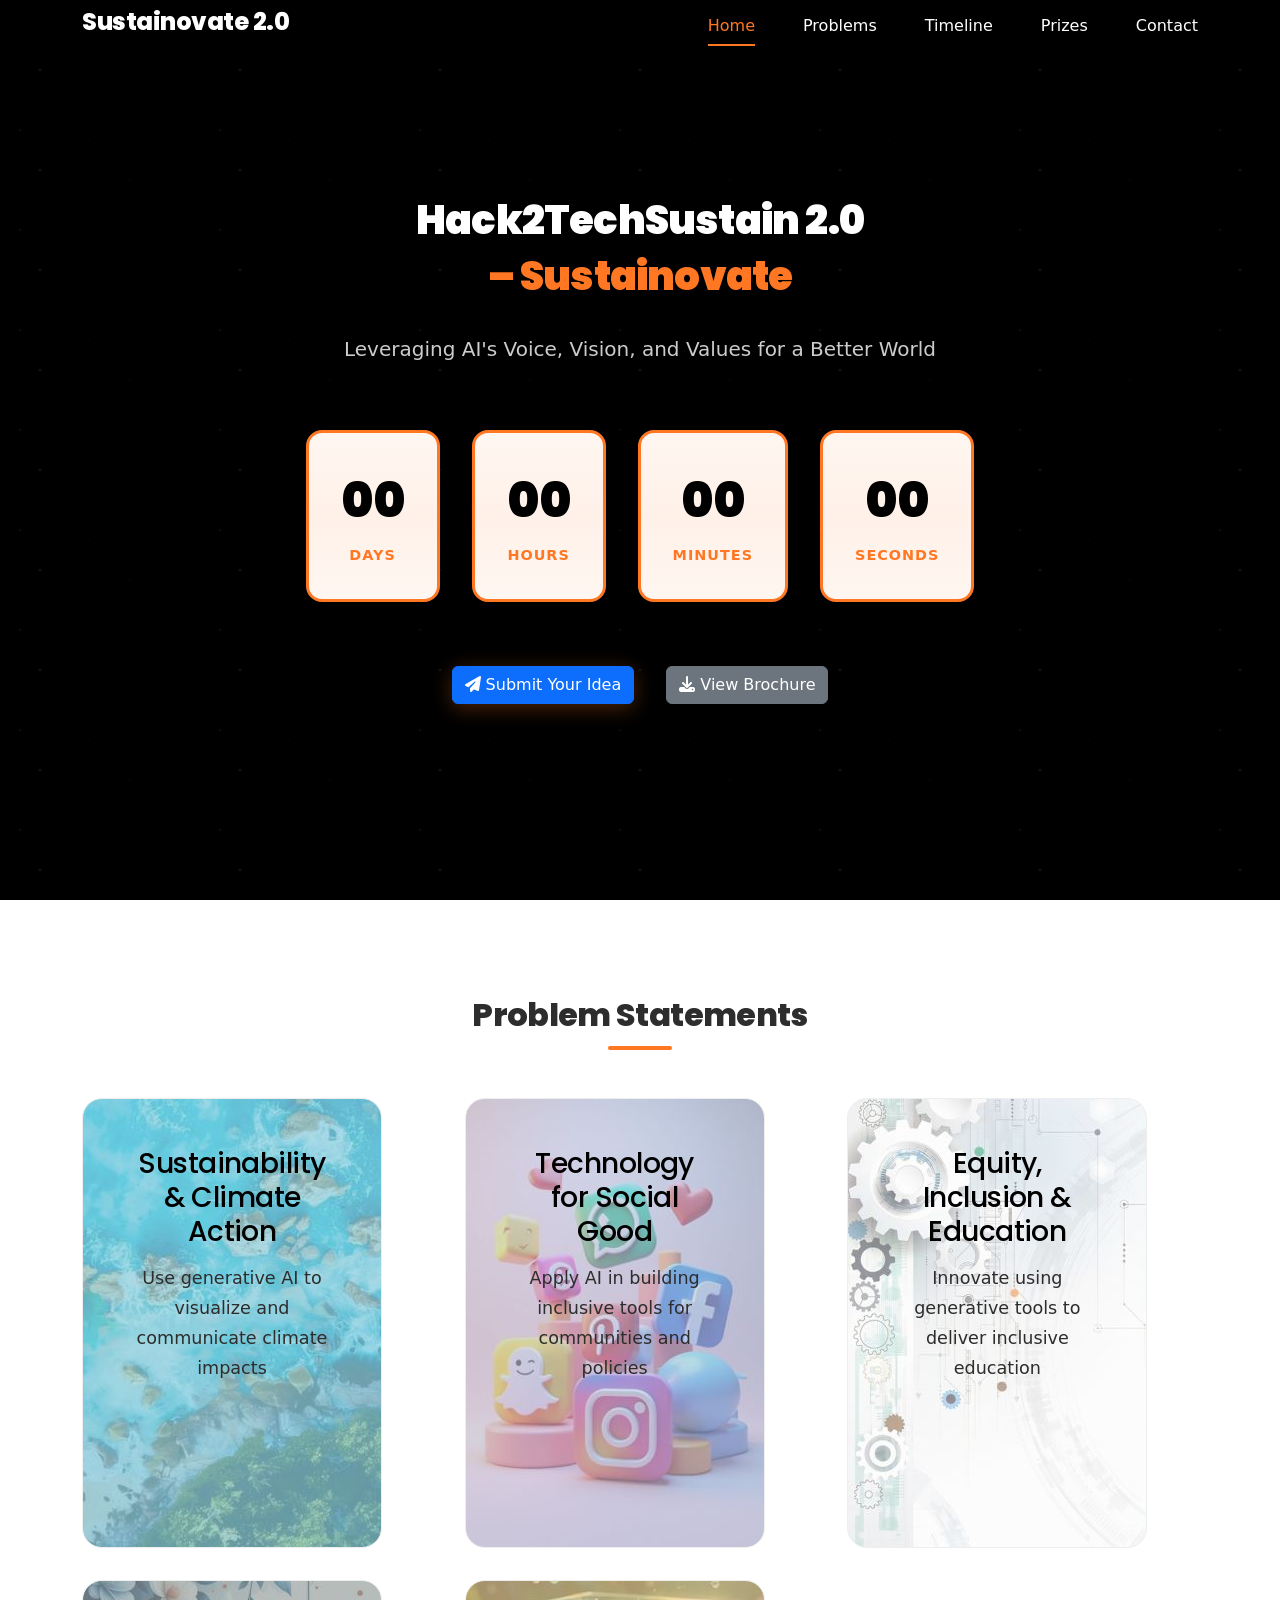
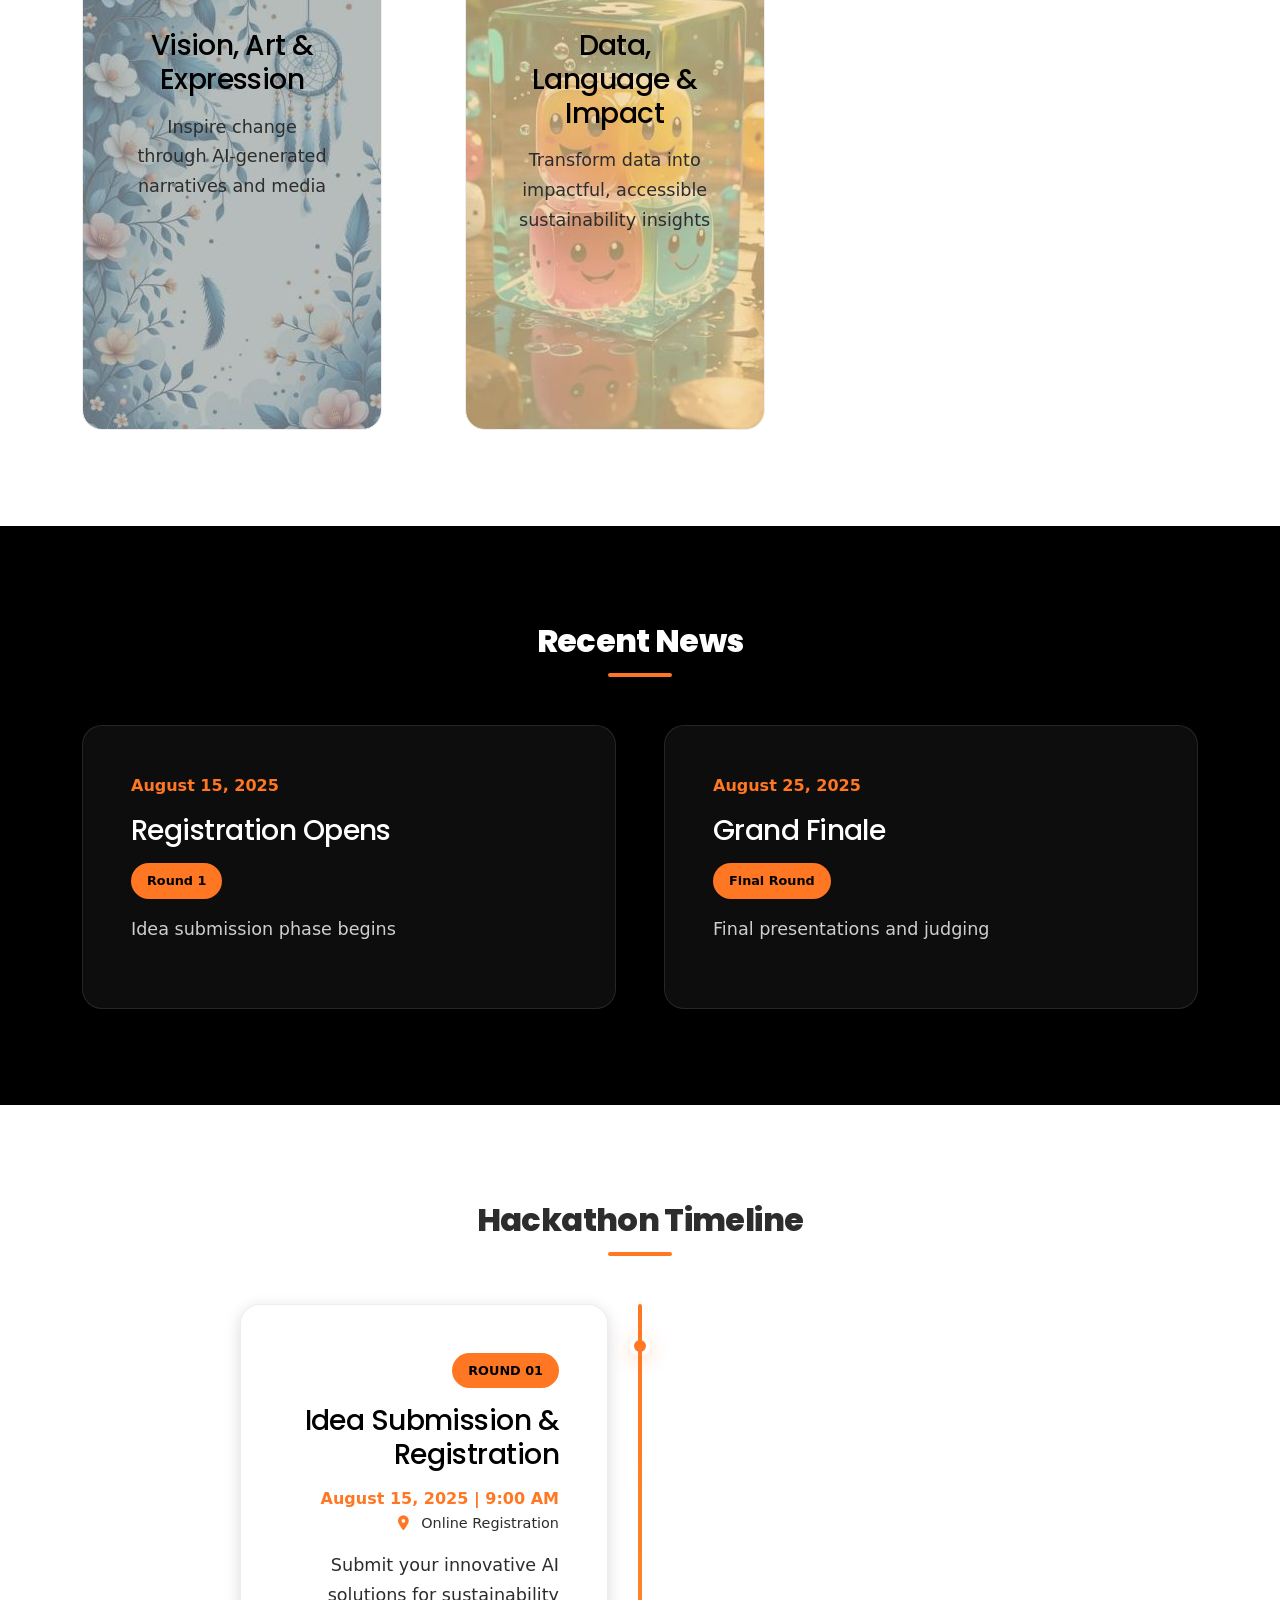
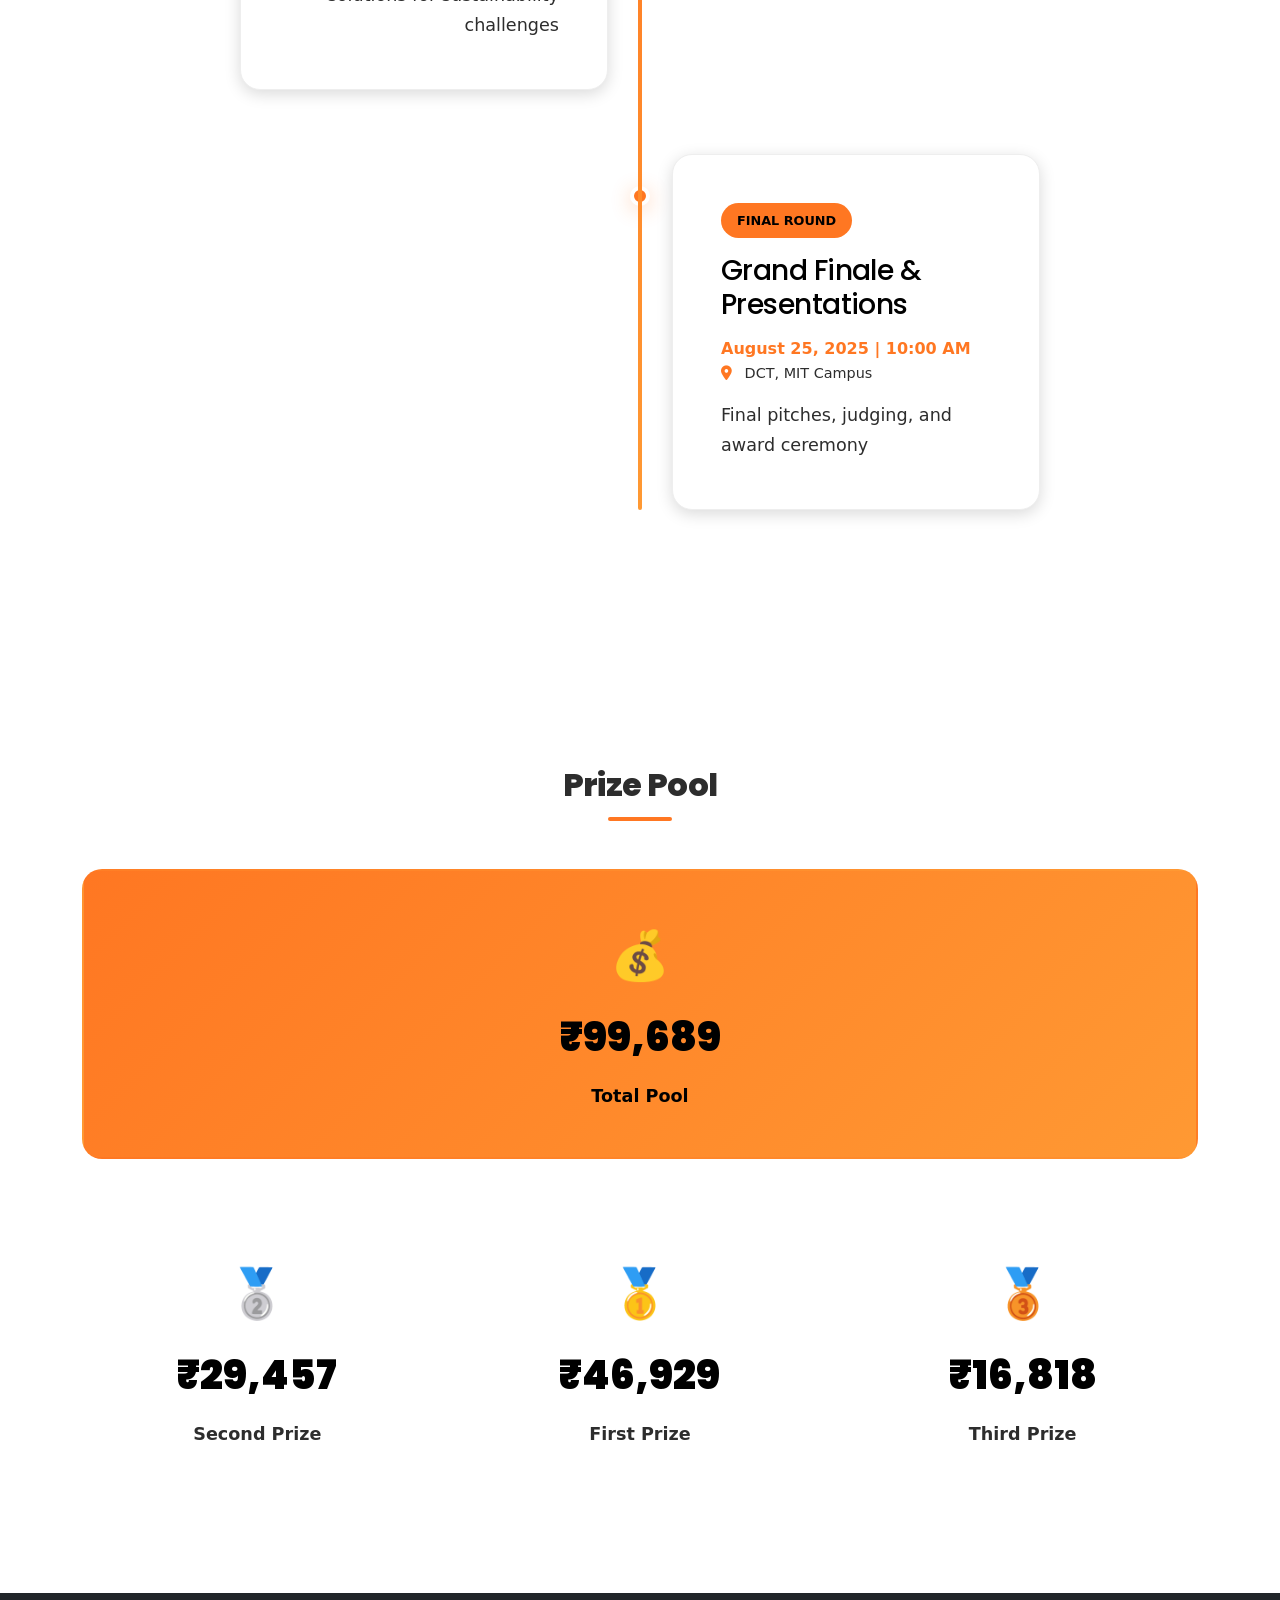
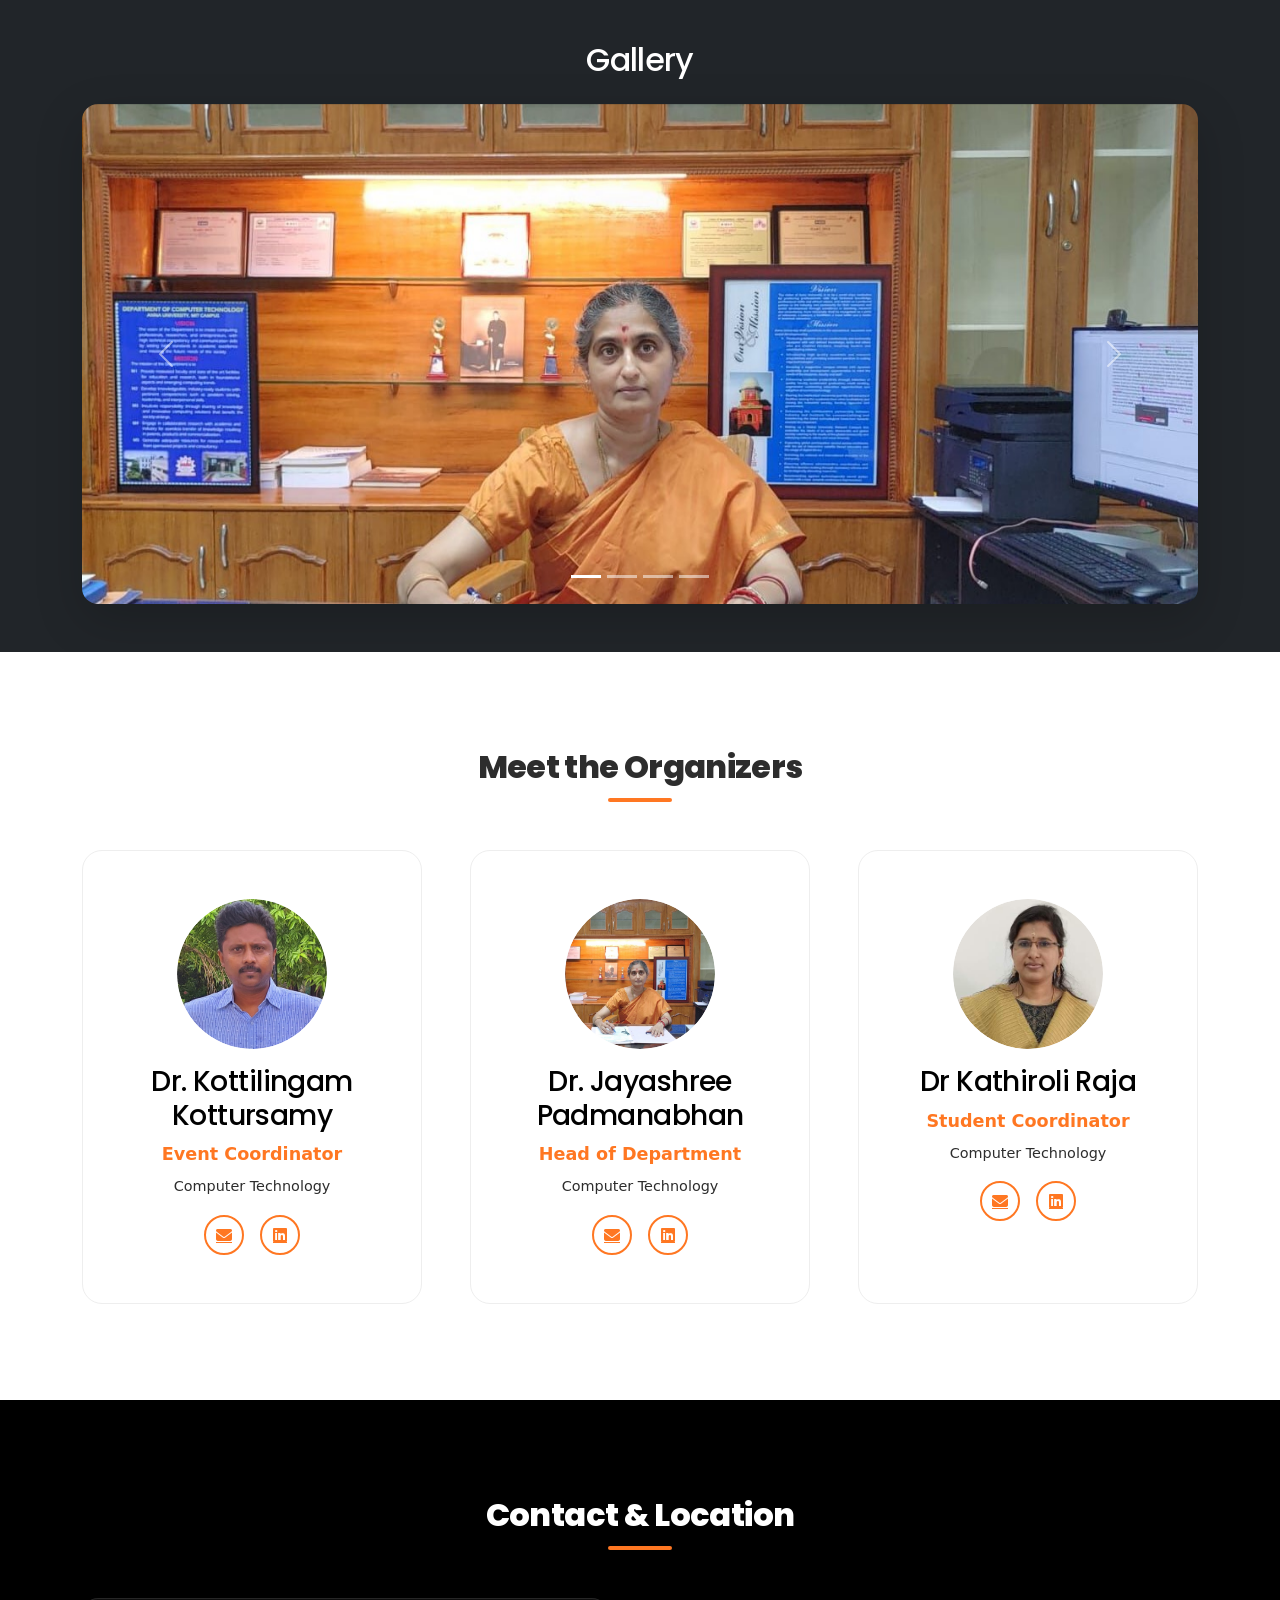
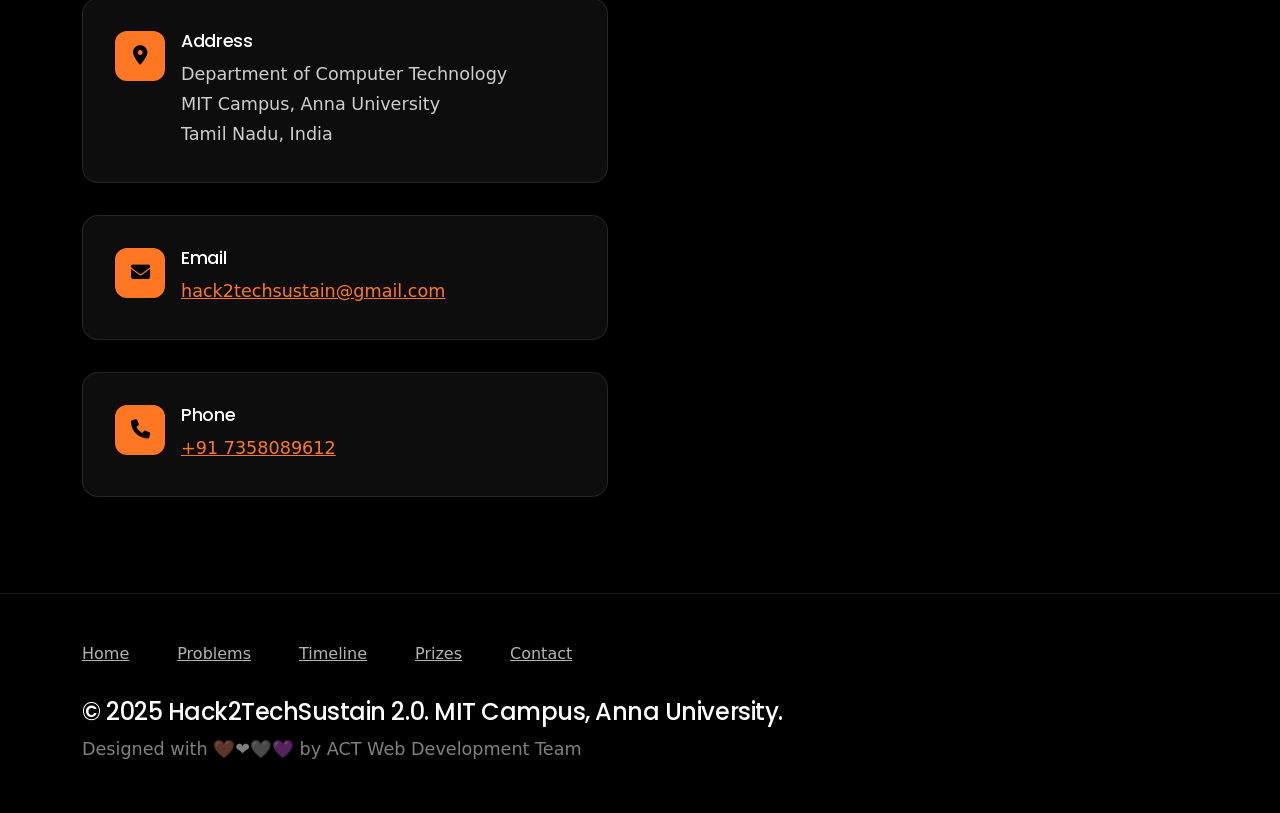
==== index.html @ 8b20b077 "Update index.html" ====
<!DOCTYPE html>
<html lang="en">
<head>
    <meta charset="UTF-8">
    <meta name="viewport" content="width=device-width, initial-scale=1.0">
    <title>Hack2TechSustain 2.0 – Sustainovate</title>
    
    <!-- Google Fonts - Inter & Poppins -->
    <link href="https://fonts.googleapis.com/css2?family=Inter:wght@300;400;500;600;700;800&family=Poppins:wght@300;400;500;600;700;800;900&display=swap" rel="stylesheet">
    
    <!-- Font Awesome Icons -->
    <link rel="stylesheet" href="https://cdnjs.cloudflare.com/ajax/libs/font-awesome/6.4.0/css/all.min.css">
    
    <!-- Custom CSS -->
    <link rel="stylesheet" href="style.css">

    <link href="https://cdn.jsdelivr.net/npm/bootstrap@5.3.0/dist/css/bootstrap.min.css" rel="stylesheet">
</head>
<body>
    <!-- Navigation -->
    <nav class="navbar">
        
        <div class="container">
            <div class="nav-brand">
                <h2>Sustainovate 2.0</h2>
            </div>
            <div class="nav-menu" id="nav-menu">
                <a href="#home" class="nav-link">Home</a>
                <a href="#problems" class="nav-link">Problems</a>
                <a href="#timeline" class="nav-link">Timeline</a>
                <a href="#prizes" class="nav-link">Prizes</a>
                <a href="#contact" class="nav-link">Contact</a>
            </div>
            <div class="nav-toggle" id="nav-toggle">
                <span></span>
                <span></span>
                <span></span>
            </div>
        </div>
        
    </nav>

    <!-- Hero Section -->
    <section id="home" class="hero">
        <div class="hero-bg">
            <div class="hero-particles"></div>
        </div>
        <div class="container">
            <div class="hero-content">
                <h1 class="hero-title">
                    <span class="title-line">Hack2TechSustain 2.0</span>
                    <span class="title-line accent">– Sustainovate</span>
                </h1>
                <p class="hero-subtitle">Leveraging AI's Voice, Vision, and Values for a Better World</p>
                
                <!-- Professional Countdown Timer -->
                <div class="countdown-container">
                    <div class="countdown-timer">
                        <div class="countdown-card">
                            <div class="countdown-number" id="days">00</div>
                            <div class="countdown-label">Days</div>
                        </div>
                        <div class="countdown-card">
                            <div class="countdown-number" id="hours">00</div>
                            <div class="countdown-label">Hours</div>
                        </div>
                        <div class="countdown-card">
                            <div class="countdown-number" id="minutes">00</div>
                            <div class="countdown-label">Minutes</div>
                        </div>
                        <div class="countdown-card">
                            <div class="countdown-number" id="seconds">00</div>
                            <div class="countdown-label">Seconds</div>
                        </div>
                    </div>
                </div>

                <!-- CTA Buttons -->
                <div class="hero-buttons">
                    <a href="https://forms.gle/9yzrkovLGzewq6Kt7" target="_blank" class="btn btn-primary">
                        <i class="fas fa-paper-plane"></i>
                        Submit Your Idea
                    </a>
                

                    <a href="brochure.pdf" 
   download="hack2techsustain_brochure" 
   class="btn btn-secondary">
    <i class="fas fa-download"></i> View Brochure
</a>

            </div>
        </div>
    </section>

    <!-- Problem Statements Section -->
    <section id="problems" class="section section-white">
        <div class="container">
            <h2 class="section-title">Problem Statements</h2>
            <div class="problems-grid">
                <div class="problem-card" data-aos="fade-up" data-aos-delay="100">
                 <a href="https://forms.gle/9yzrkovLGzewq6Kt7">
                    <h3>Sustainability & Climate Action</h3>
                    <p>Use generative AI to visualize and communicate climate impacts</p>
                   
                    <div class="problem-hover">
                        <i class="fas fa-arrow-right"></i>
                    </div>
                    </a>
                </div>
                <div class="problem-card" data-aos="fade-up" data-aos-delay="200">
                   <a href="https://forms.gle/9yzrkovLGzewq6Kt7">
                    <h3>Technology for Social Good</h3>
                    <p>Apply AI in building inclusive tools for communities and policies</p>
                    <div class="problem-hover">
                        <i class="fas fa-arrow-right"></i>
                    </div>
                   </a>
                </div>
                <div class="problem-card" data-aos="fade-up" data-aos-delay="300">
                <a href="https://forms.gle/9yzrkovLGzewq6Kt7">
                    <h3>Equity, Inclusion & Education</h3>
                    <p>Innovate using generative tools to deliver inclusive education</p>
                    <div class="problem-hover">
                        <i class="fas fa-arrow-right"></i>
                    </div>
                </a>
                </div>
                <div class="problem-card" data-aos="fade-up" data-aos-delay="400">
                    <a href="https://forms.gle/9yzrkovLGzewq6Kt7">
                    <h3>Vision, Art & Expression</h3>
                    <p>Inspire change through AI-generated narratives and media</p>
                    <div class="problem-hover">
                        <i class="fas fa-arrow-right"></i>
                    </div>
                    </a>
                </div>
                <div class="problem-card" data-aos="fade-up" data-aos-delay="500">
                <a href="https://forms.gle/9yzrkovLGzewq6Kt7">
                    <h3>Data, Language & Impact</h3>
                    <p>Transform data into impactful, accessible sustainability insights</p>
                    <div class="problem-hover">
                 
                        <i class="fas fa-arrow-right"></i>
                    </div>
                </a>
                </div>
            </div>
        </div>
    </section>

    <!-- News Section -->
    <section class="section section-black">
        <div class="container">
            <h2 class="section-title white">Recent News</h2>
            <div class="news-grid">
                <div class="news-card" data-aos="slide-right">
                    <div class="news-date">August 15, 2025</div>
                    <h3>Registration Opens</h3>
                    <span class="news-tag">Round 1</span>
                    <p>Idea submission phase begins</p>
                </div>
                <div class="news-card" data-aos="slide-left">
                    <div class="news-date">August 25, 2025</div>
                    <h3>Grand Finale</h3>
                    <span class="news-tag">Final Round</span>
                    <p>Final presentations and judging</p>
                </div>
            </div>
        </div>
    </section>

    <!-- Timeline Section with Advanced Animations -->
    <section id="timeline" class="section section-white timeline-section">
        <div class="container">
            <h2 class="section-title">Hackathon Timeline</h2>
            <div class="timeline-container">
                <div class="timeline-line" id="timeline-line"></div>
                
                <div class="timeline-item" data-timeline="left">
                    <div class="timeline-marker"></div>
                    <div class="timeline-content">
                        <div class="timeline-badge">Round 01</div>
                        <h3>Idea Submission & Registration</h3>
                        <div class="timeline-meta">
                            <span class="timeline-date">August 15, 2025 | 9:00 AM</span>
                            <span class="timeline-location">
                                <i class="fas fa-map-marker-alt"></i>
                                Online Registration
                            </span>
                        </div>
                        <p>Submit your innovative AI solutions for sustainability challenges</p>
                    </div>
                </div>

                <div class="timeline-item" data-timeline="right">
                    <div class="timeline-marker"></div>
                    <div class="timeline-content">
                        <div class="timeline-badge">Final Round</div>
                        <h3>Grand Finale & Presentations</h3>
                        <div class="timeline-meta">
                            <span class="timeline-date">August 25, 2025 | 10:00 AM</span>
                            <span class="timeline-location">
                                <i class="fas fa-map-marker-alt"></i>
                                DCT, MIT Campus
                            </span>
                        </div>
                        <p>Final pitches, judging, and award ceremony</p>
                    </div>
                </div>
            </div>
        </div>
    </section>

    <!-- Prize Pool Section -->
    <section id="prizes" class="section section-white">
        <div class="container">
            <h2 class="section-title">Prize Pool</h2>

            <div class="prize-card special" data-aos="zoom-in" data-aos-delay="1000">
                    <div class="prize-rank">💰</div>
                    <div class="prize-amount" data-target="100000">₹0</div>
                    <div class="prize-title">Total Pool</div>
                </div>

                <br>
                <br>

            <div class="prizes-grid">

                    <div class="prize-card" data-aos="zoom-in" data-aos-delay="500">
                    <div class="prize-rank">🥈</div>
                    <div class="prize-amount" data-target="30000">₹0</div>
                    <div class="prize-title">Second Prize</div>
                </div>


                <div class="prize-card" data-aos="zoom-in" data-aos-delay="300">
                    <div class="prize-rank">🥇</div>
                    <div class="prize-amount" data-target="50000">₹0</div>
                    <div class="prize-title">First Prize</div>
                </div>
            
                <div class="prize-card" data-aos="zoom-in" data-aos-delay="700">
                    <div class="prize-rank">🥉</div>
                    <div class="prize-amount" data-target="20000">₹0</div>
                    <div class="prize-title">Third Prize</div>
                </div>
                
            </div>
        </div>
    </section>

    <!-- Gallery Section -->
   <!-- Bootstrap CSS -->


<section id="gallery" class="py-5 bg-dark text-center">
    <div class="container">
        <h2 class="text-white mb-4">Gallery</h2>

        <div id="galleryCarousel" class="carousel slide" data-bs-ride="carousel" data-bs-interval="5000">
            <div class="carousel-inner rounded-4 shadow-lg">
                <div class="carousel-item active">
                    <img src="slide3.jpg" class="d-block w-100" alt="Image 1">
                </div>
                <div class="carousel-item">
                    <img src="conference.jpg" class="d-block w-100" alt="Image 2">
                </div>
                <div class="carousel-item">
                    <img src="slide2.jpeg" class="d-block w-100" alt="Image 3">
                </div>
                <div class="carousel-item">
                    <img src="admin.png" class="d-block w-100" alt="Image 4">
                </div>
            </div>

            <!-- Controls -->
            <button class="carousel-control-prev" type="button" data-bs-target="#galleryCarousel" data-bs-slide="prev">
                <span class="carousel-control-prev-icon"></span>
            </button>
            <button class="carousel-control-next" type="button" data-bs-target="#galleryCarousel" data-bs-slide="next">
                <span class="carousel-control-next-icon"></span>
            </button>

            <!-- Indicators -->
            <div class="carousel-indicators">
                <button type="button" data-bs-target="#galleryCarousel" data-bs-slide-to="0" class="active"></button>
                <button type="button" data-bs-target="#galleryCarousel" data-bs-slide-to="1"></button>
                <button type="button" data-bs-target="#galleryCarousel" data-bs-slide-to="2"></button>
                <button type="button" data-bs-target="#galleryCarousel" data-bs-slide-to="3"></button>
            </div>
        </div>
    </div>
</section>

<!-- Bootstrap JS -->
<script src="https://cdn.jsdelivr.net/npm/bootstrap@5.3.0/dist/js/bootstrap.bundle.min.js"></script>

    <!-- Organizers Section -->
    <section class="section section-white">
        <div class="container">
            <h2 class="section-title">Meet the Organizers</h2>
            <div class="organizers-grid">
                <div class="organizer-card" data-aos="fade-up" data-aos-delay="100">
                    <div class="organizer-aavatar">
                        <img src="kottilingam.jpg" alt="kottilingam">
                    </div>
                    <h3>Dr. Kottilingam Kottursamy</h3>
                    <p class="organizer-role">Event Coordinator</p>
                    <p class="organizer-dept">Computer Technology</p>
                    <div class="organizer-contact">
                        <a href="mailto:kottilingam@mitindia.edu">
                            <i class="fas fa-envelope"></i>
                        </a>
                        <a href="#" target="_blank">
                            <i class="fab fa-linkedin"></i>
                        </a>
                    </div>
                </div>
                <div class="organizer-card" data-aos="fade-up" data-aos-delay="200">
                   <div class="organizer-aavatar">
                        <img src="slide3.jpg" alt="Dean of mit">
                    </div>
                    <h3>Dr. Jayashree Padmanabhan</h3>
                    <p class="organizer-role">Head of Department</p>
                    <p class="organizer-dept">Computer Technology</p>
                    <div class="organizer-contact">
                        <a href="mailto:jayashree@mitindia.edu">
                            <i class="fas fa-envelope"></i>
                        </a>
                        <a href="#" target="_blank">
                            <i class="fab fa-linkedin"></i>
                        </a>
                    </div>
                </div>
                <div class="organizer-card" data-aos="fade-up" data-aos-delay="300">
                     <div class="organizer-aavatar">
                        <img src="kathiroli.jpeg" alt="kottilingam">
                    </div>
                    <h3>Dr Kathiroli Raja</h3>
                    <p class="organizer-role">Student Coordinator</p>
                    <p class="organizer-dept">Computer Technology</p>
                    <div class="organizer-contact">
                        <a href="mailto:hack2techsustain@gmail.com">
                            <i class="fas fa-envelope"></i>
                        </a>
                        <a href="#" target="_blank">
                            <i class="fab fa-linkedin"></i>
                        </a>
                    </div>
                </div>
            </div>
        </div>
    </section>

    <!-- Contact Section -->
    <section id="contact" class="section section-black">
        <div class="container">
            <h2 class="section-title white">Contact & Location</h2>
            <div class="contact-grid">
                <div class="contact-info">
                    <div class="contact-item">
                        <div class="contact-icon">
                            <i class="fas fa-map-marker-alt"></i>
                        </div>
                        <div class="contact-content">
                            <h4>Address</h4>
                            <p>Department of Computer Technology<br>MIT Campus, Anna University<br>Tamil Nadu, India</p>
                        </div>
                    </div>
                    <div class="contact-item">
                        <div class="contact-icon">
                            <i class="fas fa-envelope"></i>
                        </div>
                        <div class="contact-content">
                            <h4>Email</h4>
                            <p><a href="mailto:hack2techsustain@gmail.com">hack2techsustain@gmail.com</a></p>
                        </div>
                    </div>
                    <div class="contact-item">
                        <div class="contact-icon">
                            <i class="fas fa-phone"></i>
                        </div>
                        <div class="contact-content">
                            <h4>Phone</h4>
                            <p><a href="tel:+917358089612">+91 7358089612</a></p>
                        </div>
                    </div>
                </div>
                <div class="contact-map">
                    <iframe 
                        src="https://maps.google.com/maps?q=MIT+Campus+Anna+University+Chennai&t=&z=13&ie=UTF8&iwloc=&output=embed"
                        width="100%" 
                        height="400" 
                        style="border:0; border-radius: 12px;" 
                        allowfullscreen="" 
                        loading="lazy">
                    </iframe>
                </div>
            </div>
        </div>
    </section>

    <!-- Footer -->
    <footer class="footer section-black">
        <div class="container">
            <div class="footer-content">
                <div class="footer-nav">
                    <a href="#home">Home</a>
                    <a href="#problems">Problems</a>
                    <a href="#timeline">Timeline</a>
                    <a href="#prizes">Prizes</a>
                    <a href="#contact">Contact</a>
                </div>
                <div class="footer-copy">
                    <h4>© 2025 Hack2TechSustain 2.0. MIT Campus, Anna University.</h4>
                    <p>Designed with 🤎❤️🩶💜 by ACT Web Development Team</p>
                </div>
            </div>
        </div>
        
        <!-- Back to Top Button -->
        <button id="back-to-top" class="back-to-top">
            <i class="fas fa-arrow-up"></i>
        </button>
    </footer>

    <!-- Custom JavaScript -->
    <script src="app.js"></script>
</body>

</html>
---- style.css ----
:root {
  /* Primitive Color Tokens */
  --color-white: rgba(255, 255, 255, 1);
  --color-black: rgba(0, 0, 0, 1);
  --color-cream-50: rgba(252, 252, 249, 1);
  --color-cream-100: rgba(255, 255, 253, 1);
  --color-gray-200: rgba(245, 245, 245, 1);
  --color-gray-300: rgba(167, 169, 169, 1);
  --color-gray-400: rgba(119, 124, 124, 1);
  --color-slate-500: rgba(98, 108, 113, 1);
  --color-brown-600: rgba(94, 82, 64, 1);
  --color-charcoal-700: rgba(31, 33, 33, 1);
  --color-charcoal-800: rgba(38, 40, 40, 1);
  --color-slate-900: rgba(19, 52, 59, 1);
  --color-teal-300: rgba(50, 184, 198, 1);
  --color-teal-400: rgba(45, 166, 178, 1);
  --color-teal-500: rgba(33, 128, 141, 1);
  --color-teal-600: rgba(29, 116, 128, 1);
  --color-teal-700: rgba(26, 104, 115, 1);
  --color-teal-800: rgba(41, 150, 161, 1);
  --color-red-400: rgba(255, 84, 89, 1);
  --color-red-500: rgba(192, 21, 47, 1);
  --color-orange-400: rgba(230, 129, 97, 1);
  --color-orange-500: rgba(168, 75, 47, 1);

  /* RGB versions for opacity control */
  --color-brown-600-rgb: 94, 82, 64;
  --color-teal-500-rgb: 33, 128, 141;
  --color-slate-900-rgb: 19, 52, 59;
  --color-slate-500-rgb: 98, 108, 113;
  --color-red-500-rgb: 192, 21, 47;
  --color-red-400-rgb: 255, 84, 89;
  --color-orange-500-rgb: 168, 75, 47;
  --color-orange-400-rgb: 230, 129, 97;

  /* Background color tokens (Light Mode) */
  --color-bg-1: rgba(59, 130, 246, 0.08); /* Light blue */
  --color-bg-2: rgba(245, 158, 11, 0.08); /* Light yellow */
  --color-bg-3: rgba(34, 197, 94, 0.08); /* Light green */
  --color-bg-4: rgba(239, 68, 68, 0.08); /* Light red */
  --color-bg-5: rgba(147, 51, 234, 0.08); /* Light purple */
  --color-bg-6: rgba(249, 115, 22, 0.08); /* Light orange */
  --color-bg-7: rgba(236, 72, 153, 0.08); /* Light pink */
  --color-bg-8: rgba(6, 182, 212, 0.08); /* Light cyan */

  /* Semantic Color Tokens (Light Mode) */
  --color-background: var(--color-cream-50);
  --color-surface: var(--color-cream-100);
  --color-text: var(--color-slate-900);
  --color-text-secondary: var(--color-slate-500);
  --color-primary: var(--color-teal-500);
  --color-primary-hover: var(--color-teal-600);
  --color-primary-active: var(--color-teal-700);
  --color-secondary: rgba(var(--color-brown-600-rgb), 0.12);
  --color-secondary-hover: rgba(var(--color-brown-600-rgb), 0.2);
  --color-secondary-active: rgba(var(--color-brown-600-rgb), 0.25);
  --color-border: rgba(var(--color-brown-600-rgb), 0.2);
  --color-btn-primary-text: var(--color-cream-50);
  --color-card-border: rgba(var(--color-brown-600-rgb), 0.12);
  --color-card-border-inner: rgba(var(--color-brown-600-rgb), 0.12);
  --color-error: var(--color-red-500);
  --color-success: var(--color-teal-500);
  --color-warning: var(--color-orange-500);
  --color-info: var(--color-slate-500);
  --color-focus-ring: rgba(var(--color-teal-500-rgb), 0.4);
  --color-select-caret: rgba(var(--color-slate-900-rgb), 0.8);

  /* Common style patterns */
  --focus-ring: 0 0 0 3px var(--color-focus-ring);
  --focus-outline: 2px solid var(--color-primary);
  --status-bg-opacity: 0.15;
  --status-border-opacity: 0.25;
  --select-caret-light: url("data:image/svg+xml,%3Csvg xmlns='http://www.w3.org/2000/svg' width='16' height='16' viewBox='0 0 24 24' fill='none' stroke='%23134252' stroke-width='2' stroke-linecap='round' stroke-linejoin='round'%3E%3Cpolyline points='6 9 12 15 18 9'%3E%3C/polyline%3E%3C/svg%3E");
  --select-caret-dark: url("data:image/svg+xml,%3Csvg xmlns='http://www.w3.org/2000/svg' width='16' height='16' viewBox='0 0 24 24' fill='none' stroke='%23f5f5f5' stroke-width='2' stroke-linecap='round' stroke-linejoin='round'%3E%3Cpolyline points='6 9 12 15 18 9'%3E%3C/polyline%3E%3C/svg%3E");

  /* RGB versions for opacity control */
  --color-success-rgb: 33, 128, 141;
  --color-error-rgb: 192, 21, 47;
  --color-warning-rgb: 168, 75, 47;
  --color-info-rgb: 98, 108, 113;

  /* Typography */
  --font-family-base: "FKGroteskNeue", "Geist", "Inter", -apple-system,
    BlinkMacSystemFont, "Segoe UI", Roboto, sans-serif;
  --font-family-mono: "Berkeley Mono", ui-monospace, SFMono-Regular, Menlo,
    Monaco, Consolas, monospace;
  --font-size-xs: 11px;
  --font-size-sm: 12px;
  --font-size-base: 14px;
  --font-size-md: 14px;
  --font-size-lg: 16px;
  --font-size-xl: 18px;
  --font-size-2xl: 20px;
  --font-size-3xl: 24px;
  --font-size-4xl: 30px;
  --font-weight-normal: 400;
  --font-weight-medium: 500;
  --font-weight-semibold: 550;
  --font-weight-bold: 600;
  --line-height-tight: 1.2;
  --line-height-normal: 1.5;
  --letter-spacing-tight: -0.01em;

  /* Spacing */
  --space-0: 0;
  --space-1: 1px;
  --space-2: 2px;
  --space-4: 4px;
  --space-6: 6px;
  --space-8: 8px;
  --space-10: 10px;
  --space-12: 12px;
  --space-16: 16px;
  --space-20: 20px;
  --space-24: 24px;
  --space-32: 32px;

  /* Border Radius */
  --radius-sm: 6px;
  --radius-base: 8px;
  --radius-md: 10px;
  --radius-lg: 12px;
  --radius-full: 9999px;

  /* Shadows */
  --shadow-xs: 0 1px 2px rgba(0, 0, 0, 0.02);
  --shadow-sm: 0 1px 3px rgba(0, 0, 0, 0.04), 0 1px 2px rgba(0, 0, 0, 0.02);
  --shadow-md: 0 4px 6px -1px rgba(0, 0, 0, 0.04),
    0 2px 4px -1px rgba(0, 0, 0, 0.02);
  --shadow-lg: 0 10px 15px -3px rgba(0, 0, 0, 0.04),
    0 4px 6px -2px rgba(0, 0, 0, 0.02);
  --shadow-inset-sm: inset 0 1px 0 rgba(255, 255, 255, 0.15),
    inset 0 -1px 0 rgba(0, 0, 0, 0.03);

  /* Animation */
  --duration-fast: 150ms;
  --duration-normal: 250ms;
  --ease-standard: cubic-bezier(0.16, 1, 0.3, 1);

  /* Layout */
  --container-sm: 640px;
  --container-md: 768px;
  --container-lg: 1024px;
  --container-xl: 1280px;
}

/* Dark mode colors */
@media (prefers-color-scheme: dark) {
  :root {
    /* RGB versions for opacity control (Dark Mode) */
    --color-gray-400-rgb: 119, 124, 124;
    --color-teal-300-rgb: 50, 184, 198;
    --color-gray-300-rgb: 167, 169, 169;
    --color-gray-200-rgb: 245, 245, 245;

    /* Background color tokens (Dark Mode) */
    --color-bg-1: rgba(29, 78, 216, 0.15); /* Dark blue */
    --color-bg-2: rgba(180, 83, 9, 0.15); /* Dark yellow */
    --color-bg-3: rgba(21, 128, 61, 0.15); /* Dark green */
    --color-bg-4: rgba(185, 28, 28, 0.15); /* Dark red */
    --color-bg-5: rgba(107, 33, 168, 0.15); /* Dark purple */
    --color-bg-6: rgba(194, 65, 12, 0.15); /* Dark orange */
    --color-bg-7: rgba(190, 24, 93, 0.15); /* Dark pink */
    --color-bg-8: rgba(8, 145, 178, 0.15); /* Dark cyan */
    
    /* Semantic Color Tokens (Dark Mode) */
    --color-background: var(--color-charcoal-700);
    --color-surface: var(--color-charcoal-800);
    --color-text: var(--color-gray-200);
    --color-text-secondary: rgba(var(--color-gray-300-rgb), 0.7);
    --color-primary: var(--color-teal-300);
    --color-primary-hover: var(--color-teal-400);
    --color-primary-active: var(--color-teal-800);
    --color-secondary: rgba(var(--color-gray-400-rgb), 0.15);
    --color-secondary-hover: rgba(var(--color-gray-400-rgb), 0.25);
    --color-secondary-active: rgba(var(--color-gray-400-rgb), 0.3);
    --color-border: rgba(var(--color-gray-400-rgb), 0.3);
    --color-error: var(--color-red-400);
    --color-success: var(--color-teal-300);
    --color-warning: var(--color-orange-400);
    --color-info: var(--color-gray-300);
    --color-focus-ring: rgba(var(--color-teal-300-rgb), 0.4);
    --color-btn-primary-text: var(--color-slate-900);
    --color-card-border: rgba(var(--color-gray-400-rgb), 0.2);
    --color-card-border-inner: rgba(var(--color-gray-400-rgb), 0.15);
    --shadow-inset-sm: inset 0 1px 0 rgba(255, 255, 255, 0.1),
      inset 0 -1px 0 rgba(0, 0, 0, 0.15);
    --button-border-secondary: rgba(var(--color-gray-400-rgb), 0.2);
    --color-border-secondary: rgba(var(--color-gray-400-rgb), 0.2);
    --color-select-caret: rgba(var(--color-gray-200-rgb), 0.8);

    /* Common style patterns - updated for dark mode */
    --focus-ring: 0 0 0 3px var(--color-focus-ring);
    --focus-outline: 2px solid var(--color-primary);
    --status-bg-opacity: 0.15;
    --status-border-opacity: 0.25;
    --select-caret-light: url("data:image/svg+xml,%3Csvg xmlns='http://www.w3.org/2000/svg' width='16' height='16' viewBox='0 0 24 24' fill='none' stroke='%23134252' stroke-width='2' stroke-linecap='round' stroke-linejoin='round'%3E%3Cpolyline points='6 9 12 15 18 9'%3E%3C/polyline%3E%3C/svg%3E");
    --select-caret-dark: url("data:image/svg+xml,%3Csvg xmlns='http://www.w3.org/2000/svg' width='16' height='16' viewBox='0 0 24 24' fill='none' stroke='%23f5f5f5' stroke-width='2' stroke-linecap='round' stroke-linejoin='round'%3E%3Cpolyline points='6 9 12 15 18 9'%3E%3C/polyline%3E%3C/svg%3E");

    /* RGB versions for dark mode */
    --color-success-rgb: var(--color-teal-300-rgb);
    --color-error-rgb: var(--color-red-400-rgb);
    --color-warning-rgb: var(--color-orange-400-rgb);
    --color-info-rgb: var(--color-gray-300-rgb);
  }
}

/* Data attribute for manual theme switching */
[data-color-scheme="dark"] {
  /* RGB versions for opacity control (dark mode) */
  --color-gray-400-rgb: 119, 124, 124;
  --color-teal-300-rgb: 50, 184, 198;
  --color-gray-300-rgb: 167, 169, 169;
  --color-gray-200-rgb: 245, 245, 245;

  /* Colorful background palette - Dark Mode */
  --color-bg-1: rgba(29, 78, 216, 0.15); /* Dark blue */
  --color-bg-2: rgba(180, 83, 9, 0.15); /* Dark yellow */
  --color-bg-3: rgba(21, 128, 61, 0.15); /* Dark green */
  --color-bg-4: rgba(185, 28, 28, 0.15); /* Dark red */
  --color-bg-5: rgba(107, 33, 168, 0.15); /* Dark purple */
  --color-bg-6: rgba(194, 65, 12, 0.15); /* Dark orange */
  --color-bg-7: rgba(190, 24, 93, 0.15); /* Dark pink */
  --color-bg-8: rgba(8, 145, 178, 0.15); /* Dark cyan */
  
  /* Semantic Color Tokens (Dark Mode) */
  --color-background: var(--color-charcoal-700);
  --color-surface: var(--color-charcoal-800);
  --color-text: var(--color-gray-200);
  --color-text-secondary: rgba(var(--color-gray-300-rgb), 0.7);
  --color-primary: var(--color-teal-300);
  --color-primary-hover: var(--color-teal-400);
  --color-primary-active: var(--color-teal-800);
  --color-secondary: rgba(var(--color-gray-400-rgb), 0.15);
  --color-secondary-hover: rgba(var(--color-gray-400-rgb), 0.25);
  --color-secondary-active: rgba(var(--color-gray-400-rgb), 0.3);
  --color-border: rgba(var(--color-gray-400-rgb), 0.3);
  --color-error: var(--color-red-400);
  --color-success: var(--color-teal-300);
  --color-warning: var(--color-orange-400);
  --color-info: var(--color-gray-300);
  --color-focus-ring: rgba(var(--color-teal-300-rgb), 0.4);
  --color-btn-primary-text: var(--color-slate-900);
  --color-card-border: rgba(var(--color-gray-400-rgb), 0.15);
  --color-card-border-inner: rgba(var(--color-gray-400-rgb), 0.15);
  --shadow-inset-sm: inset 0 1px 0 rgba(255, 255, 255, 0.1),
    inset 0 -1px 0 rgba(0, 0, 0, 0.15);
  --color-border-secondary: rgba(var(--color-gray-400-rgb), 0.2);
  --color-select-caret: rgba(var(--color-gray-200-rgb), 0.8);

  /* Common style patterns - updated for dark mode */
  --focus-ring: 0 0 0 3px var(--color-focus-ring);
  --focus-outline: 2px solid var(--color-primary);
  --status-bg-opacity: 0.15;
  --status-border-opacity: 0.25;
  --select-caret-light: url("data:image/svg+xml,%3Csvg xmlns='http://www.w3.org/2000/svg' width='16' height='16' viewBox='0 0 24 24' fill='none' stroke='%23134252' stroke-width='2' stroke-linecap='round' stroke-linejoin='round'%3E%3Cpolyline points='6 9 12 15 18 9'%3E%3C/polyline%3E%3C/svg%3E");
  --select-caret-dark: url("data:image/svg+xml,%3Csvg xmlns='http://www.w3.org/2000/svg' width='16' height='16' viewBox='0 0 24 24' fill='none' stroke='%23f5f5f5' stroke-width='2' stroke-linecap='round' stroke-linejoin='round'%3E%3Cpolyline points='6 9 12 15 18 9'%3E%3C/polyline%3E%3C/svg%3E");

  /* RGB versions for dark mode */
  --color-success-rgb: var(--color-teal-300-rgb);
  --color-error-rgb: var(--color-red-400-rgb);
  --color-warning-rgb: var(--color-orange-400-rgb);
  --color-info-rgb: var(--color-gray-300-rgb);
}

[data-color-scheme="light"] {
  /* RGB versions for opacity control (light mode) */
  --color-brown-600-rgb: 94, 82, 64;
  --color-teal-500-rgb: 33, 128, 141;
  --color-slate-900-rgb: 19, 52, 59;
  
  /* Semantic Color Tokens (Light Mode) */
  --color-background: var(--color-cream-50);
  --color-surface: var(--color-cream-100);
  --color-text: var(--color-slate-900);
  --color-text-secondary: var(--color-slate-500);
  --color-primary: var(--color-teal-500);
  --color-primary-hover: var(--color-teal-600);
  --color-primary-active: var(--color-teal-700);
  --color-secondary: rgba(var(--color-brown-600-rgb), 0.12);
  --color-secondary-hover: rgba(var(--color-brown-600-rgb), 0.2);
  --color-secondary-active: rgba(var(--color-brown-600-rgb), 0.25);
  --color-border: rgba(var(--color-brown-600-rgb), 0.2);
  --color-btn-primary-text: var(--color-cream-50);
  --color-card-border: rgba(var(--color-brown-600-rgb), 0.12);
  --color-card-border-inner: rgba(var(--color-brown-600-rgb), 0.12);
  --color-error: var(--color-red-500);
  --color-success: var(--color-teal-500);
  --color-warning: var(--color-orange-500);
  --color-info: var(--color-slate-500);
  --color-focus-ring: rgba(var(--color-teal-500-rgb), 0.4);

  /* RGB versions for light mode */
  --color-success-rgb: var(--color-teal-500-rgb);
  --color-error-rgb: var(--color-red-500-rgb);
  --color-warning-rgb: var(--color-orange-500-rgb);
  --color-info-rgb: var(--color-slate-500-rgb);
}

/* Base styles */
html {
  font-size: var(--font-size-base);
  font-family: var(--font-family-base);
  line-height: var(--line-height-normal);
  color: var(--color-text);
  background-color: var(--color-background);
  -webkit-font-smoothing: antialiased;
  box-sizing: border-box;
}

body {
  margin: 0;
  padding: 0;
}

*,
*::before,
*::after {
  box-sizing: inherit;
}

/* Typography */
h1,
h2,
h3,
h4,
h5,
h6 {
  margin: 0;
  font-weight: var(--font-weight-semibold);
  line-height: var(--line-height-tight);
  color: var(--color-text);
  letter-spacing: var(--letter-spacing-tight);
}

h1 {
  font-size: var(--font-size-4xl);
}
h2 {
  font-size: var(--font-size-3xl);
}
h3 {
  font-size: var(--font-size-2xl);
}
h4 {
  font-size: var(--font-size-xl);
}
h5 {
  font-size: var(--font-size-lg);
}
h6 {
  font-size: var(--font-size-md);
}

p {
  margin: 0 0 var(--space-16) 0;
}

a {
  color: var(--color-primary);
  text-decoration: none;
  transition: color var(--duration-fast) var(--ease-standard);
}

a:hover {
  color: var(--color-primary-hover);
}











.problem-card {
    position: relative;
    width: 300px;
    height: 450px;
    border-radius: 15px;
    overflow: hidden;
    background-size: cover;
    background-position: center;
    background-repeat: no-repeat;
     text-decoration: none !important;
}

.problem-card::before {
    content: "";
    position: absolute;
    inset: 0;
    background: linear-gradient(to bottom, rgba(0,0,0,0.4), rgba(0,0,0,0.6));
    z-index: 1;
}





.glass-overlay h3,
.glass-overlay p {
    text-shadow: 0 2px 5px rgba(0,0,0,0.6);
   
}


.problem-card:nth-child(1) {
    background-image: url('card11.jpg');
}
.problem-card:nth-child(2) {
    background-image: url('card22.jpg');
}
.problem-card:nth-child(3) {
    background-image: url('card33.jpg');
}
.problem-card:nth-child(4) {
    background-image: url('hello.jpg');
}
.problem-card:nth-child(5) {
    background-image: url('card44.jpg');
}



.problems-grid a {
  text-decoration: none !important;
}












code,
pre {
  font-family: var(--font-family-mono);
  font-size: calc(var(--font-size-base) * 0.95);
  background-color: var(--color-secondary);
  border-radius: var(--radius-sm);
}

code {
  padding: var(--space-1) var(--space-4);
}

pre {
  padding: var(--space-16);
  margin: var(--space-16) 0;
  overflow: auto;
  border: 1px solid var(--color-border);
}

pre code {
  background: none;
  padding: 0;
}

/* Buttons */
.btn {
  display: inline-flex;
  align-items: center;
  justify-content: center;
  padding: var(--space-8) var(--space-16);
  border-radius: var(--radius-base);
  font-size: var(--font-size-base);
  font-weight: 500;
  line-height: 1.5;
  cursor: pointer;
  transition: all var(--duration-normal) var(--ease-standard);
  border: none;
  text-decoration: none;
  position: relative;
}

.btn:focus-visible {
  outline: none;
  box-shadow: var(--focus-ring);
}

.btn--primary {
  background: var(--color-primary);
  color: var(--color-btn-primary-text);
}

.btn--primary:hover {
  background: var(--color-primary-hover);
}

.btn--primary:active {
  background: var(--color-primary-active);
}

.btn--secondary {
  background: var(--color-secondary);
  color: var(--color-text);
}

.btn--secondary:hover {
  background: var(--color-secondary-hover);
}

.btn--secondary:active {
  background: var(--color-secondary-active);
}

.btn--outline {
  background: transparent;
  border: 1px solid var(--color-border);
  color: var(--color-text);
}

.btn--outline:hover {
  background: var(--color-secondary);
}

.btn--sm {
  padding: var(--space-4) var(--space-12);
  font-size: var(--font-size-sm);
  border-radius: var(--radius-sm);
}

.btn--lg {
  padding: var(--space-10) var(--space-20);
  font-size: var(--font-size-lg);
  border-radius: var(--radius-md);
}

.btn--full-width {
  width: 100%;
}

.btn:disabled {
  opacity: 0.5;
  cursor: not-allowed;
}

/* Form elements */
.form-control {
  display: block;
  width: 100%;
  padding: var(--space-8) var(--space-12);
  font-size: var(--font-size-md);
  line-height: 1.5;
  color: var(--color-text);
  background-color: var(--color-surface);
  border: 1px solid var(--color-border);
  border-radius: var(--radius-base);
  transition: border-color var(--duration-fast) var(--ease-standard),
    box-shadow var(--duration-fast) var(--ease-standard);
}

textarea.form-control {
  font-family: var(--font-family-base);
  font-size: var(--font-size-base);
}

select.form-control {
  padding: var(--space-8) var(--space-12);
  -webkit-appearance: none;
  -moz-appearance: none;
  appearance: none;
  background-image: var(--select-caret-light);
  background-repeat: no-repeat;
  background-position: right var(--space-12) center;
  background-size: 16px;
  padding-right: var(--space-32);
}

/* Add a dark mode specific caret */
@media (prefers-color-scheme: dark) {
  select.form-control {
    background-image: var(--select-caret-dark);
  }
}

/* Also handle data-color-scheme */
[data-color-scheme="dark"] select.form-control {
  background-image: var(--select-caret-dark);
}

[data-color-scheme="light"] select.form-control {
  background-image: var(--select-caret-light);
}

.form-control:focus {
  border-color: var(--color-primary);
  outline: var(--focus-outline);
}

.form-label {
  display: block;
  margin-bottom: var(--space-8);
  font-weight: var(--font-weight-medium);
  font-size: var(--font-size-sm);
}

.form-group {
  margin-bottom: var(--space-16);
}

/* Card component */
.card {
  background-color: var(--color-surface);
  border-radius: var(--radius-lg);
  border: 1px solid var(--color-card-border);
  box-shadow: var(--shadow-sm);
  overflow: hidden;
  transition: box-shadow var(--duration-normal) var(--ease-standard);
}

.card:hover {
  box-shadow: var(--shadow-md);
}

.card__body {
  padding: var(--space-16);
}

.card__header,
.card__footer {
  padding: var(--space-16);
  border-bottom: 1px solid var(--color-card-border-inner);
}

/* Status indicators - simplified with CSS variables */
.status {
  display: inline-flex;
  align-items: center;
  padding: var(--space-6) var(--space-12);
  border-radius: var(--radius-full);
  font-weight: var(--font-weight-medium);
  font-size: var(--font-size-sm);
}

.status--success {
  background-color: rgba(
    var(--color-success-rgb, 33, 128, 141),
    var(--status-bg-opacity)
  );
  color: var(--color-success);
  border: 1px solid
    rgba(var(--color-success-rgb, 33, 128, 141), var(--status-border-opacity));
}

.status--error {
  background-color: rgba(
    var(--color-error-rgb, 192, 21, 47),
    var(--status-bg-opacity)
  );
  color: var(--color-error);
  border: 1px solid
    rgba(var(--color-error-rgb, 192, 21, 47), var(--status-border-opacity));
}

.status--warning {
  background-color: rgba(
    var(--color-warning-rgb, 168, 75, 47),
    var(--status-bg-opacity)
  );
  color: var(--color-warning);
  border: 1px solid
    rgba(var(--color-warning-rgb, 168, 75, 47), var(--status-border-opacity));
}

.status--info {
  background-color: rgba(
    var(--color-info-rgb, 98, 108, 113),
    var(--status-bg-opacity)
  );
  color: var(--color-info);
  border: 1px solid
    rgba(var(--color-info-rgb, 98, 108, 113), var(--status-border-opacity));
}

/* Container layout */
.container {
  width: 100%;
  margin-right: auto;
  margin-left: auto;
  padding-right: var(--space-16);
  padding-left: var(--space-16);
}

@media (min-width: 640px) {
  .container {
    max-width: var(--container-sm);
  }
}
@media (min-width: 768px) {
  .container {
    max-width: var(--container-md);
  }
}
@media (min-width: 1024px) {
  .container {
    max-width: var(--container-lg);
  }
}
@media (min-width: 1280px) {
  .container {
    max-width: var(--container-xl);
  }
}

/* Utility classes */
.flex {
  display: flex;
}
.flex-col {
  flex-direction: column;
}
.items-center {
  align-items: center;
}
.justify-center {
  justify-content: center;
}
.justify-between {
  justify-content: space-between;
}
.gap-4 {
  gap: var(--space-4);
}
.gap-8 {
  gap: var(--space-8);
}
.gap-16 {
  gap: var(--space-16);
}

.m-0 {
  margin: 0;
}
.mt-8 {
  margin-top: var(--space-8);
}
.mb-8 {
  margin-bottom: var(--space-8);
}
.mx-8 {
  margin-left: var(--space-8);
  margin-right: var(--space-8);
}
.my-8 {
  margin-top: var(--space-8);
  margin-bottom: var(--space-8);
}

.p-0 {
  padding: 0;
}
.py-8 {
  padding-top: var(--space-8);
  padding-bottom: var(--space-8);
}
.px-8 {
  padding-left: var(--space-8);
  padding-right: var(--space-8);
}
.py-16 {
  padding-top: var(--space-16);
  padding-bottom: var(--space-16);
}
.px-16 {
  padding-left: var(--space-16);
  padding-right: var(--space-16);
}

.block {
  display: block;
}
.hidden {
  display: none;
}

/* Accessibility */
.sr-only {
  position: absolute;
  width: 1px;
  height: 1px;
  padding: 0;
  margin: -1px;
  overflow: hidden;
  clip: rect(0, 0, 0, 0);
  white-space: nowrap;
  border-width: 0;
}

:focus-visible {
  outline: var(--focus-outline);
  outline-offset: 2px;
}

/* Dark mode specifics */
[data-color-scheme="dark"] .btn--outline {
  border: 1px solid var(--color-border-secondary);
}

@font-face {
  font-family: 'FKGroteskNeue';
  src: url('https://r2cdn.perplexity.ai/fonts/FKGroteskNeue.woff2')
    format('woff2');
}

/* END PERPLEXITY DESIGN SYSTEM */
/* Professional Black, White & Saffron Color Palette */
:root {
  /* Color Palette */
  --color-black: #000000;
  --color-dark: #1a1a1a;
  --color-charcoal: #2d2d2d;
  --color-white: #ffffff;
  --color-light: #f8f9fa;
  --color-saffron: #FF7722;
  --color-saffron-deep: #FF9933;
  --color-saffron-light: #FFC72C;
  --color-grey: #333333;
  
  /* Typography */
  --font-primary: 'Inter', -apple-system, BlinkMacSystemFont, 'Segoe UI', sans-serif;
  --font-display: 'Poppins', sans-serif;
  
  /* Spacing */
  --space-xs: 0.5rem;
  --space-sm: 1rem;
  --space-md: 2rem;
  --space-lg: 3rem;
  --space-xl: 4rem;
  --space-2xl: 6rem;
  
  /* Transitions */
  --transition-fast: 0.2s cubic-bezier(0.4, 0, 0.2, 1);
  --transition-base: 0.3s cubic-bezier(0.4, 0, 0.2, 1);
  --transition-slow: 0.5s cubic-bezier(0.4, 0, 0.2, 1);
  --transition-bounce: 0.6s cubic-bezier(0.68, -0.55, 0.265, 1.55);
  
  /* Shadows */
  --shadow-sm: 0 2px 8px rgba(0, 0, 0, 0.1);
  --shadow-md: 0 4px 16px rgba(0, 0, 0, 0.15);
  --shadow-lg: 0 8px 32px rgba(0, 0, 0, 0.2);
  --shadow-saffron: 0 4px 20px rgba(255, 119, 34, 0.3);
}

/* Reset & Base Styles */
* {
  margin: 0;
  padding: 0;
  box-sizing: border-box;
}

html {
  scroll-behavior: smooth;
  font-size: 16px;
}

body {
  font-family: var(--font-primary);
  line-height: 1.6;
  color: var(--color-charcoal);
  background-color: var(--color-white);
  overflow-x: hidden;
  margin: 0;
}

/* Typography */
h1, h2, h3, h4, h5, h6 {
  font-family: var(--font-display);
  font-weight: 700;
  line-height: 1.2;
  letter-spacing: -0.02em;
}

h1 { font-size: clamp(2.5rem, 5vw, 4rem); }
h2 { font-size: clamp(2rem, 4vw, 3rem); }
h3 { font-size: clamp(1.5rem, 3vw, 2rem); }

p {
  font-size: 1.1rem;
  line-height: 1.7;
  color: var(--color-charcoal);
}

a {
  text-decoration: none;
  transition: var(--transition-base);
}

.container {
  max-width: 1200px;
  margin: 0 auto;
  padding: 0 var(--space-md);
}

/* Section Styles */
.section {
  padding: var(--space-2xl) 0;
  position: relative;
}

.section-white {
  background-color: var(--color-white);
  color: var(--color-charcoal);
}

.section-black {
  background-color: var(--color-black);
  color: var(--color-white);
}

.section-title {
  text-align: center;
  margin-bottom: var(--space-xl);
  position: relative;
  font-weight: 800;
}

.section-title::after {
  content: '';
  position: absolute;
  bottom: -1rem;
  left: 50%;
  transform: translateX(-50%);
  width: 4rem;
  height: 0.25rem;
  background: var(--color-saffron);
  border-radius: 2px;
}

.section-title.white {
  color: var(--color-white);
}



/* Navigation */

.navbar {
  position: fixed !important;
}
.navbar {

  position: fixed;
  top: 0;
  width: 100%;

  background: rgba(0, 0, 0, 0.95);
  backdrop-filter: blur(20px);
  z-index: 1000;
  padding: 1rem 0;
  transition: var(--transition-base);
}

.navbar .container {
  display: flex;
  justify-content: space-between;
  align-items: center;

}

.nav-brand h2 {
  color: var(--color-white) !important;
  font-weight: 800;
  font-size: 1.5rem;
}

.nav-menu {
  display: flex;
  gap: var(--space-lg);
  align-items: center;
  
}

.nav-link {
  color: var(--color-white) !important;
  font-weight: 500;
  font-size: 1rem;
  position: relative;
  transition: var(--transition-base);
}

.nav-link::after {
  content: '';
  position: absolute;
  bottom: -0.5rem;
  left: 0;
  width: 0;
  height: 2px;
  background: var(--color-saffron) !important ;
  transition: var(--transition-base);
}

.nav-link:hover,
.nav-link.active {
  color: var(--color-saffron) !important;
}

.nav-link:hover::after,
.nav-link.active::after {
  width: 100%;
}

.nav-toggle {
  display: none;
  flex-direction: column;
  cursor: pointer;
  gap: 4px;
}

.nav-toggle span {
  width: 25px;
  height: 3px;
  background: var(--color-white);
  transition: var(--transition-base);
}

/* Hero Section */
.hero {
  min-height: 100vh;
  background: var(--color-black);
  display: flex;
  align-items: center;
  position: relative;
  overflow: hidden;
}

.hero-bg {
  position: absolute;
  top: 0;
  left: 0;
  right: 0;
  bottom: 0;
  opacity: 0.1;
}

.hero-particles {
  position: absolute;
  width: 100%;
  height: 100%;
  background-image: 
    radial-gradient(2px 2px at 20px 30px, var(--color-saffron), transparent),
    radial-gradient(2px 2px at 40px 70px, var(--color-white), transparent),
    radial-gradient(1px 1px at 90px 40px, var(--color-saffron), transparent),
    radial-gradient(1px 1px at 130px 80px, var(--color-white), transparent);
  background-repeat: repeat;
  background-size: 200px 100px;
  animation: particle-float 20s linear infinite;
}

@keyframes particle-float {
  0% { transform: translateY(0) rotate(0deg); }
  100% { transform: translateY(-100px) rotate(360deg); }
}

.hero-content {
  text-align: center;
  position: relative;
  z-index: 2;
  max-width: 900px;
  margin: 0 auto;
}

.hero-title {
  color: var(--color-white);
  margin-bottom: var(--space-md);
  font-weight: 900;
  display: flex;
  flex-direction: column;
  gap: 0.5rem;
}

.title-line.accent {
  color: var(--color-saffron);
}

.hero-subtitle {
  color: rgba(255, 255, 255, 0.8);
  font-size: 1.25rem;
  margin-bottom: var(--space-xl);
  font-weight: 400;
}

/* Professional Countdown Timer */
.countdown-container {
  margin: var(--space-xl) 0;
}

.countdown-timer {
  display: flex;
  justify-content: center;
  gap: var(--space-md);
  flex-wrap: wrap;
}

.countdown-card {
  background: var(--color-white);
  border-radius: 16px;
  padding: var(--space-md);
  min-width: 120px;
  text-align: center;
  box-shadow: var(--shadow-lg);
  border: 3px solid var(--color-saffron);
  transition: var(--transition-bounce);
  position: relative;
  overflow: hidden;
}

.countdown-card::before {
  content: '';
  position: absolute;
  top: -50%;
  left: -50%;
  width: 200%;
  height: 200%;
  background: linear-gradient(45deg, transparent, rgba(255, 119, 34, 0.1), transparent);
  transform: rotate(-45deg);
  transition: var(--transition-base);
}

.countdown-card:hover {
  transform: translateY(-8px) scale(1.05);
  box-shadow: var(--shadow-saffron);
}

.countdown-card:hover::before {
  transform: rotate(-45deg) translate(50%, 50%);
}

.countdown-number {
  font-size: 3rem;
  font-weight: 900;
  color: var(--color-black);
  font-family: var(--font-display);
  position: relative;
  z-index: 2;
  transition: var(--transition-base);
}

.countdown-label {
  font-size: 0.9rem;
  font-weight: 600;
  color: var(--color-saffron);
  text-transform: uppercase;
  letter-spacing: 1px;
  margin-top: 0.5rem;
  position: relative;
  z-index: 2;
}

/* Hero Buttons */
.hero-buttons {
  display: flex;
  gap: var(--space-md);
  justify-content: center;
  flex-wrap: wrap;
  margin-top: var(--space-xl);
}

.btn {
  display: inline-flex;
  align-items: center;
  gap: 0.5rem;
  padding: 1rem 2rem;
  border-radius: 50px;
  font-weight: 600;
  font-size: 1rem;
  border: none;
  cursor: pointer;
  transition: var(--transition-bounce);
  text-decoration: none;
  position: relative;
  overflow: hidden;
}

.btn-primary {
  background: var(--color-saffron);
  color: var(--color-black);
  box-shadow: var(--shadow-saffron);
}

.btn-primary:hover {
  transform: translateY(-3px) scale(1.05);
  box-shadow: 0 8px 30px rgba(255, 119, 34, 0.5);
}

.btn-secondary {
  background: transparent;
  color: var(--color-white);
  border: 2px solid var(--color-white);
}

.btn-secondary:hover {
  background: var(--color-white);
  color: var(--color-black);
  transform: translateY(-3px) scale(1.05);
}

/* Problem Cards */
.problems-grid {
  display: grid;
  grid-template-columns: repeat(auto-fit, minmax(300px, 1fr));
  gap: var(--space-md);
}

.problem-card {
  background: var(--color-white);
  border-radius: 20px;
  padding: var(--space-lg);
  text-align: center;
  border: 1px solid #eee;
  transition: var(--transition-base);
  position: relative;
  overflow: hidden;
  cursor: pointer;
}

.problem-card::before {
  content: '';
  position: absolute;
  top: 0;
  left: -100%;
  width: 100%;
  height: 100%;
  background: linear-gradient(90deg, transparent, rgba(255, 119, 34, 0.1), transparent);
  transition: var(--transition-base);
}

.problem-card:hover::before {
  left: 100%;
}

.problem-card:hover {
  transform: translateY(-10px);
  box-shadow: var(--shadow-lg);
  border-color: var(--color-saffron);
}

.problem-icon {
  font-size: 3rem;
  margin-bottom: var(--space-sm);
}

.problem-card h3 {
  margin-bottom: var(--space-sm);
  color: var(--color-black);
}

.problem-card p {
  color: var(--color-charcoal);
  margin-bottom: var(--space-sm);
}

.problem-hover {
  position: absolute;
  bottom: var(--space-sm);
  right: var(--space-sm);
  width: 40px;
  height: 40px;
  background: var(--color-saffron);
  border-radius: 50%;
  display: flex;
  align-items: center;
  justify-content: center;
  color: var(--color-white);
  opacity: 0;
  transform: scale(0);
  transition: var(--transition-bounce);
}

.problem-card:hover .problem-hover {
  opacity: 1;
  transform: scale(1);
}

/* News Section */
.news-grid {
  display: grid;
  grid-template-columns: repeat(auto-fit, minmax(400px, 1fr));
  gap: var(--space-lg);
}

.news-card {
  background: rgba(255, 255, 255, 0.05);
  border: 1px solid rgba(255, 255, 255, 0.1);
  border-radius: 20px;
  padding: var(--space-lg);
  transition: var(--transition-base);
  position: relative;
}

.news-card:hover {
  transform: translateY(-5px);
  background: rgba(255, 255, 255, 0.1);
  border-color: var(--color-saffron);
}

.news-date {
  color: var(--color-saffron);
  font-weight: 600;
  margin-bottom: var(--space-sm);
}

.news-card h3 {
  color: var(--color-white);
  margin-bottom: var(--space-sm);
}

.news-tag {
  display: inline-block;
  background: var(--color-saffron);
  color: var(--color-black);
  padding: 0.5rem 1rem;
  border-radius: 20px;
  font-size: 0.8rem;
  font-weight: 600;
  margin-bottom: var(--space-sm);
}

.news-card p {
  color: rgba(255, 255, 255, 0.8);
}

/* Timeline Section - Advanced Animations */
.timeline-section {
  position: relative;
  min-height: 100vh;
  padding: var(--space-2xl) 0;
}

.timeline-container {
  max-width: 800px;
  margin: 0 auto;
  position: relative;
}

.timeline-line {
  position: absolute;
  left: 50%;
  top: 0;
  width: 4px;
  height: 0;
  background: linear-gradient(to bottom, var(--color-saffron), var(--color-saffron-deep));
  border-radius: 2px;
  transform: translateX(-50%);
  transition: height 1s cubic-bezier(0.4, 0, 0.2, 1);
  z-index: 1;
}

.timeline-line.animate {
  height: 100%;
}

.timeline-item {
  position: relative;
  margin-bottom: var(--space-xl);
  opacity: 0;
  transform: translateY(50px);
  transition: all 0.8s cubic-bezier(0.4, 0, 0.2, 1);
}

.timeline-item.animate {
  opacity: 1;
  transform: translateY(0);
}

.timeline-item[data-timeline="left"] .timeline-content {
  margin-right: calc(50% + 2rem);
  text-align: right;
}

.timeline-item[data-timeline="left"].animate .timeline-content {
  animation: slideInLeft 0.8s cubic-bezier(0.4, 0, 0.2, 1);
}

.timeline-item[data-timeline="right"] .timeline-content {
  margin-left: calc(50% + 2rem);
  text-align: left;
}

.timeline-item[data-timeline="right"].animate .timeline-content {
  animation: slideInRight 0.8s cubic-bezier(0.4, 0, 0.2, 1);
}

@keyframes slideInLeft {
  0% { 
    opacity: 0; 
    transform: translateX(-100px) scale(0.8);
  }
  100% { 
    opacity: 1; 
    transform: translateX(0) scale(1);
  }
}

@keyframes slideInRight {
  0% { 
    opacity: 0; 
    transform: translateX(100px) scale(0.8);
  }
  100% { 
    opacity: 1; 
    transform: translateX(0) scale(1);
  }
}

.timeline-marker {
  position: absolute;
  left: 50%;
  top: 2rem;
  width: 20px;
  height: 20px;
  background: var(--color-saffron);
  border: 4px solid var(--color-white);
  border-radius: 50%;
  transform: translateX(-50%) scale(0);
  transition: transform 0.6s cubic-bezier(0.68, -0.55, 0.265, 1.55);
  z-index: 2;
  box-shadow: var(--shadow-saffron);
}

.timeline-item.animate .timeline-marker {
  transform: translateX(-50%) scale(1);
  animation: pulse 2s infinite;
}

@keyframes pulse {
  0%, 100% { 
    box-shadow: var(--shadow-saffron);
  }
  50% { 
    box-shadow: 0 0 30px rgba(255, 119, 34, 0.8);
  }
}

.timeline-content {
  background: var(--color-white);
  padding: var(--space-lg);
  border-radius: 20px;
  box-shadow: var(--shadow-md);
  border: 1px solid #eee;
  position: relative;
}

.timeline-badge {
  display: inline-block;
  background: var(--color-saffron);
  color: var(--color-black);
  padding: 0.5rem 1rem;
  border-radius: 20px;
  font-size: 0.8rem;
  font-weight: 700;
  text-transform: uppercase;
  margin-bottom: var(--space-sm);
}

.timeline-content h3 {
  margin-bottom: var(--space-sm);
  color: var(--color-black);
}

.timeline-meta {
  margin-bottom: var(--space-sm);
}

.timeline-date {
  display: block;
  color: var(--color-saffron);
  font-weight: 600;
  margin-bottom: 0.1 rem;
}

.timeline-location {
  color: var(--color-charcoal);
  font-size: 0.9rem;
}

.timeline-location i {
  color: var(--color-saffron);
  margin-right: 0.5rem;
}

.timeline-content p {
  color: var(--color-charcoal);
  margin: 0;
}

/* Prize Section */
.prizes-grid {
  display: grid;
  grid-template-columns: repeat(auto-fit, minmax(250px, 1fr));
  gap: var(--space-md);
}

.prize-card {
  background: var(--color-white);
  border-radius: 20px;
  padding: var(--space-lg);
  text-align: center;
  border: 2px solid transparent;
  transition: var(--transition-bounce);
  position: relative;
  overflow: hidden;
}

.prize-card::before {
  content: '';
  position: absolute;
  top: -50%;
  left: -50%;
  width: 200%;
  height: 200%;
  background: radial-gradient(circle, var(--color-saffron), transparent 70%);
  opacity: 0;
  transform: scale(0);
  transition: var(--transition-slow);
}

.prize-card:hover::before {
  opacity: 0.1;
  transform: scale(1);
}

.prize-card:hover {
  transform: translateY(-10px) scale(1.05);
  border-color: var(--color-saffron);
  box-shadow: var(--shadow-saffron);
}

.prize-card.special {
  background: linear-gradient(135deg, var(--color-saffron), var(--color-saffron-deep));
  color: var(--color-black);
}

.prize-card.special:hover {
  background: linear-gradient(135deg, var(--color-saffron-deep), var(--color-saffron));
}

.prize-rank {
  font-size: 3rem;
  margin-bottom: var(--space-sm);
}

.prize-amount {
  font-size: 2.5rem;
  font-weight: 900;
  color: var(--color-black);
  margin-bottom: var(--space-sm);
  font-family: var(--font-display);
}

.prize-title {
  font-size: 1.1rem;
  font-weight: 600;
  color: var(--color-charcoal);
}

.prize-card.special .prize-amount,
.prize-card.special .prize-title {
  color: var(--color-black);
}

/* Gallery Section */


#gallery img {
    height: 500px; /* Fixed height for uniform slides */
    object-fit: cover; /* Ensures images fill without distortion */
}


/* Organizers Section */
.organizers-grid {
  display: grid;
  grid-template-columns: repeat(auto-fit, minmax(300px, 1fr));
  gap: var(--space-lg);
}

.organizer-card {
  background: var(--color-white);
  border-radius: 20px;
  padding: var(--space-lg);
  text-align: center;
  border: 1px solid #eee;
  transition: var(--transition-base);
  position: relative;
  overflow: hidden;
}

.organizer-card::before {
  content: '';
  position: absolute;
  top: -100%;
  left: 0;
  width: 100%;
  height: 100%;
  background: linear-gradient(180deg, var(--color-saffron), transparent);
  opacity: 0;
  transition: var(--transition-base);
}

.organizer-card:hover::before {
  top: 0;
  opacity: 0.05;
}

.organizer-card:hover {
  transform: translateY(-5px);
  box-shadow: var(--shadow-md);
  border-color: var(--color-saffron);
}

/*
.organizer-avatar {
  width: 80px;
  height: 80px;
  background-image: url('card1.jpeg');
  border-radius: 50%;
  display: flex;
  align-items: center;
  justify-content: center;
  margin: 0 auto var(--space-sm);
  font-size: 2rem;
  color: var(--color-black);
  position: relative;
  z-index: 2;
} */

.organizer-aavatar {
  width: 150px;
  height: 150px;
  border-radius: 50%;
  overflow: hidden;
  margin: 0 auto var(--space-sm);

}

.organizer-aavatar img {
  width: 100%;
  height: 100%;
  object-fit: cover;
  border-radius: 50%;

}

.organizer-card h3 {
  margin-bottom: var(--space-xs);
  color: var(--color-black);
  position: relative;
  z-index: 2;
}

.organizer-role {
  color: var(--color-saffron);
  font-weight: 600;
  margin-bottom: 0.25rem;
  position: relative;
  z-index: 2;
}

.organizer-dept {
  color: var(--color-charcoal);
  font-size: 0.9rem;
  margin-bottom: var(--space-sm);
  position: relative;
  z-index: 2;
}

.organizer-contact {
  display: flex;
  justify-content: center;
  gap: var(--space-sm);
  position: relative;
  z-index: 2;
}

.organizer-contact a {
  width: 40px;
  height: 40px;
  background: transparent;
  border: 2px solid var(--color-saffron);
  border-radius: 50%;
  display: flex;
  align-items: center;
  justify-content: center;
  color: var(--color-saffron);
  transition: var(--transition-base);
}

.organizer-contact a:hover {
  background: var(--color-saffron);
  color: var(--color-black);
  transform: scale(1.1);
}

/* Contact Section */
.contact-grid {
  display: grid;
  grid-template-columns: 1fr 1fr;
  gap: var(--space-xl);
  align-items: start;
}

.contact-info {
  display: flex;
  flex-direction: column;
  gap: var(--space-md);
}

.contact-item {
  display: flex;
  align-items: flex-start;
  gap: var(--space-sm);
  padding: var(--space-md);
  background: rgba(255, 255, 255, 0.05);
  border-radius: 16px;
  border: 1px solid rgba(255, 255, 255, 0.1);
  transition: var(--transition-base);
}

.contact-item:hover {
  background: rgba(255, 255, 255, 0.1);
  border-color: var(--color-saffron);
  transform: translateY(-2px);
}

.contact-icon {
  width: 50px;
  height: 50px;
  background: var(--color-saffron);
  border-radius: 12px;
  display: flex;
  align-items: center;
  justify-content: center;
  color: var(--color-black);
  font-size: 1.2rem;
  flex-shrink: 0;
}

.contact-content h4 {
  color: var(--color-white);
  margin-bottom: 0.5rem;
  font-size: 1.1rem;
}

.contact-content p {
  color: rgba(255, 255, 255, 0.8);
  margin: 0;
}

.contact-content a {
  color: var(--color-saffron);
}

.contact-content a:hover {
  text-decoration: underline;
}

.contact-map {
  border-radius: 20px;
  overflow: hidden;
  box-shadow: var(--shadow-lg);
}

/* Footer */
.footer {
  border-top: 1px solid rgba(255, 255, 255, 0.1);
  position: relative;
}

.footer-content {
  display: flex;
  justify-content: space-between;
  align-items: center;
  padding: var(--space-lg) 0;
  flex-wrap: wrap;
  gap: var(--space-md);
}

.footer-nav {
  display: flex;
  gap: var(--space-lg);
  flex-wrap: wrap;
}

.footer-nav a {
  color: rgba(255, 255, 255, 0.7);
  font-weight: 500;
  transition: var(--transition-base);
}

.footer-nav a:hover {
  color: var(--color-saffron);
}

.footer-copy p {
  color: rgba(255, 255, 255, 0.5);
  margin: 0;
}

/* Back to Top Button */
.back-to-top {
  position: fixed;
  bottom: 2rem;
  right: 2rem;
  width: 50px;
  height: 50px;
  background: var(--color-saffron);
  border: none;
  border-radius: 50%;
  color: var(--color-black);
  font-size: 1.2rem;
  cursor: pointer;
  opacity: 0;
  visibility: hidden;
  transition: var(--transition-bounce);
  z-index: 1000;
  box-shadow: var(--shadow-saffron);
}

.back-to-top.show {
  opacity: 1;
  visibility: visible;
}

.back-to-top:hover {
  transform: translateY(-3px) scale(1.1);
  box-shadow: 0 8px 30px rgba(255, 119, 34, 0.5);
}

/* Animations */
@keyframes fadeInUp {
  0% {
    opacity: 0;
    transform: translateY(30px);
  }
  100% {
    opacity: 1;
    transform: translateY(0);
  }
}

[data-aos="fade-up"] {
  animation: fadeInUp 0.8s cubic-bezier(0.4, 0, 0.2, 1);
}

[data-aos="slide-right"] {
  animation: slideInRight 0.8s cubic-bezier(0.4, 0, 0.2, 1);
}

[data-aos="slide-left"] {
  animation: slideInLeft 0.8s cubic-bezier(0.4, 0, 0.2, 1);
}

[data-aos="zoom-in"] {
  animation: zoomIn 0.8s cubic-bezier(0.4, 0, 0.2, 1);
}

@keyframes zoomIn {
  0% {
    opacity: 0;
    transform: scale(0.8);
  }
  100% {
    opacity: 1;
    transform: scale(1);
  }
}

/* Responsive Design */
@media (max-width: 768px) {
  :root {
    --space-sm: 0.75rem;
    --space-md: 1.5rem;
    --space-lg: 2rem;
    --space-xl: 3rem;
    --space-2xl: 4rem;
  }
  
  .nav-menu {
    display: none;
    position: absolute;
    top: 100%;
    left: 0;
    right: 0;
    background: var(--color-black);
    flex-direction: column;
    padding: var(--space-md);
    gap: var(--space-sm);
  }
  
  .nav-menu.active {
    display: flex;
  }
  
  .nav-toggle {
    display: flex;
  }
  
  .hero-title {
    font-size: 2.5rem;
  }
  
  .countdown-timer {
    gap: var(--space-sm);
  }
  
  .countdown-card {
    min-width: 100px;
    padding: var(--space-sm);
  }
  
  .countdown-number {
    font-size: 2rem;
  }
  
  .hero-buttons {
    flex-direction: column;
    align-items: center;
  }
  
  .btn {
    width: 100%;
    max-width: 300px;
  }
  
  .problems-grid,
  .prizes-grid,
  .organizers-grid {
    grid-template-columns: 1fr;
  }
  
  .news-grid {
    grid-template-columns: 1fr;
  }
  
  .timeline-item[data-timeline="left"] .timeline-content,
  .timeline-item[data-timeline="right"] .timeline-content {
    margin: 0 var(--space-sm);
    text-align: center;
  }
  
  .timeline-line {
    left: var(--space-sm);
  }
  
  .timeline-marker {
    left: var(--space-sm);
  }
  
  .contact-grid {
    grid-template-columns: 1fr;
  }
  
  .footer-content {
    flex-direction: column;
    text-align: center;
  }
  
  .footer-nav {
    justify-content: center;
  }
}

@media (max-width: 480px) {
  .container {
    padding: 0 var(--space-sm);
  }
  
  .countdown-card {
    min-width: 80px;
    padding: var(--space-xs) var(--space-sm);
  }
  
  .countdown-number {
    font-size: 1.5rem;
  }
  
  .back-to-top {
    bottom: 1rem;
    right: 1rem;
    width: 45px;
    height: 45px;
  }
}


/* Hide scrollbar for Chrome, Safari, and Opera */
::-webkit-scrollbar {
  display: none;
}

/* Hide scrollbar for IE, Edge, and Firefox */
html {
  -ms-overflow-style: none;  /* IE and Edge */
  scrollbar-width: none;     /* Firefox */
}
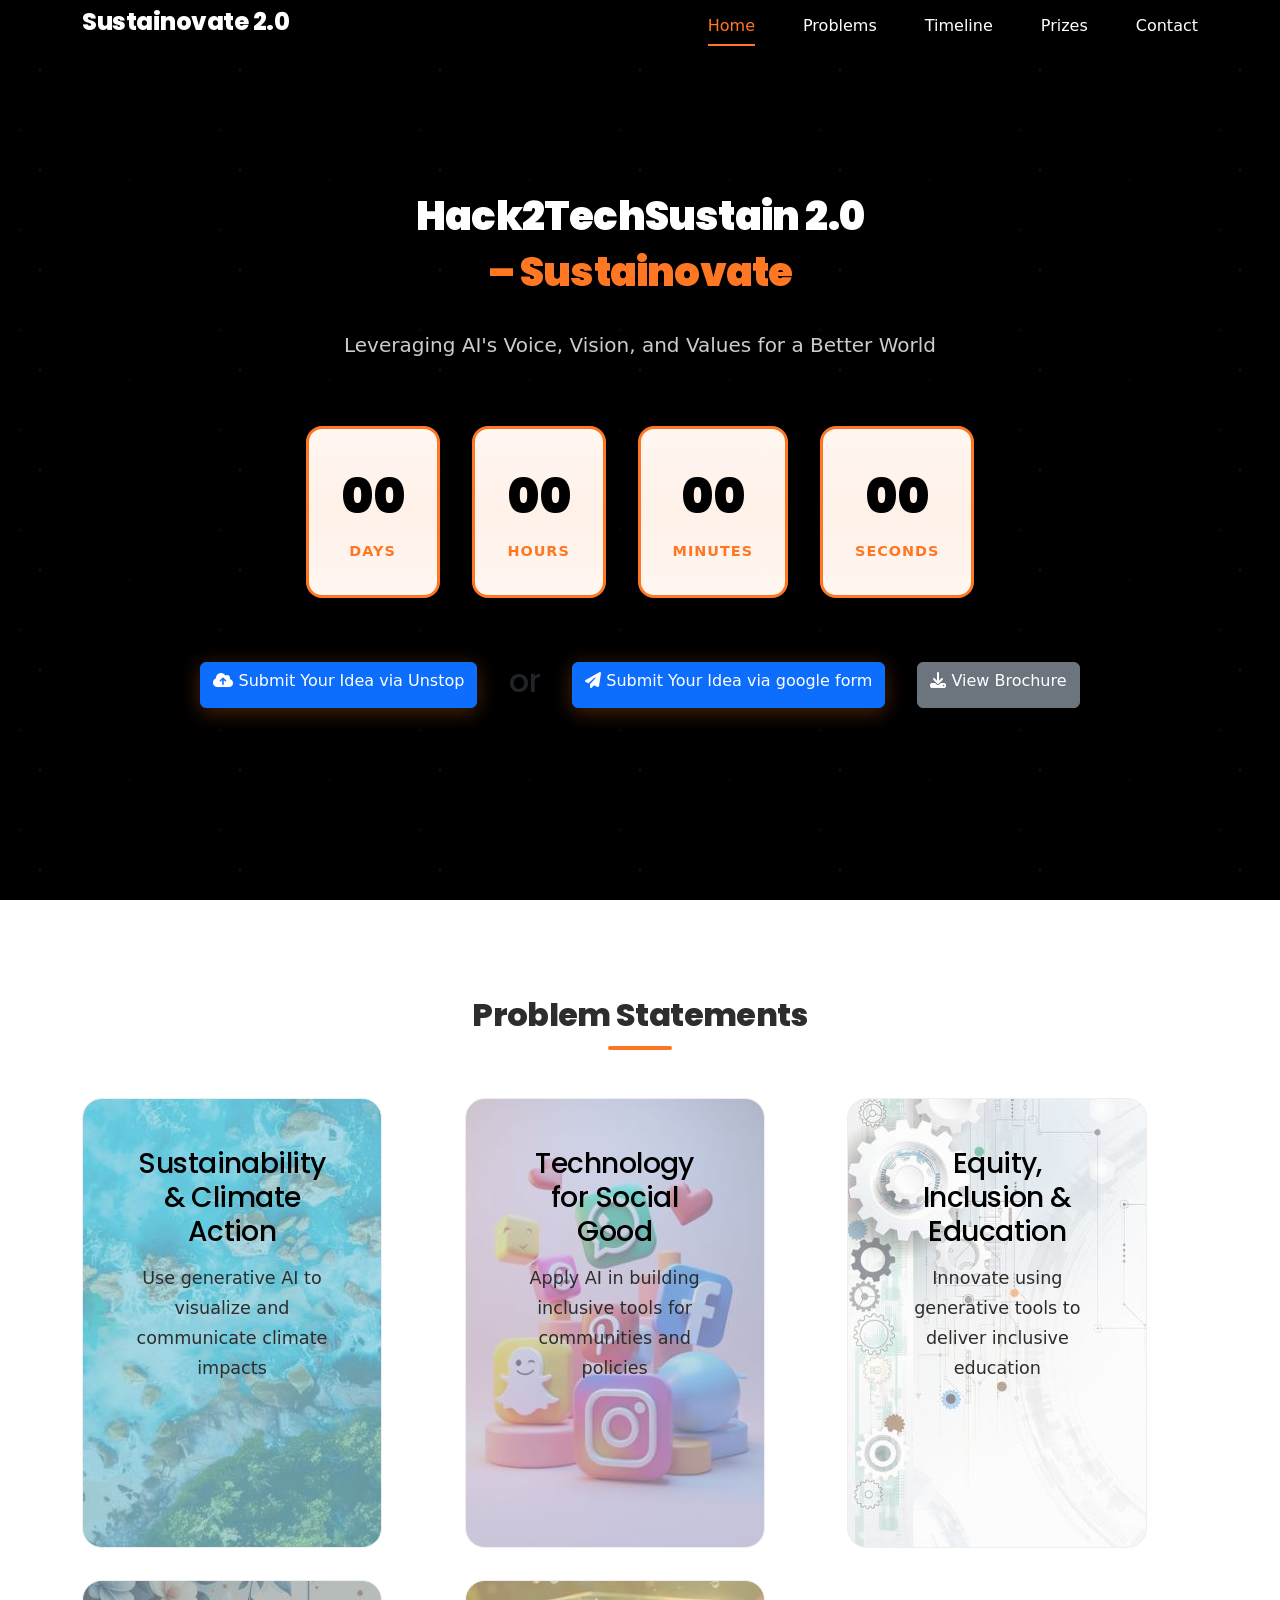
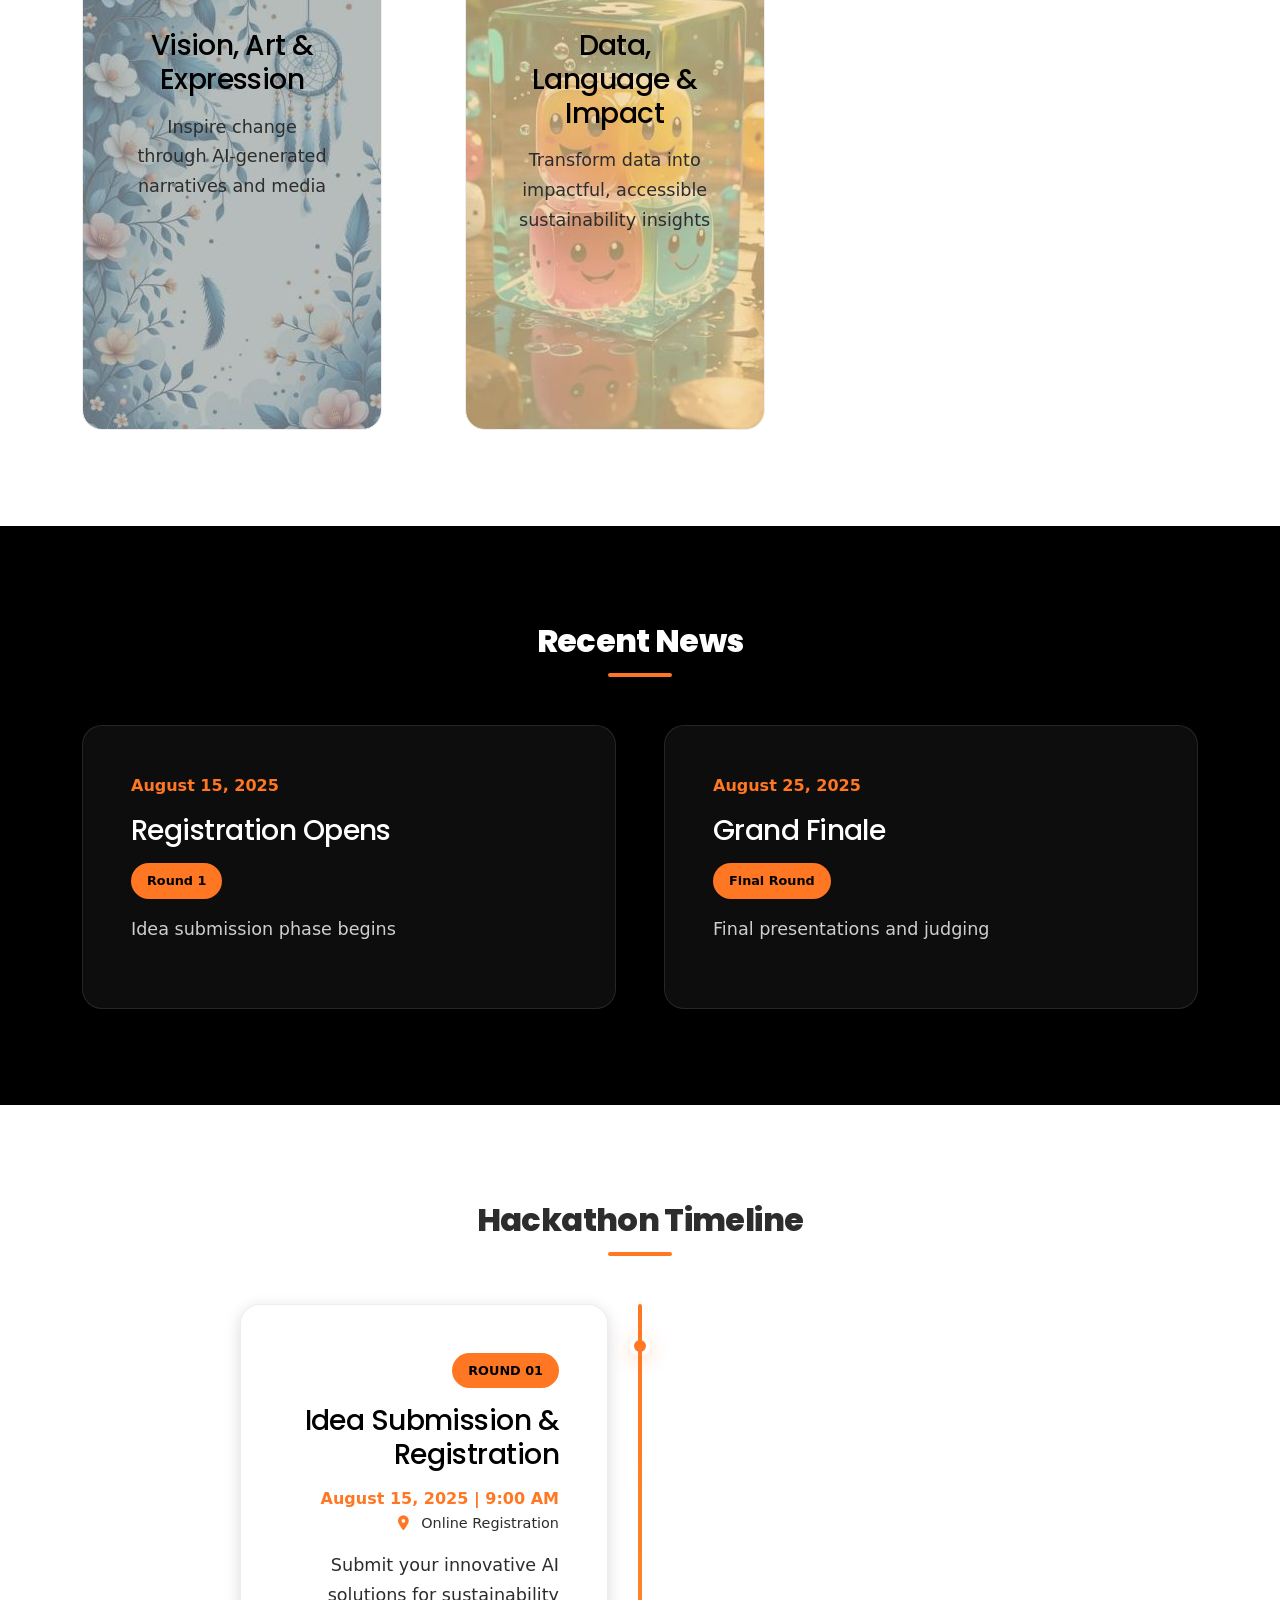
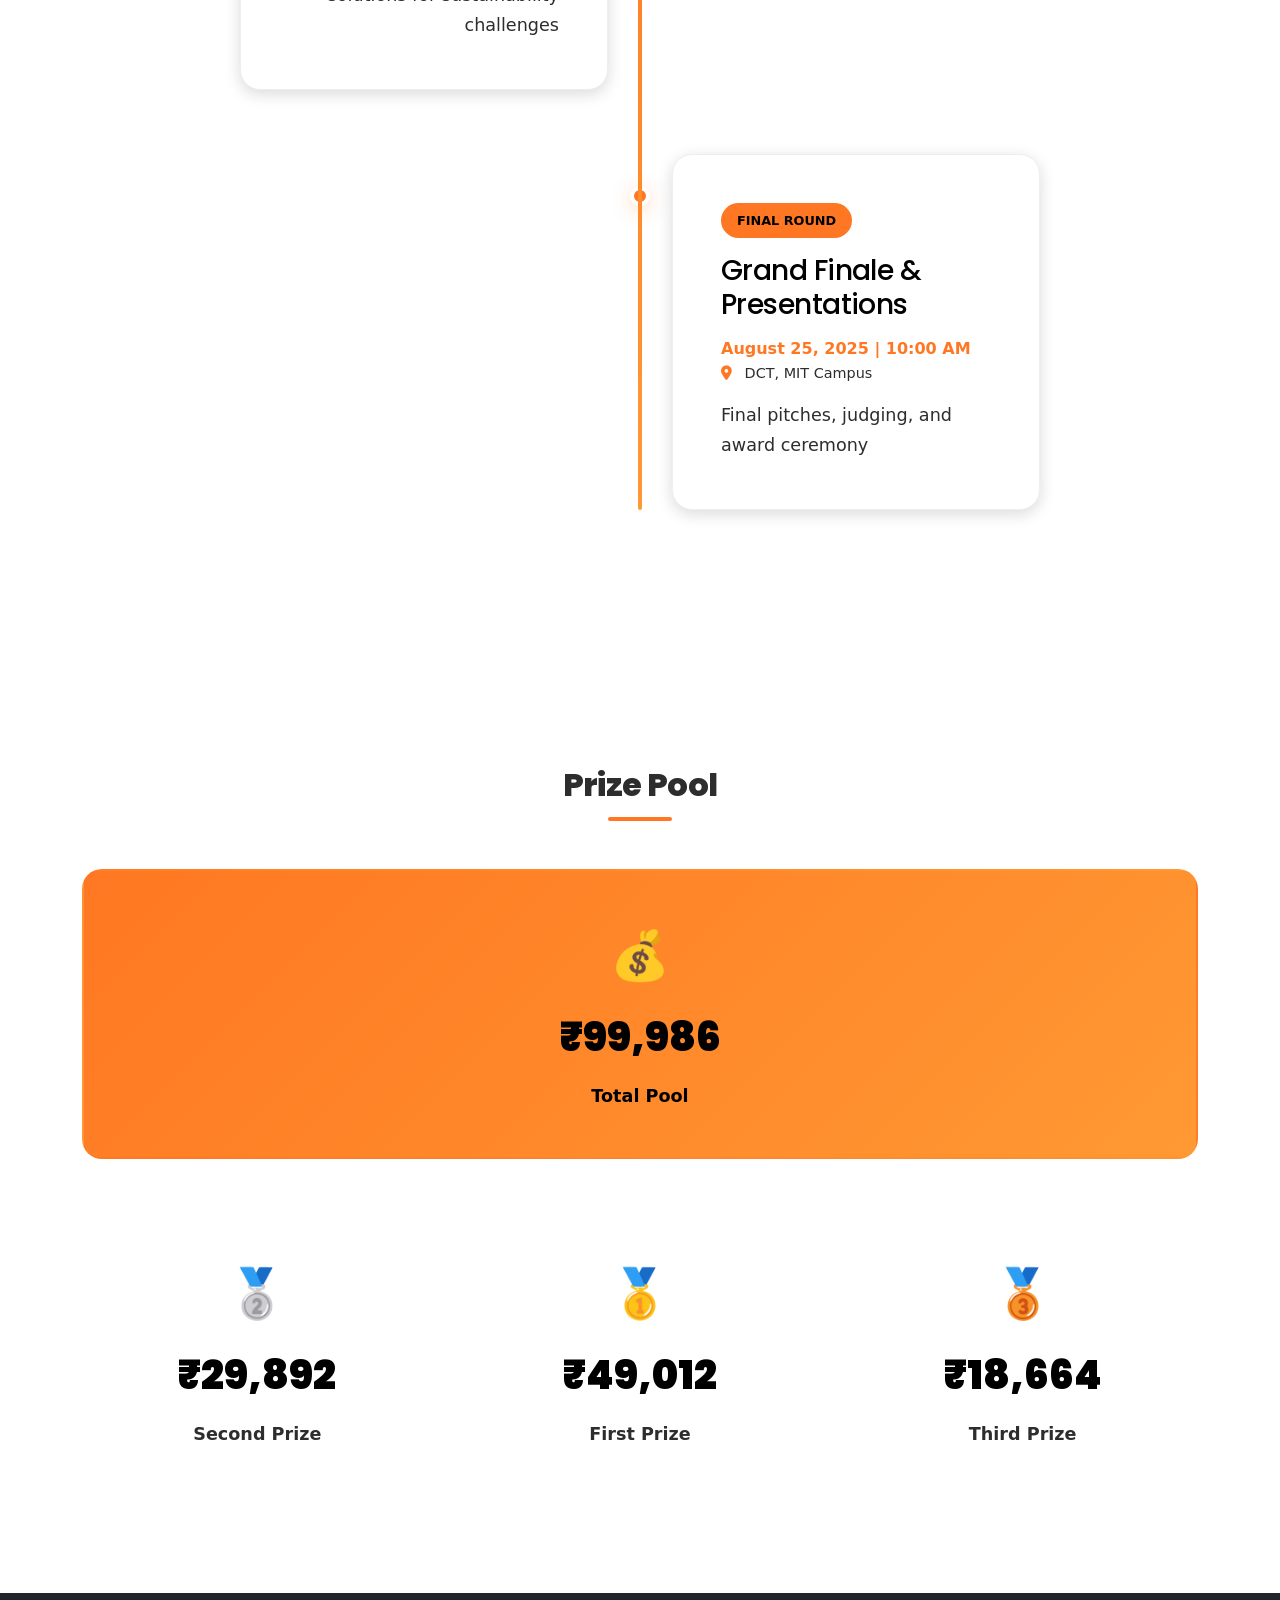
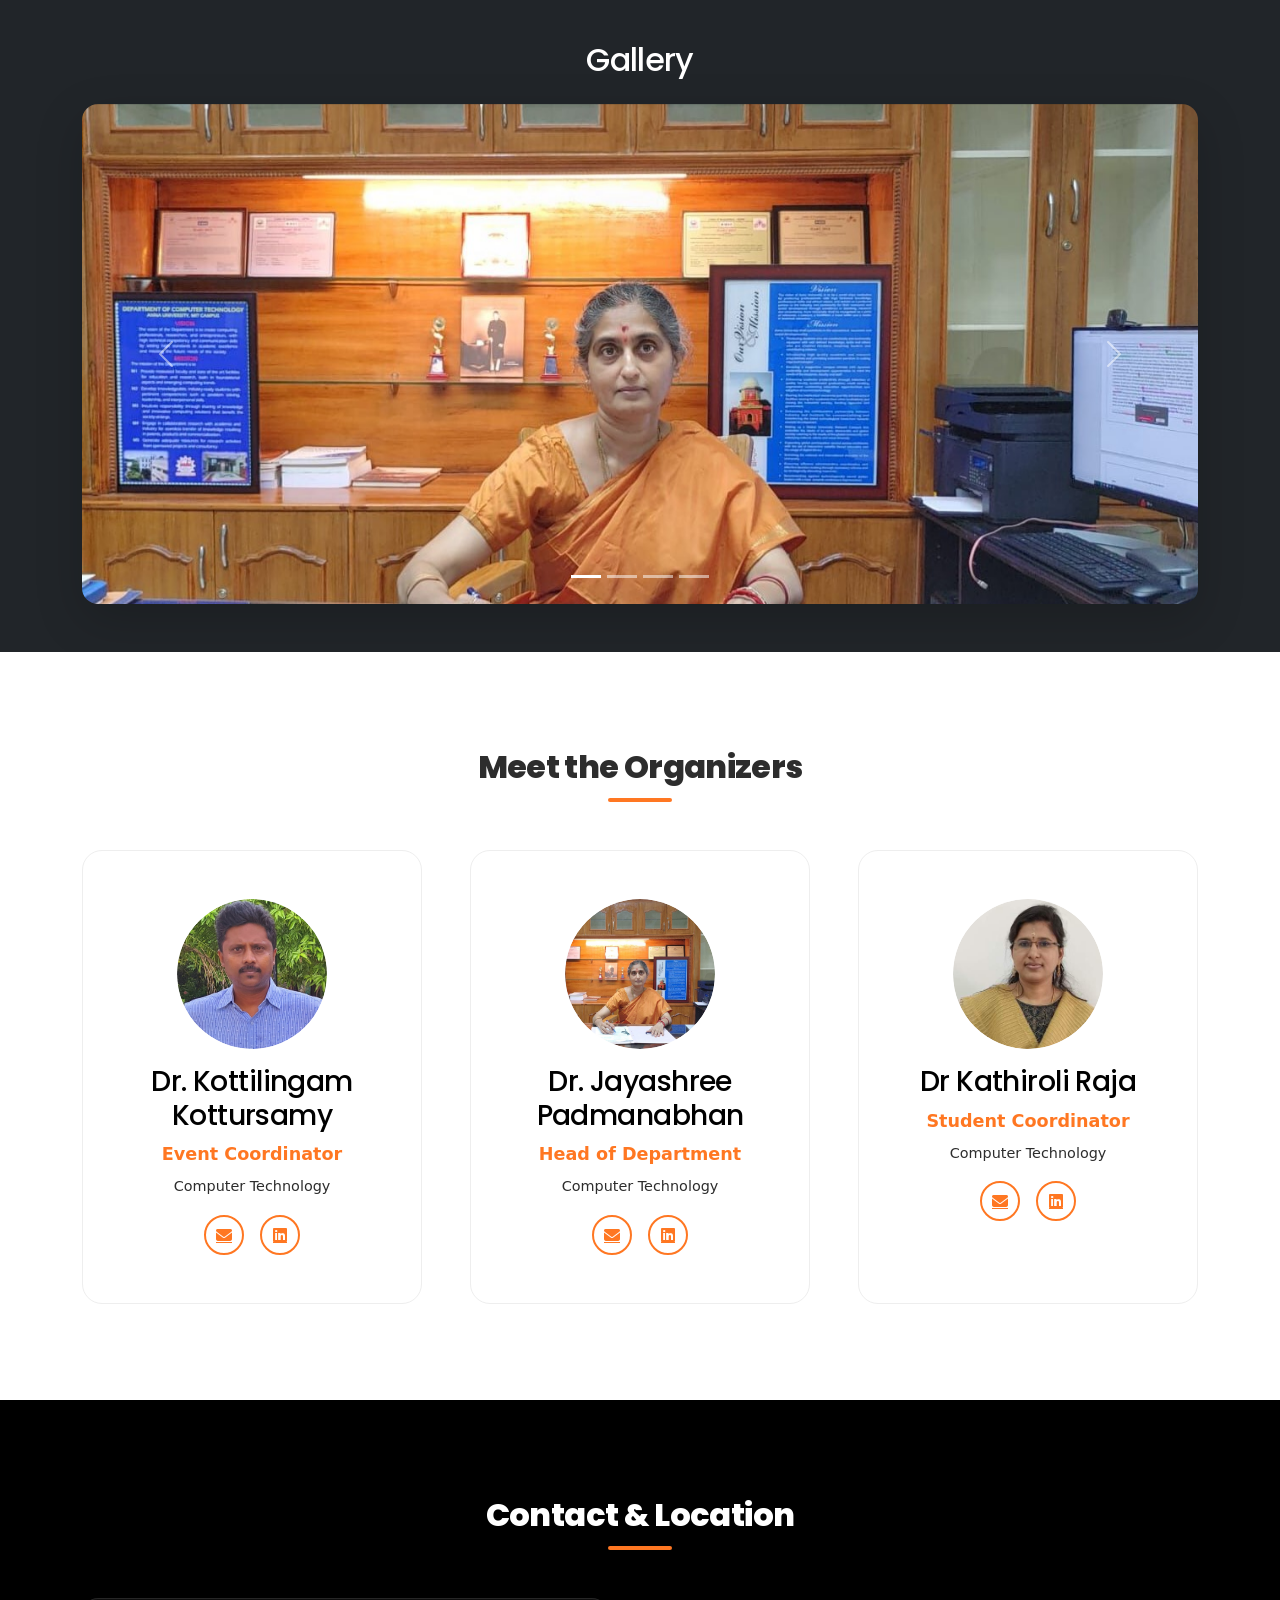
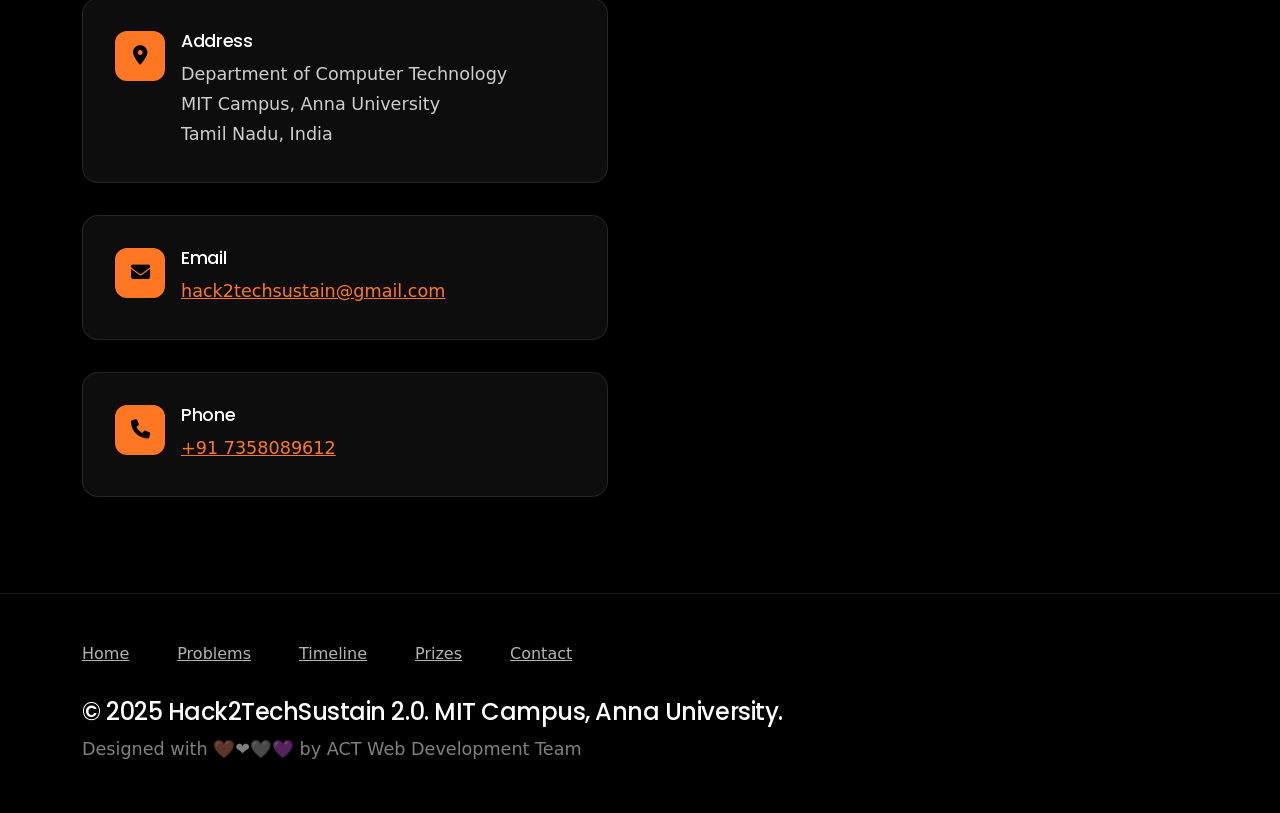
==== commit 4a67cb43: "Update index.html" ====
--- a/index.html
+++ b/index.html
@@ -77,9 +77,14 @@
 
                 <!-- CTA Buttons -->
                 <div class="hero-buttons">
-                    <a href="https://forms.gle/9yzrkovLGzewq6Kt7" target="_blank" class="btn btn-primary">
+                    <a href="https://unstop.com/o/tjRnGdw?lb=oaOJRUkw&utm_medium=Share&utm_source=WhatsApp" target="_blank" class="btn btn-primary">
+                        <i class="fas fa-cloud-upload-alt"></i>
+                        Submit Your Idea via Unstop
+                    </a>
+<h2>or</h2>
+                     <a href="https://forms.gle/9yzrkovLGzewq6Kt7" target="_blank" class="btn btn-primary">
                         <i class="fas fa-paper-plane"></i>
-                        Submit Your Idea
+                        Submit Your Idea via google form
                     </a>
                 
 
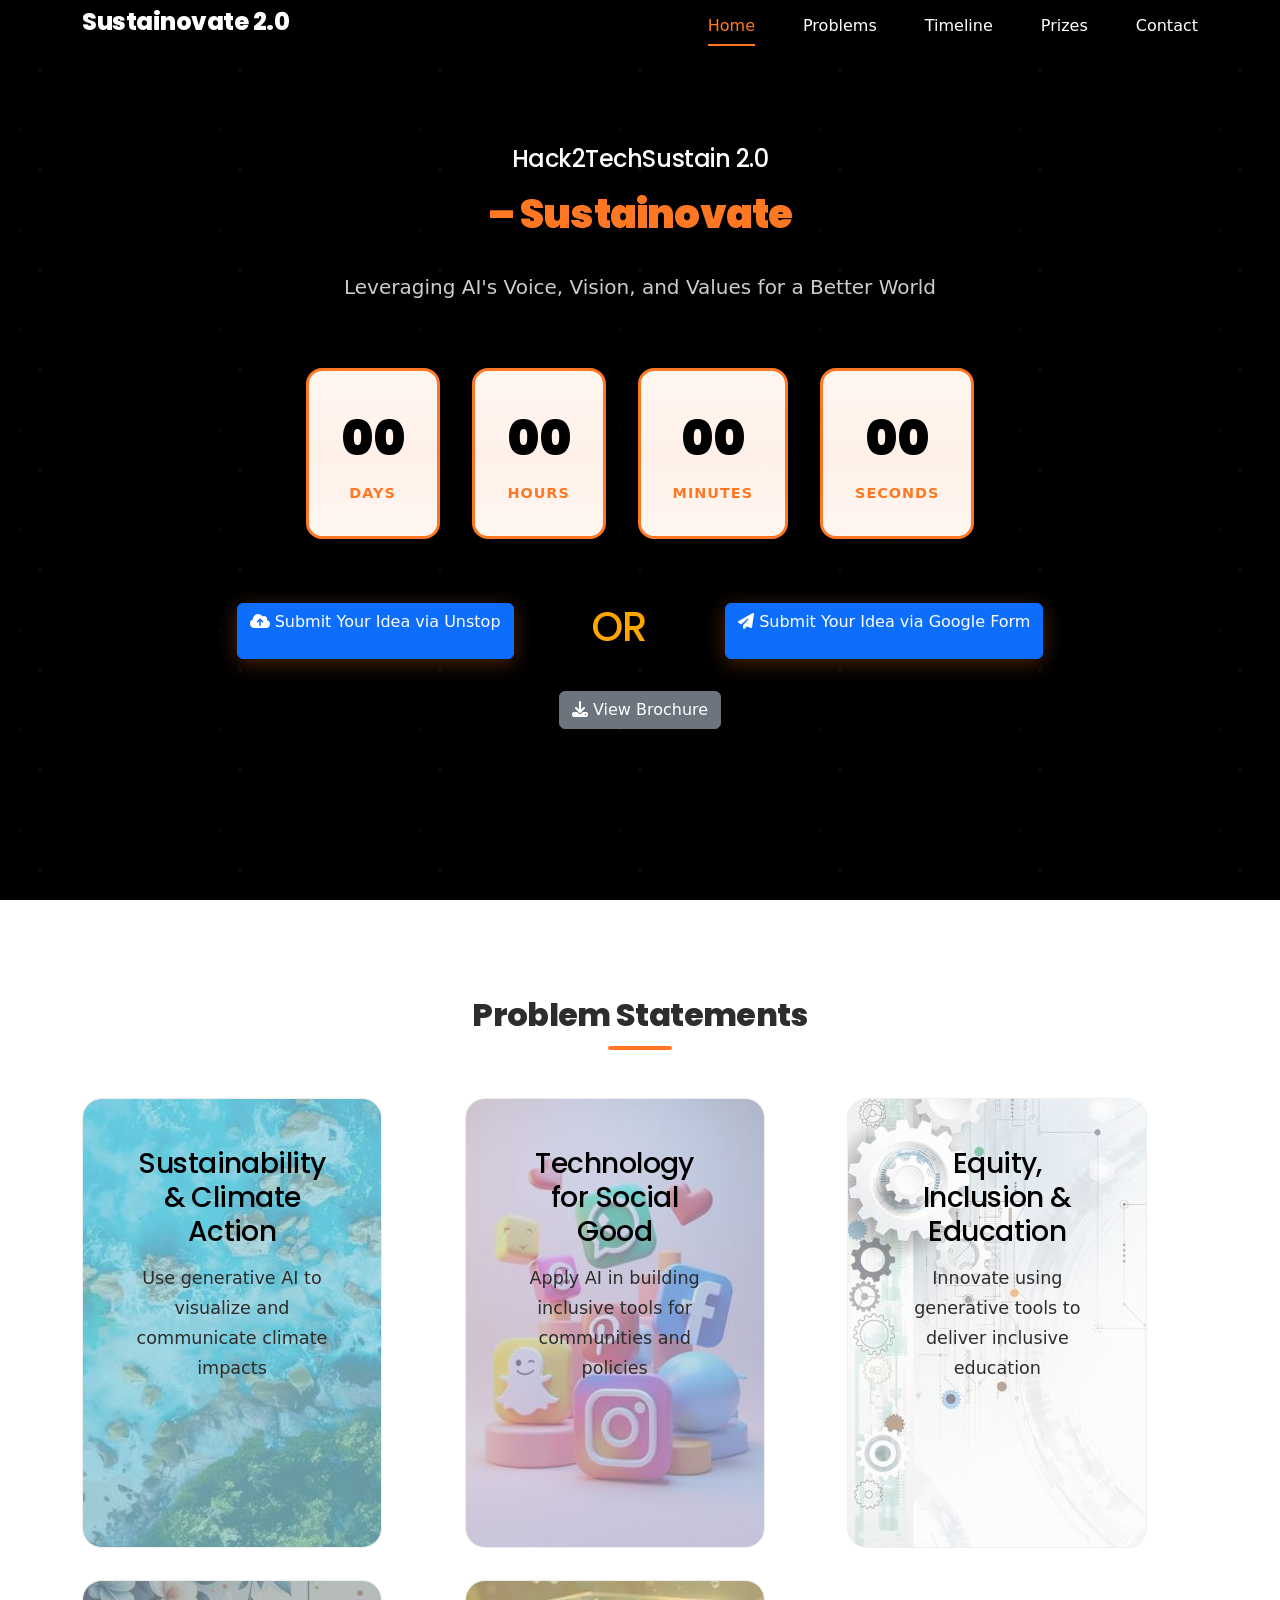
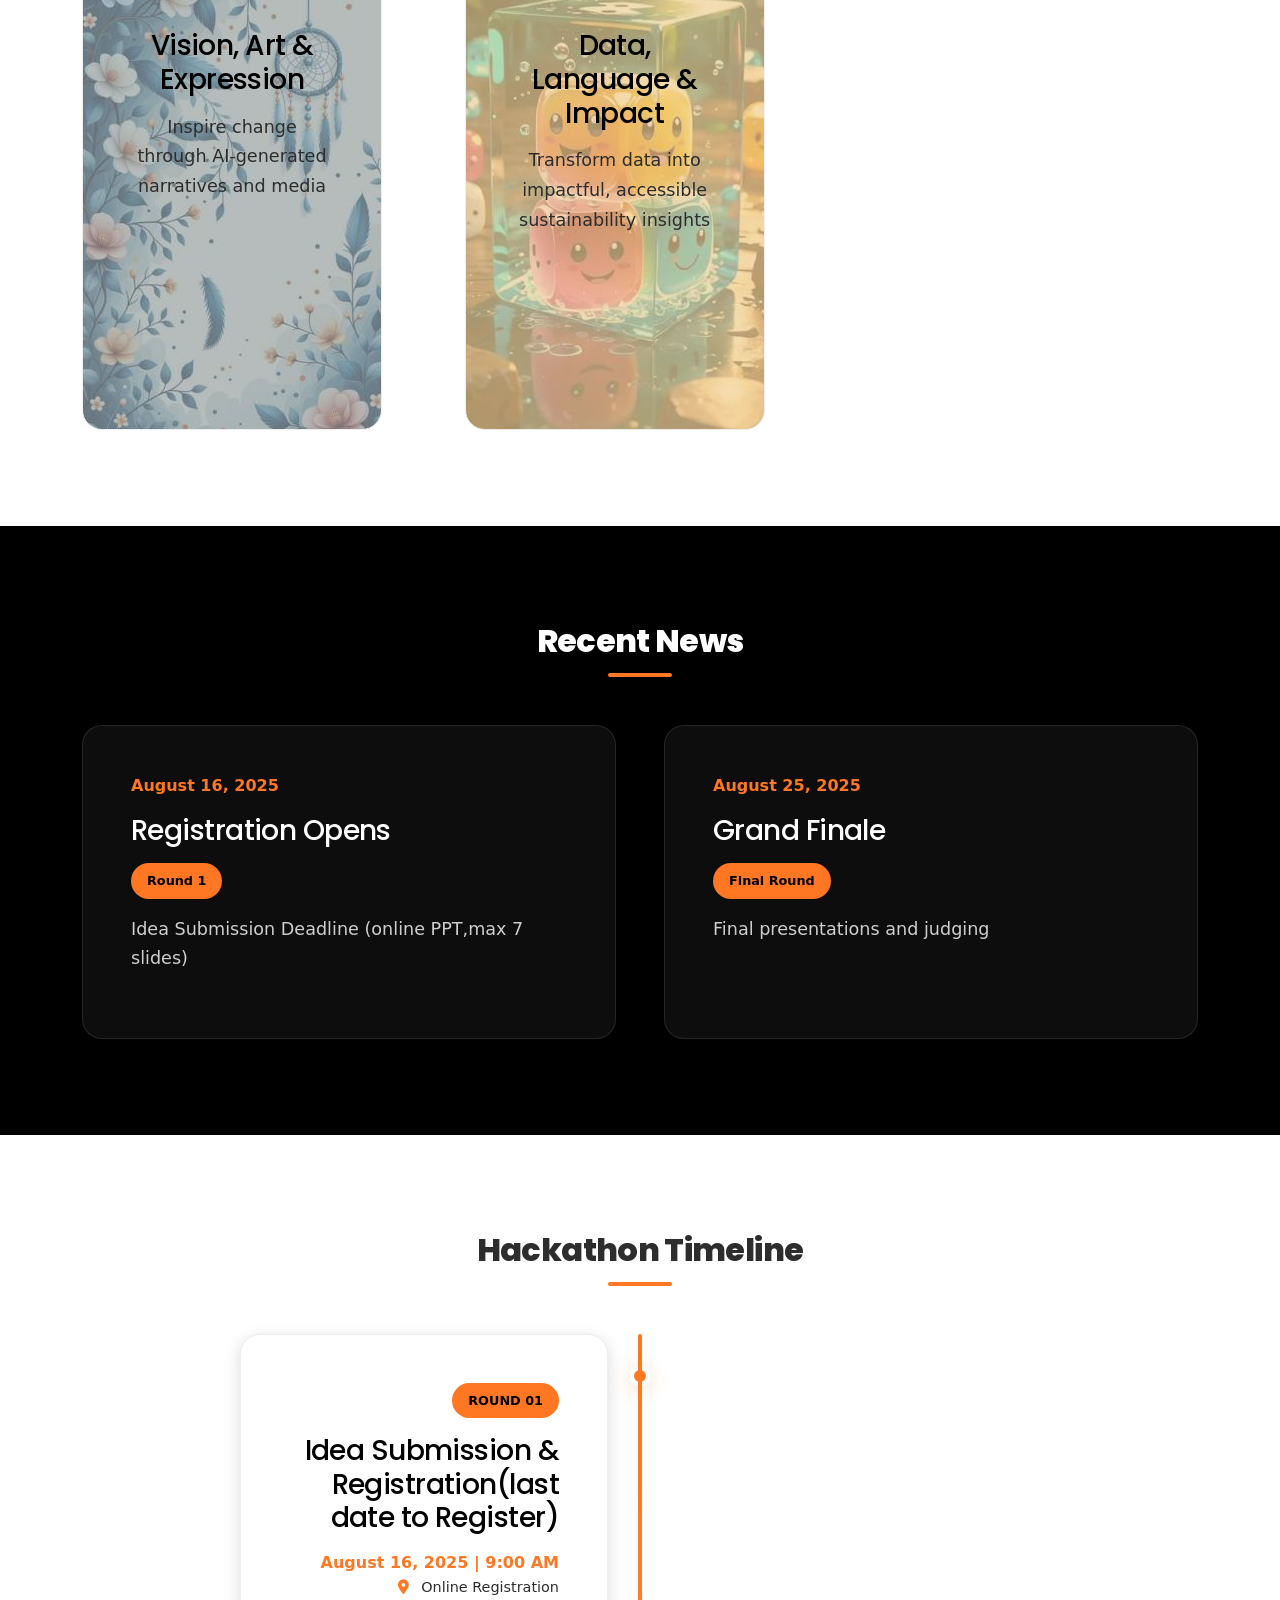
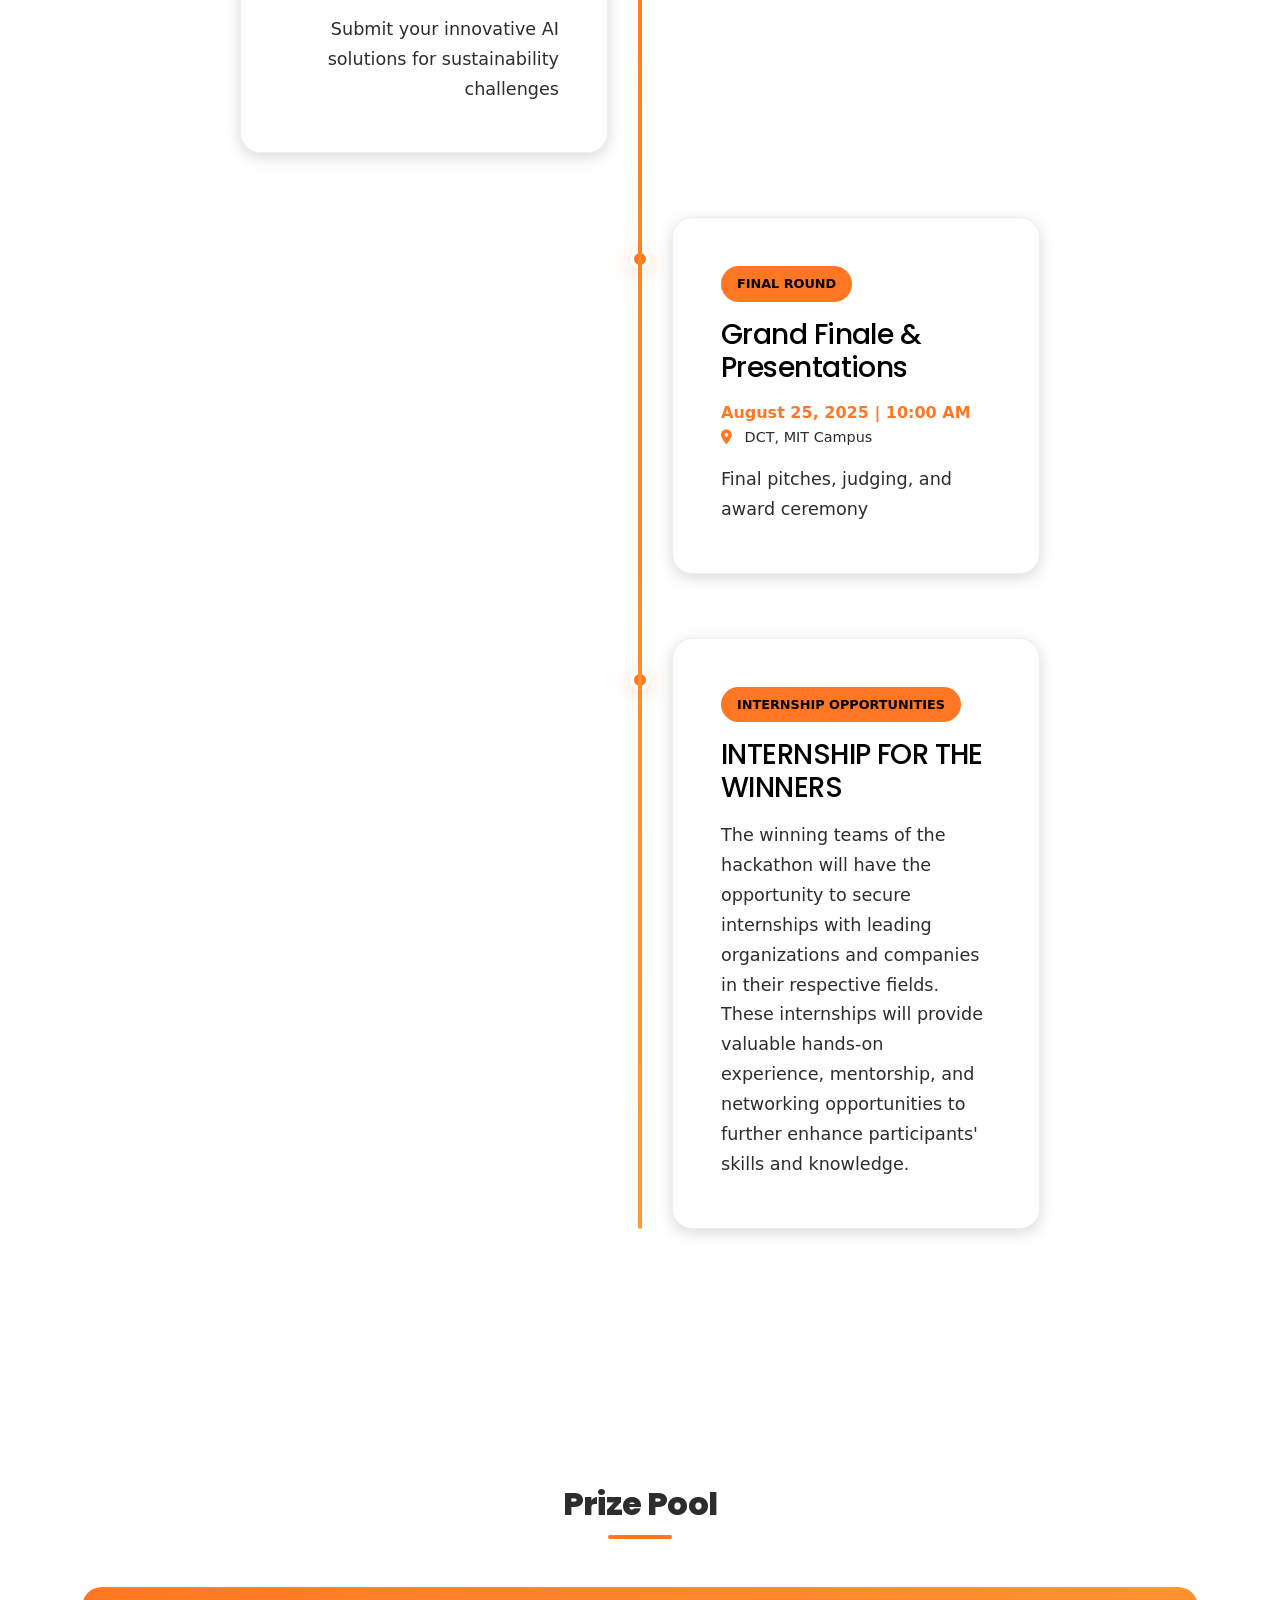
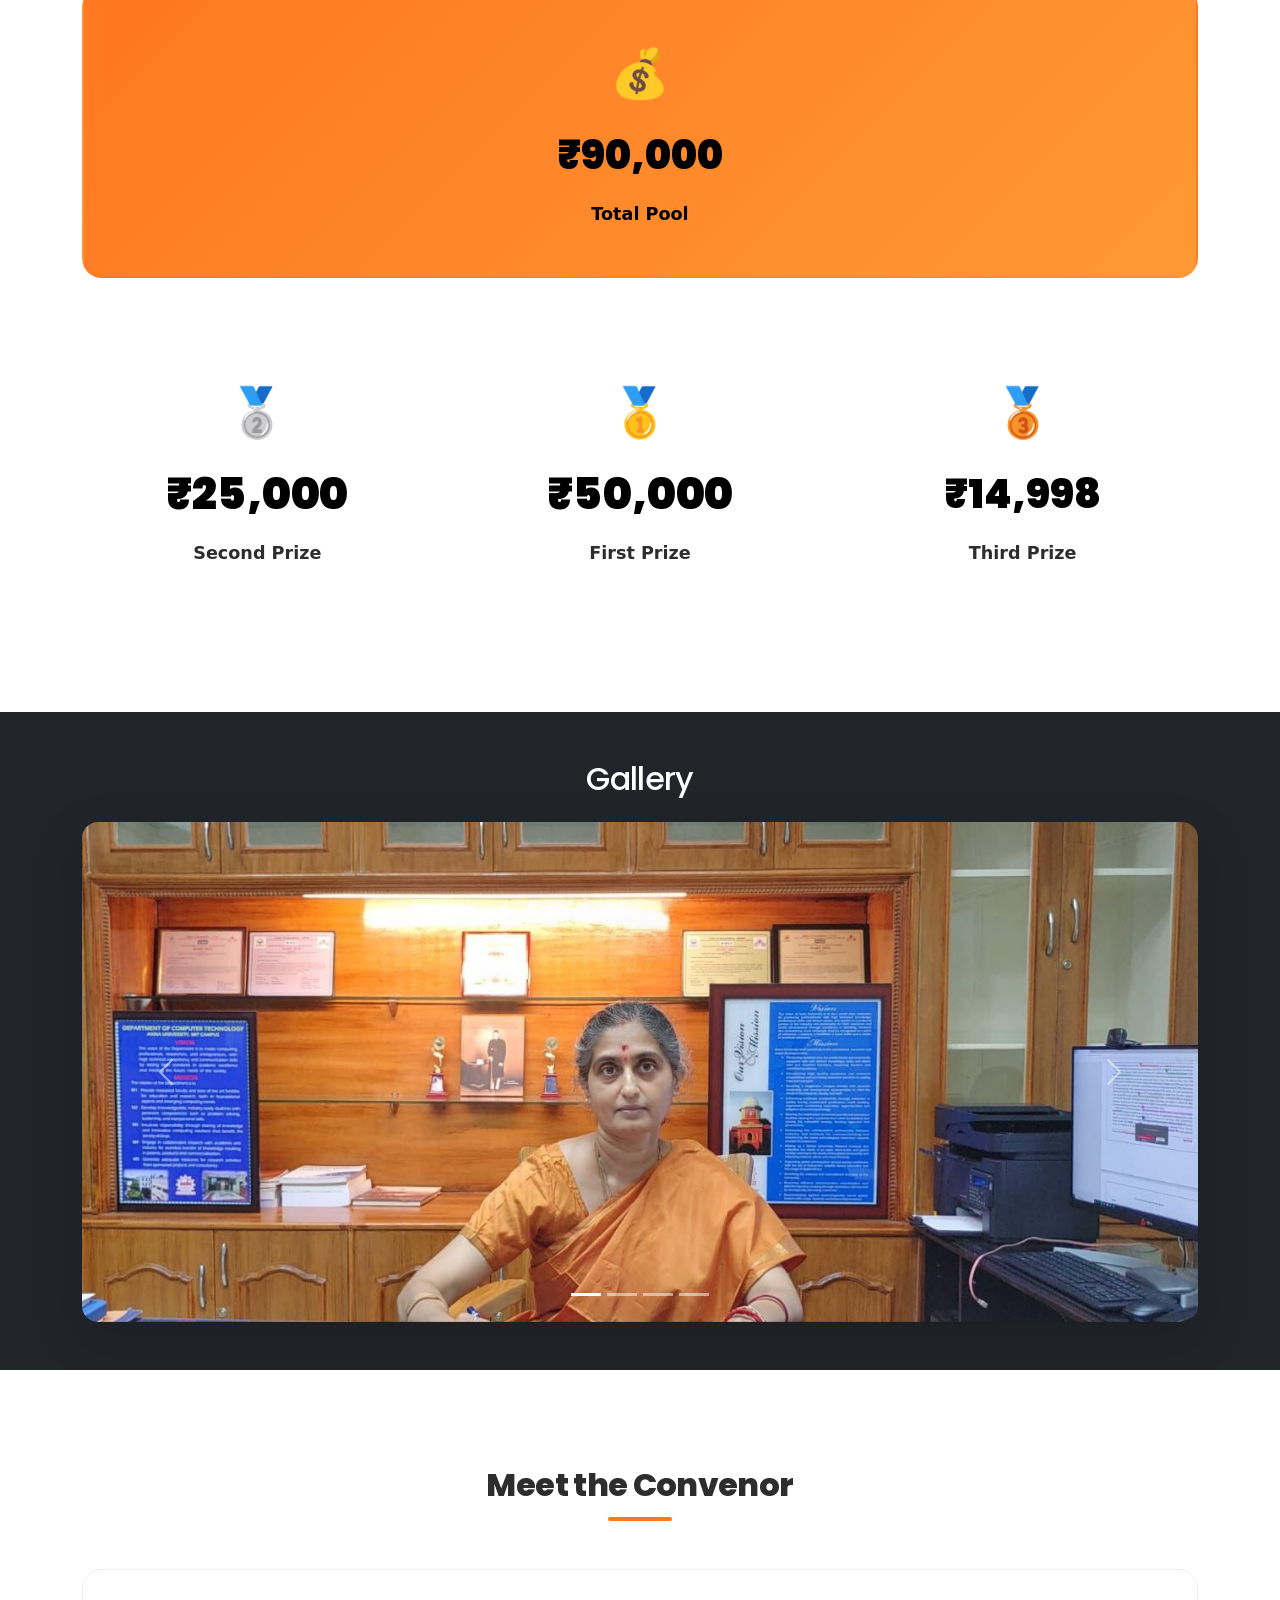
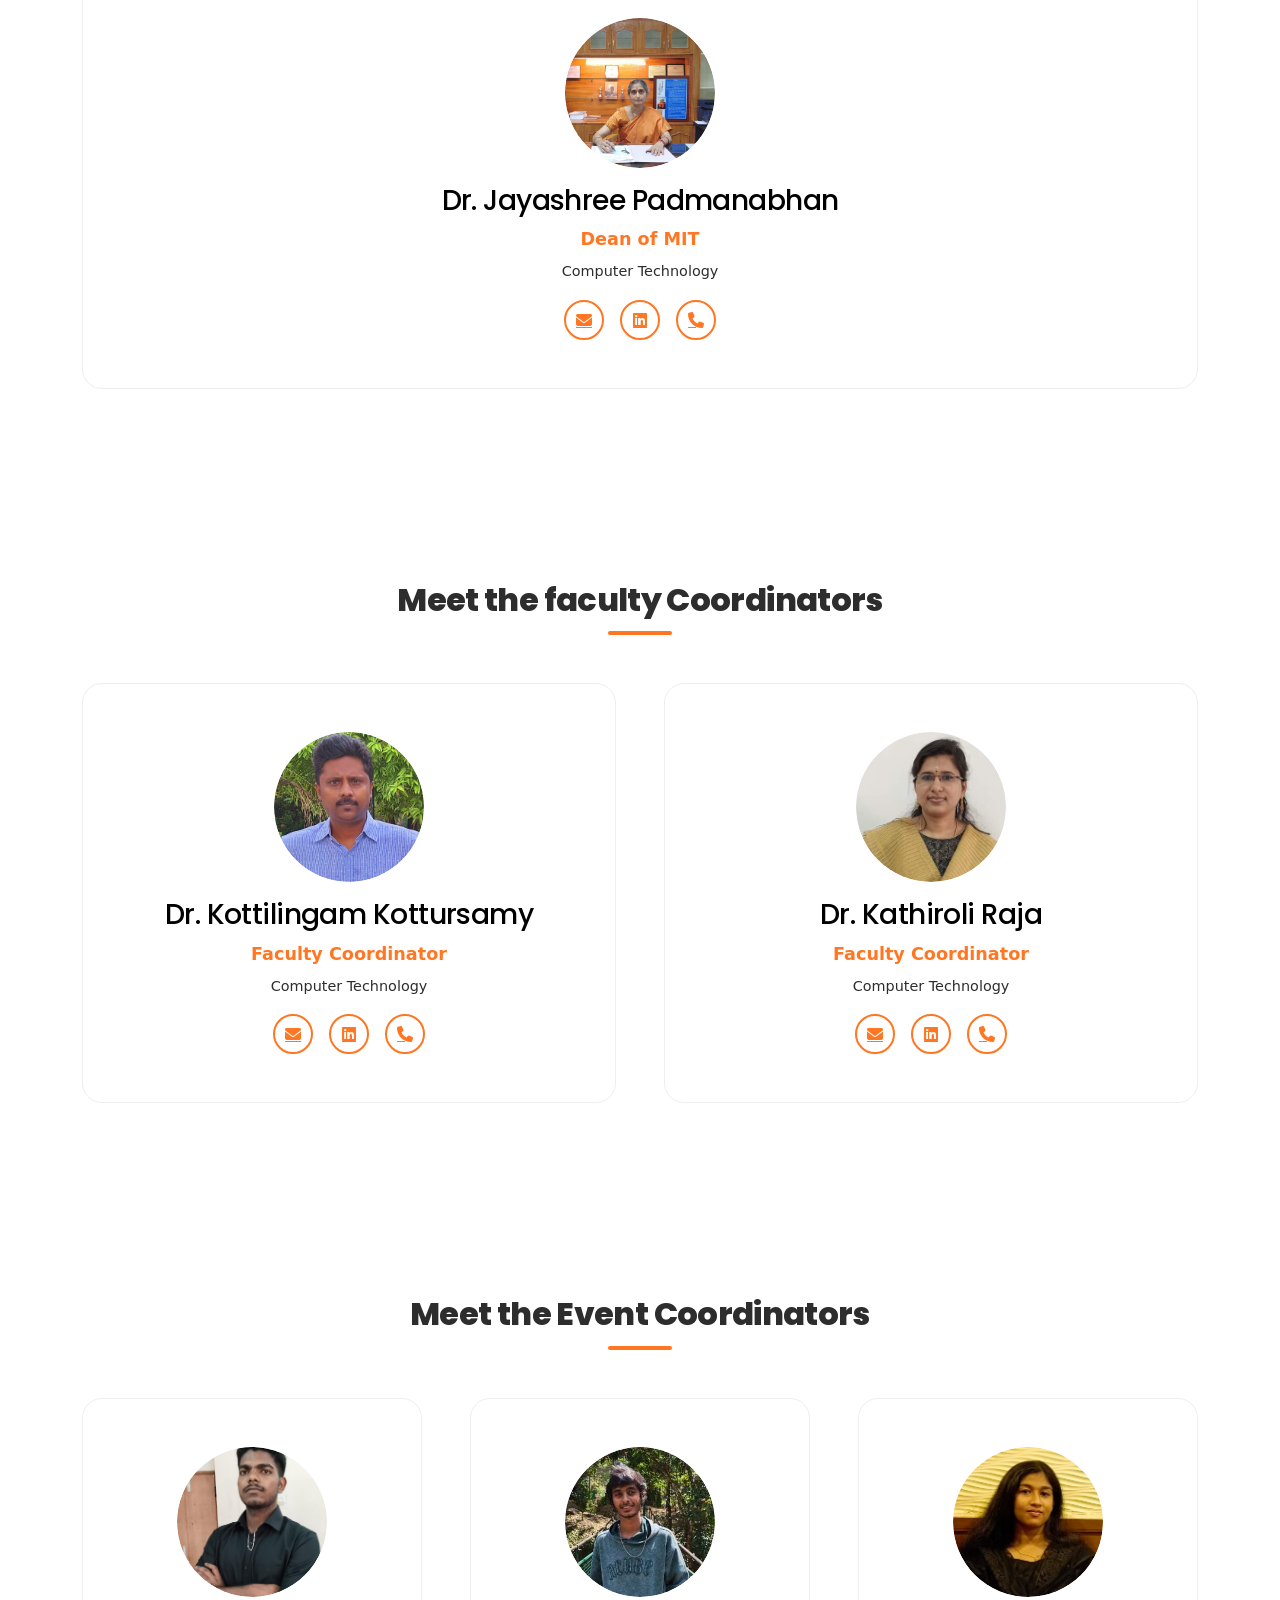
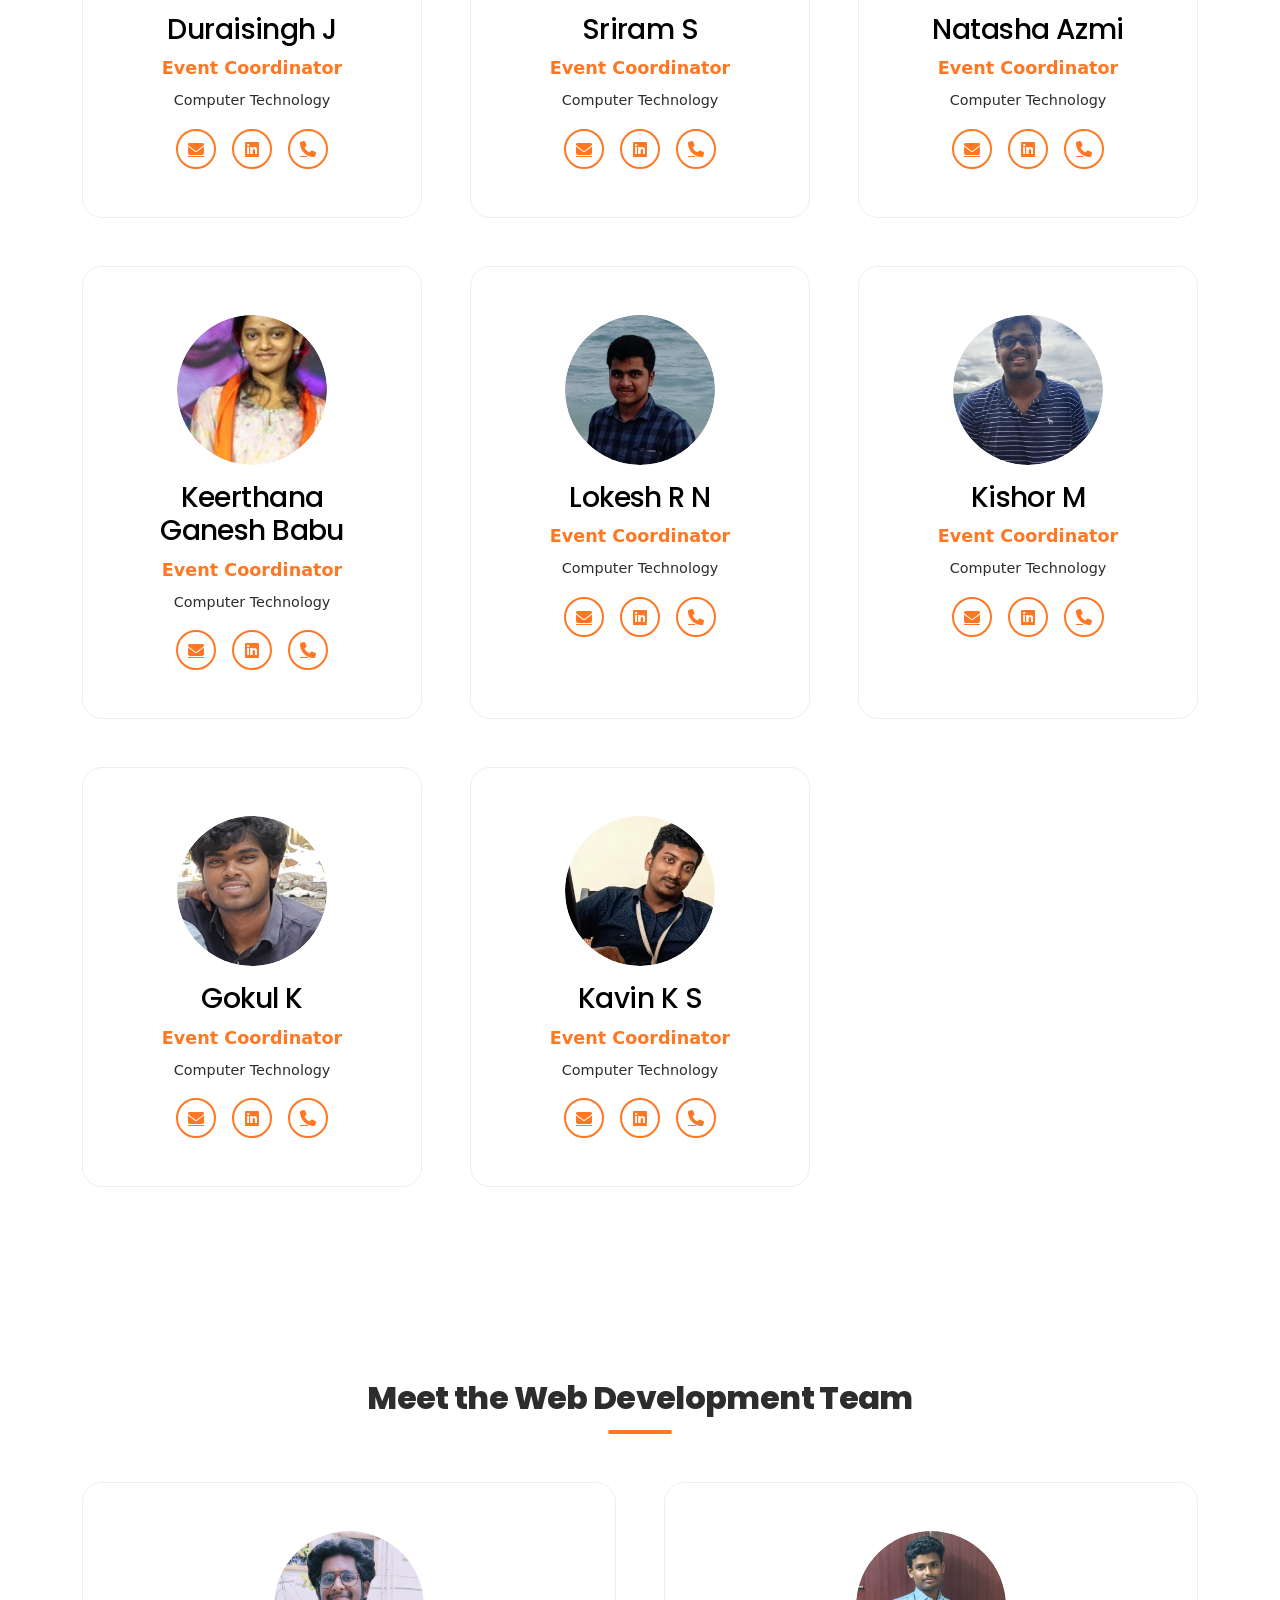
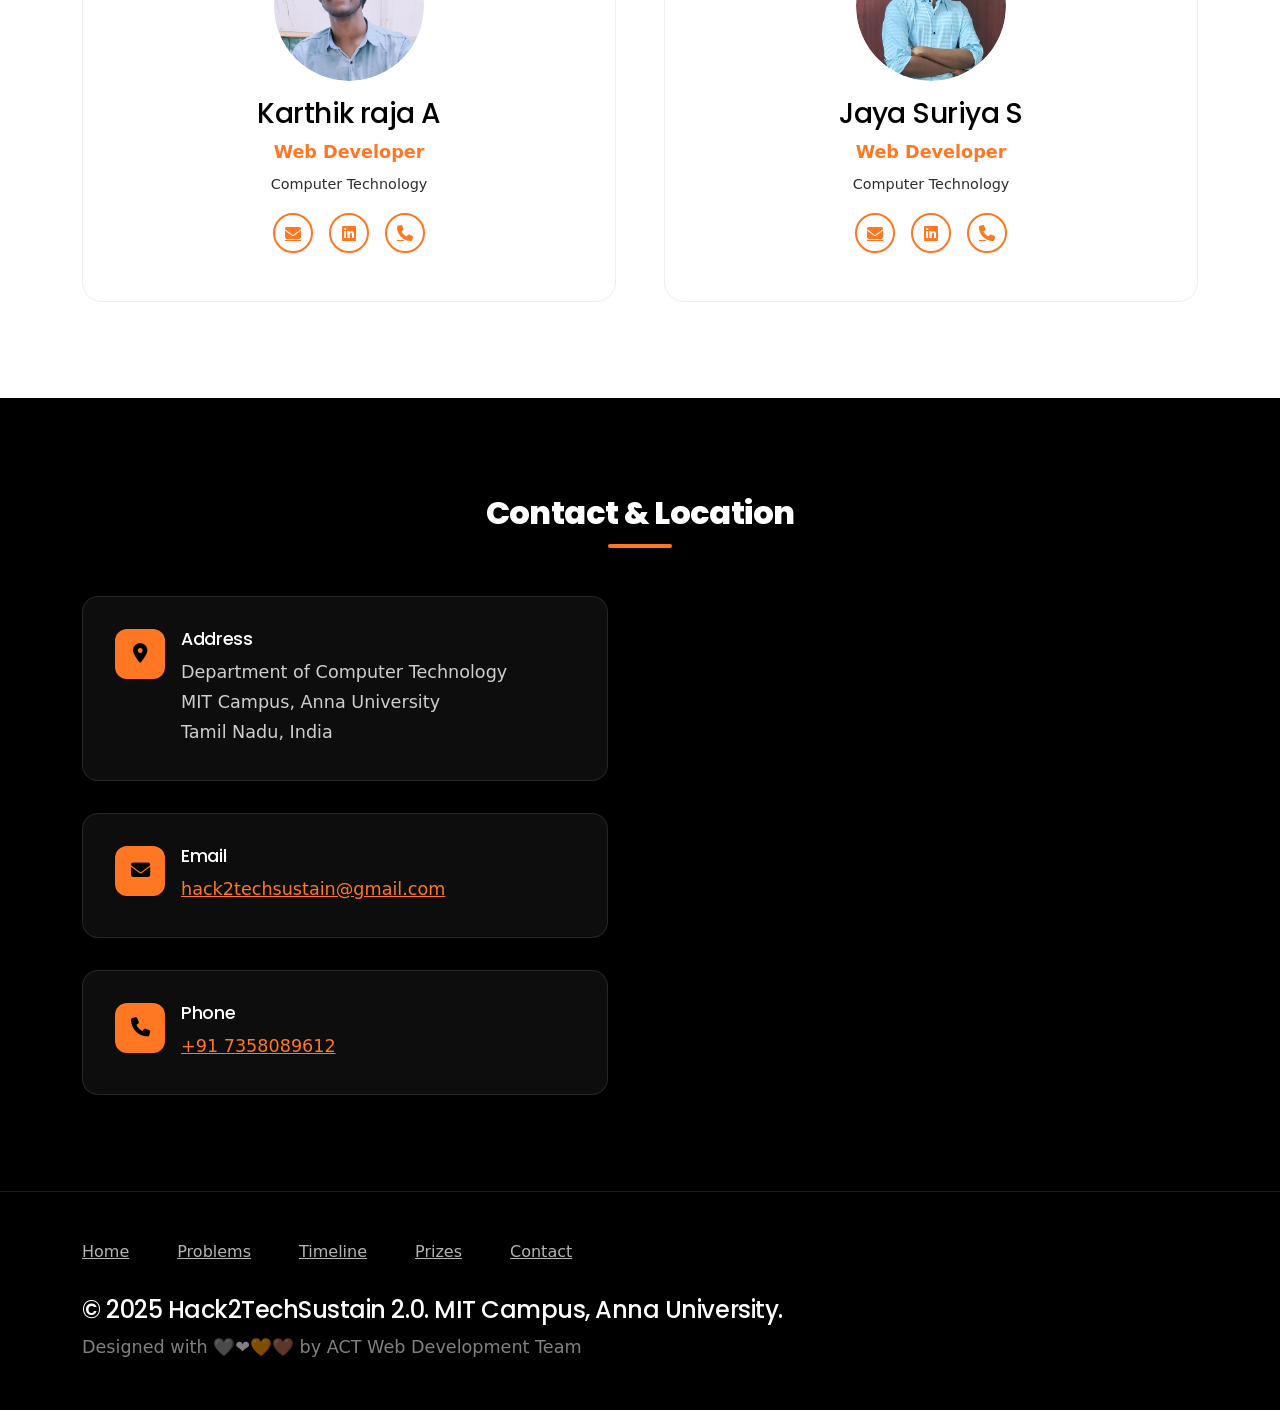
==== commit b89a930e: "Add files via upload" ====
--- a/index.html
+++ b/index.html
@@ -48,7 +48,7 @@
         <div class="container">
             <div class="hero-content">
                 <h1 class="hero-title">
-                    <span class="title-line">Hack2TechSustain 2.0</span>
+                    <div class="title-line"> <h4>Hack2TechSustain 2.0</h4></div>
                     <span class="title-line accent">– Sustainovate</span>
                 </h1>
                 <p class="hero-subtitle">Leveraging AI's Voice, Vision, and Values for a Better World</p>
@@ -77,16 +77,18 @@
 
                 <!-- CTA Buttons -->
                 <div class="hero-buttons">
-                    <a href="https://unstop.com/o/tjRnGdw?lb=oaOJRUkw&utm_medium=Share&utm_source=WhatsApp" target="_blank" class="btn btn-primary">
+
+                      <a href="https://unstop.com/o/tjRnGdw?lb=oaOJRUkw&utm_medium=Share&utm_source=WhatsApp" target="_blank" class="btn btn-primary">
                         <i class="fas fa-cloud-upload-alt"></i>
                         Submit Your Idea via Unstop
                     </a>
-<h2>or</h2>
-                     <a href="https://forms.gle/9yzrkovLGzewq6Kt7" target="_blank" class="btn btn-primary">
+
+                    <h1 style="color: orange !important;">OR</h1>
+
+                    <a href="https://forms.gle/9yzrkovLGzewq6Kt7" target="_blank" class="btn btn-primary">
                         <i class="fas fa-paper-plane"></i>
-                        Submit Your Idea via google form
+                        Submit Your Idea via Google Form
                     </a>
-                
 
                     <a href="brochure.pdf" 
    download="hack2techsustain_brochure" 
@@ -160,10 +162,10 @@
             <h2 class="section-title white">Recent News</h2>
             <div class="news-grid">
                 <div class="news-card" data-aos="slide-right">
-                    <div class="news-date">August 15, 2025</div>
+                    <div class="news-date">August 16, 2025</div>
                     <h3>Registration Opens</h3>
                     <span class="news-tag">Round 1</span>
-                    <p>Idea submission phase begins</p>
+                    <p>Idea Submission Deadline (online PPT,max 7 slides)</p>
                 </div>
                 <div class="news-card" data-aos="slide-left">
                     <div class="news-date">August 25, 2025</div>
@@ -171,6 +173,9 @@
                     <span class="news-tag">Final Round</span>
                     <p>Final presentations and judging</p>
                 </div>
+
+
+
             </div>
         </div>
     </section>
@@ -186,12 +191,12 @@
                     <div class="timeline-marker"></div>
                     <div class="timeline-content">
                         <div class="timeline-badge">Round 01</div>
-                        <h3>Idea Submission & Registration</h3>
+                        <h3>Idea Submission & Registration(last date to Register)</h3>
                         <div class="timeline-meta">
-                            <span class="timeline-date">August 15, 2025 | 9:00 AM</span>
+                            <span class="timeline-date">August 16, 2025 | 9:00 AM</span>
                             <span class="timeline-location">
                                 <i class="fas fa-map-marker-alt"></i>
-                                Online Registration
+                                Online Registration 
                             </span>
                         </div>
                         <p>Submit your innovative AI solutions for sustainability challenges</p>
@@ -213,6 +218,19 @@
                         <p>Final pitches, judging, and award ceremony</p>
                     </div>
                 </div>
+
+
+
+                      <div class="timeline-item" data-timeline="right">
+                    <div class="timeline-marker"></div>
+                    <div class="timeline-content">
+                        <div class="timeline-badge">INTERNSHIP OPPORTUNITIES</div>
+                        <h3>INTERNSHIP FOR THE WINNERS</h3>
+                        <div class="timeline-meta">
+                        </div>
+                        <p>The winning teams of the hackathon will have the opportunity to secure internships with leading organizations and companies in their respective fields. These internships will provide valuable hands-on experience, mentorship, and networking opportunities to further enhance participants' skills and knowledge.</p>
+                    </div>
+                </div>
             </div>
         </div>
     </section>
@@ -222,9 +240,9 @@
         <div class="container">
             <h2 class="section-title">Prize Pool</h2>
 
-            <div class="prize-card special" data-aos="zoom-in" data-aos-delay="1000">
+            <div class="prize-card special" data-aos="zoom-in" data-aos-delay="100000">
                     <div class="prize-rank">💰</div>
-                    <div class="prize-amount" data-target="100000">₹0</div>
+                    <div class="prize-amount" data-target="90000">₹0</div>
                     <div class="prize-title">Total Pool</div>
                 </div>
 
@@ -233,22 +251,22 @@
 
             <div class="prizes-grid">
 
-                    <div class="prize-card" data-aos="zoom-in" data-aos-delay="500">
+                    <div class="prize-card" data-aos="zoom-in" data-aos-delay="50000">
                     <div class="prize-rank">🥈</div>
-                    <div class="prize-amount" data-target="30000">₹0</div>
+                    <div class="prize-amount" data-target="25000">₹0</div>
                     <div class="prize-title">Second Prize</div>
                 </div>
 
 
-                <div class="prize-card" data-aos="zoom-in" data-aos-delay="300">
+                <div class="prize-card" data-aos="zoom-in" data-aos-delay="30000">
                     <div class="prize-rank">🥇</div>
                     <div class="prize-amount" data-target="50000">₹0</div>
                     <div class="prize-title">First Prize</div>
                 </div>
             
-                <div class="prize-card" data-aos="zoom-in" data-aos-delay="700">
+                <div class="prize-card" data-aos="zoom-in" data-aos-delay="70000">
                     <div class="prize-rank">🥉</div>
-                    <div class="prize-amount" data-target="20000">₹0</div>
+                    <div class="prize-amount" data-target="15000">₹0</div>
                     <div class="prize-title">Third Prize</div>
                 </div>
                 
@@ -305,14 +323,53 @@
     <!-- Organizers Section -->
     <section class="section section-white">
         <div class="container">
-            <h2 class="section-title">Meet the Organizers</h2>
+            <h2 class="section-title">Meet the Convenor</h2>
+            <div class="organizers-grid">
+             
+                <div class="organizer-card" data-aos="fade-up" data-aos-delay="200">
+                   <div class="organizer-aavatar">
+                        <img src="slide3.jpg"  alt="Dean of mit">
+                    </div>
+                    <h3>Dr. Jayashree Padmanabhan</h3>
+                    <p class="organizer-role">Dean of MIT</p>
+                    <p class="organizer-dept">Computer Technology</p>
+                    <div class="organizer-contact">
+                        <a href="mailto:jayashree@mitindia.edu">
+                            <i class="fas fa-envelope"></i>
+                        </a>
+                        <a href="#" target="_blank">
+                            <i class="fab fa-linkedin"></i>
+                        </a>
+
+                        <a href="tel:+919444024463">
+                            <i class="fas fa-phone"></i>
+                        </a>
+                    </div>
+                </div>
+               
+            </div>
+        </div>
+    </section>
+
+
+
+
+
+
+
+
+
+
+     <section class="section section-white">
+        <div class="container">
+            <h2 class="section-title">Meet the faculty Coordinators</h2>
             <div class="organizers-grid">
                 <div class="organizer-card" data-aos="fade-up" data-aos-delay="100">
                     <div class="organizer-aavatar">
                         <img src="kottilingam.jpg" alt="kottilingam">
                     </div>
                     <h3>Dr. Kottilingam Kottursamy</h3>
-                    <p class="organizer-role">Event Coordinator</p>
+                    <p class="organizer-role">Faculty Coordinator</p>
                     <p class="organizer-dept">Computer Technology</p>
                     <div class="organizer-contact">
                         <a href="mailto:kottilingam@mitindia.edu">
@@ -321,30 +378,24 @@
                         <a href="#" target="_blank">
                             <i class="fab fa-linkedin"></i>
                         </a>
-                    </div>
-                </div>
-                <div class="organizer-card" data-aos="fade-up" data-aos-delay="200">
-                   <div class="organizer-aavatar">
-                        <img src="slide3.jpg" alt="Dean of mit">
-                    </div>
-                    <h3>Dr. Jayashree Padmanabhan</h3>
-                    <p class="organizer-role">Head of Department</p>
-                    <p class="organizer-dept">Computer Technology</p>
-                    <div class="organizer-contact">
-                        <a href="mailto:jayashree@mitindia.edu">
-                            <i class="fas fa-envelope"></i>
-                        </a>
-                        <a href="#" target="_blank">
-                            <i class="fab fa-linkedin"></i>
-                        </a>
-                    </div>
-                </div>
+
+                        <a href="tel:+917358089612">
+                            <i class="fas fa-phone"></i>
+                        </a>
+
+                    </div>
+                </div>
+                
+
+
+
+
                 <div class="organizer-card" data-aos="fade-up" data-aos-delay="300">
                      <div class="organizer-aavatar">
                         <img src="kathiroli.jpeg" alt="kottilingam">
                     </div>
-                    <h3>Dr Kathiroli Raja</h3>
-                    <p class="organizer-role">Student Coordinator</p>
+                    <h3>Dr. Kathiroli Raja</h3>
+                    <p class="organizer-role">Faculty Coordinator</p>
                     <p class="organizer-dept">Computer Technology</p>
                     <div class="organizer-contact">
                         <a href="mailto:hack2techsustain@gmail.com">
@@ -353,11 +404,317 @@
                         <a href="#" target="_blank">
                             <i class="fab fa-linkedin"></i>
                         </a>
-                    </div>
-                </div>
-            </div>
-        </div>
-    </section>
+
+                        <a href="tel:+919940576212">
+                            <i class="fas fa-phone"></i>
+                        </a>
+
+
+                    </div>
+                </div>
+            </div>
+        </div>
+    </section>
+
+
+
+
+
+
+
+
+
+
+
+
+
+
+
+
+
+
+
+
+     <section class="section section-white">
+        <div class="container">
+            <h2 class="section-title">Meet the Event Coordinators</h2>
+            <div class="organizers-grid">
+                <div class="organizer-card" data-aos="fade-up" data-aos-delay="100">
+                    <div class="organizer-aavatar">
+                        <img src="durai.jpg" alt="kottilingam">
+                    </div>
+                    <h3>Duraisingh J</h3>
+                    <p class="organizer-role">Event Coordinator</p>
+                    <p class="organizer-dept">Computer Technology</p>
+                    <div class="organizer-contact">
+                        <a href="mailto:duraisingh2005@gmail.com ">
+                            <i class="fas fa-envelope"></i>
+                        </a>
+                        <a href="https://www.linkedin.com/in/duraisingh-j-sept012005" target="_blank">
+                            <i class="fab fa-linkedin"></i>
+                        </a>
+
+                        <a href="tel:+9197882 96415">
+                            <i class="fas fa-phone"></i>
+                        </a>
+
+                    </div>
+                </div>
+                <div class="organizer-card" data-aos="fade-up" data-aos-delay="200">
+                   <div class="organizer-aavatar">
+                        <img src="sriram.jpg" alt="Dean of mit">
+                    </div>
+                    <h3>Sriram S</h3>
+                    <p class="organizer-role">Event Coordinator</p>
+                    <p class="organizer-dept">Computer Technology</p>
+                    <div class="organizer-contact">
+                        <a href="mailto:sriramzz.027@gmail.com ">
+                            <i class="fas fa-envelope"></i>
+                        </a>
+                        <a href="sriramzz.027@gmail.com " target="_blank">
+                            <i class="fab fa-linkedin"></i>
+                        </a>
+
+
+                        
+                        <a href="tel:+918807072141">
+                            <i class="fas fa-phone"></i>
+                        </a>
+
+
+                    </div>
+                </div>
+                <div class="organizer-card" data-aos="fade-up" data-aos-delay="300">
+                     <div class="organizer-aavatar">
+                        <img src="natasha.jpg" alt="kottilingam">
+                    </div>
+                    <h3>Natasha Azmi</h3>
+                    <p class="organizer-role">Event Coordinator</p>
+                    <p class="organizer-dept">Computer Technology</p>
+                    <div class="organizer-contact">
+                        <a href="mailto:natashanasim28@gmail.com">
+                            <i class="fas fa-envelope"></i>
+                        </a>
+                        <a href="https://in.linkedin.com/in/natasha-azmi-1a034b28b" target="_blank">
+                            <i class="fab fa-linkedin"></i>
+                        </a>
+
+                        
+                        <a href="tel:+918189963473">
+                            <i class="fas fa-phone"></i>
+                        </a>
+
+
+                    </div>
+                </div>
+
+
+                        <div class="organizer-card" data-aos="fade-up" data-aos-delay="300">
+                     <div class="organizer-aavatar">
+                        <img src="keerthana.jpg" alt="kottilingam">
+                    </div>
+                    <h3>Keerthana Ganesh Babu</h3>
+                    <p class="organizer-role">Event Coordinator</p>
+                    <p class="organizer-dept">Computer Technology</p>
+                    <div class="organizer-contact">
+                        <a href="mailto:">
+                            <i class="fas fa-envelope"></i>
+                        </a>
+                        <a href="https://in.linkedin.com/in/keerthana-gb-17722328b" target="_blank">
+                            <i class="fab fa-linkedin"></i>
+                        </a>
+
+                        
+                        <a href="tel:+919884802034">
+                            <i class="fas fa-phone"></i>
+                        </a>
+
+
+                    </div>
+                </div>
+
+
+                        <div class="organizer-card" data-aos="fade-up" data-aos-delay="300">
+                     <div class="organizer-aavatar">
+                        <img src="lokesh.jpg" alt="kottilingam">
+                    </div>
+                    <h3>Lokesh R N</h3>
+                    <p class="organizer-role">Event Coordinator</p>
+                    <p class="organizer-dept">Computer Technology</p>
+                    <div class="organizer-contact">
+                        <a href="mailto:">
+                            <i class="fas fa-envelope"></i>
+                        </a>
+                        <a href="https://in.linkedin.com/in/kishor-m-b20561291" target="_blank">
+                            <i class="fab fa-linkedin"></i>
+                        </a>
+
+                        
+                        <a href="tel:+919344362544">
+                            <i class="fas fa-phone"></i>
+                        </a>
+
+
+                    </div>
+                </div>
+
+
+
+                        <div class="organizer-card" data-aos="fade-up" data-aos-delay="300">
+                     <div class="organizer-aavatar">
+                        <img src="kishore.png" alt="kottilingam">
+                    </div>
+                    <h3>Kishor M</h3>
+                    <p class="organizer-role">Event Coordinator</p>
+                    <p class="organizer-dept">Computer Technology</p>
+                    <div class="organizer-contact">
+                        <a href="mailto:">
+                            <i class="fas fa-envelope"></i>
+                        </a>
+                        <a href="https://in.linkedin.com/in/kishor-m-b20561291" target="_blank">
+                            <i class="fab fa-linkedin"></i>
+                        </a>
+
+                        
+                        <a href="tel:+919344362544">
+                            <i class="fas fa-phone"></i>
+                        </a>
+
+
+                    </div>
+                </div>
+
+
+                        <div class="organizer-card" data-aos="fade-up" data-aos-delay="300">
+                     <div class="organizer-aavatar">
+                        <img src="gokul.jpg" alt="gokul">
+                    </div>
+                    <h3>Gokul K</h3>
+                    <p class="organizer-role">Event Coordinator</p>
+                    <p class="organizer-dept">Computer Technology</p>
+                    <div class="organizer-contact">
+                        <a href="mailto:gokulgk1905@gmail.com">
+                            <i class="fas fa-envelope"></i>
+                        </a>
+                        <a href="#" target="_blank">
+                            <i class="fab fa-linkedin"></i>
+                        </a>
+
+                        
+                        <a href="tel:+916374319224">
+                            <i class="fas fa-phone"></i>
+                        </a>
+
+
+                    </div>
+                </div>
+
+
+                        <div class="organizer-card" data-aos="fade-up" data-aos-delay="300">
+                     <div class="organizer-aavatar">
+                        <img src="kavin.jpg" alt="kavin">
+                    </div>
+                    <h3>Kavin K S</h3>
+                    <p class="organizer-role">Event Coordinator</p>
+                    <p class="organizer-dept">Computer Technology</p>
+                    <div class="organizer-contact">
+                        <a href="mailto:">
+                            <i class="fas fa-envelope"></i>
+                        </a>
+                        <a href="https://www.linkedin.com/in/kavin-k-s-8b132528a" target="_blank">
+                            <i class="fab fa-linkedin"></i>
+                        </a>
+
+                        
+                        <a href="tel:+919345729298">
+                            <i class="fas fa-phone"></i>
+                        </a>
+
+
+                    </div>
+                </div>
+            </div>
+        </div>
+    </section>
+
+
+
+
+
+
+
+
+
+
+
+
+
+
+
+
+
+
+     <section class="section section-white">
+        <div class="container">
+            <h2 class="section-title">Meet the Web Development Team</h2>
+            <div class="organizers-grid">
+                <div class="organizer-card" data-aos="fade-up" data-aos-delay="100">
+                    <div class="organizer-aavatar">
+                        <img src="karhikraja.jpg" alt="karhikraja">
+                    </div>
+                    <h3>Karthik raja A</h3>
+                    <p class="organizer-role">Web Developer</p>
+                    <p class="organizer-dept">Computer Technology</p>
+                    <div class="organizer-contact">
+                        <a href="mailto:karthikrajaanand12@gmail.com ">
+                            <i class="fas fa-envelope"></i>
+                        </a>
+                        <a href="https://www.linkedin.com/in/karthikraja2345/" target="_blank">
+                            <i class="fab fa-linkedin"></i>
+                        </a>
+
+                                 <a href="tel:+919442143046">
+                            <i class="fas fa-phone"></i>
+                        </a>
+                    </div>
+                </div>
+                <div class="organizer-card" data-aos="fade-up" data-aos-delay="200">
+                   <div class="organizer-aavatar">
+                        <img src="m.jpg" alt="suriya">
+                    </div>
+                    <h3>Jaya Suriya S</h3>
+                    <p class="organizer-role">Web Developer</p>
+                    <p class="organizer-dept">Computer Technology</p>
+                    <div class="organizer-contact">
+                        <a href="mailto:jayasuriya77721@gmail.com">
+                            <i class="fas fa-envelope"></i>
+                        </a>
+                        <a href="https://www.linkedin.com/in/jayasuriya-s-39302b2b6?utm_source=share&utm_campaign=share_via&utm_content=profile&utm_medium=android_app" target="_blank">
+                            <i class="fab fa-linkedin"></i>
+                        </a>
+
+                                        </a>
+
+                                 <a href="tel:+917502737734">
+                            <i class="fas fa-phone"></i>
+                        </a>
+                    </div>
+                </div>
+            </div>
+        </div>
+    </section>
+
+
+
+
+
+
+
+
+
+
+
+
 
     <!-- Contact Section -->
     <section id="contact" class="section section-black">
@@ -420,7 +777,7 @@
                 </div>
                 <div class="footer-copy">
                     <h4>© 2025 Hack2TechSustain 2.0. MIT Campus, Anna University.</h4>
-                    <p>Designed with 🤎❤️🩶💜 by ACT Web Development Team</p>
+                    <p>Designed with 🩶❤️🧡🤎 by ACT Web Development Team</p>
                 </div>
             </div>
         </div>
@@ -435,4 +792,4 @@
     <script src="app.js"></script>
 </body>
 
-</html>
+</html>
--- a/style.css
+++ b/style.css
@@ -1066,6 +1066,12 @@
   z-index: 2;
   max-width: 900px;
   margin: 0 auto;
+
+}
+
+.title-line {
+      margin-left: 10px !important;
+  margin-right: 10px !important;
 }
 
 .hero-title {
@@ -1075,6 +1081,9 @@
   display: flex;
   flex-direction: column;
   gap: 0.5rem;
+  margin-top: 70px !important;
+  margin-left: 10px !important;
+  margin-right: 10px !important;
 }
 
 .title-line.accent {
@@ -1159,9 +1168,10 @@
 .hero-buttons {
   display: flex;
   gap: var(--space-md);
-  justify-content: center;
+  justify-content: space-evenly !important;
   flex-wrap: wrap;
   margin-top: var(--space-xl);
+  margin-bottom: var(--space-2xl);
 }
 
 .btn {
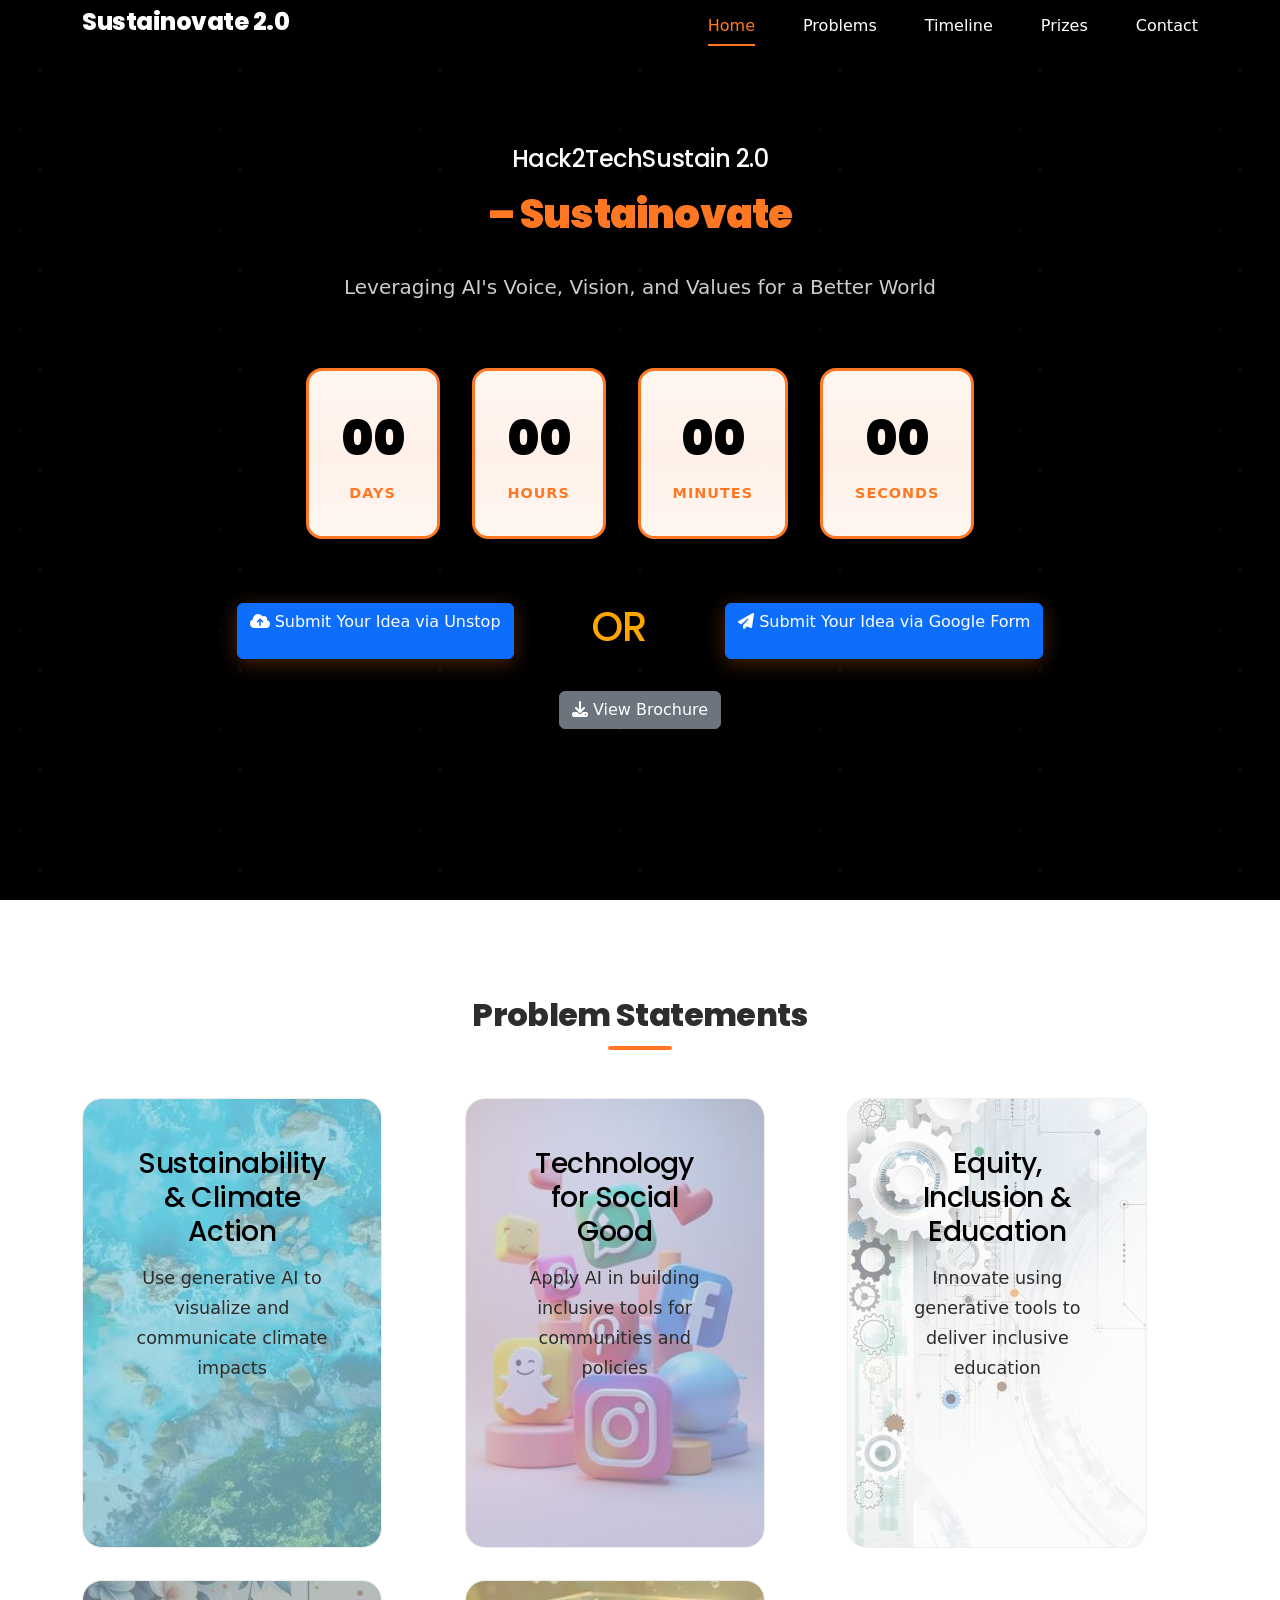
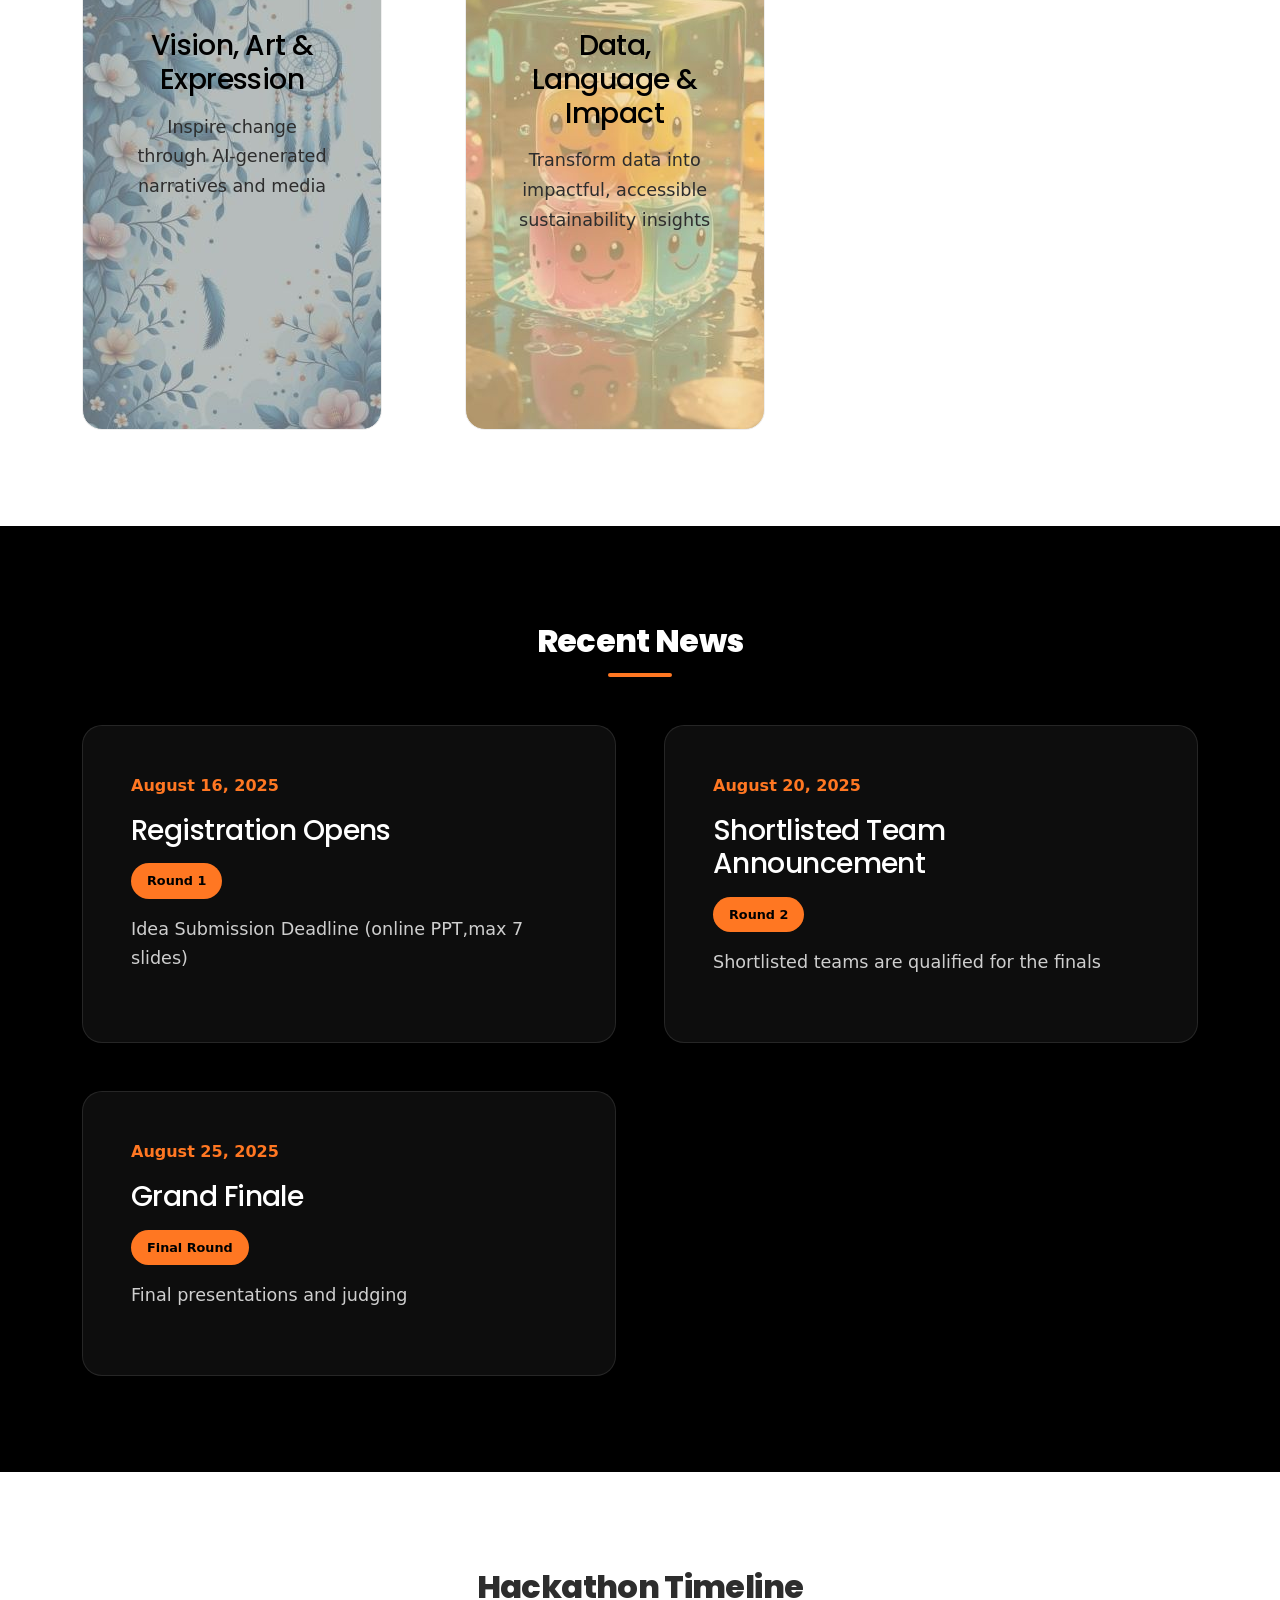
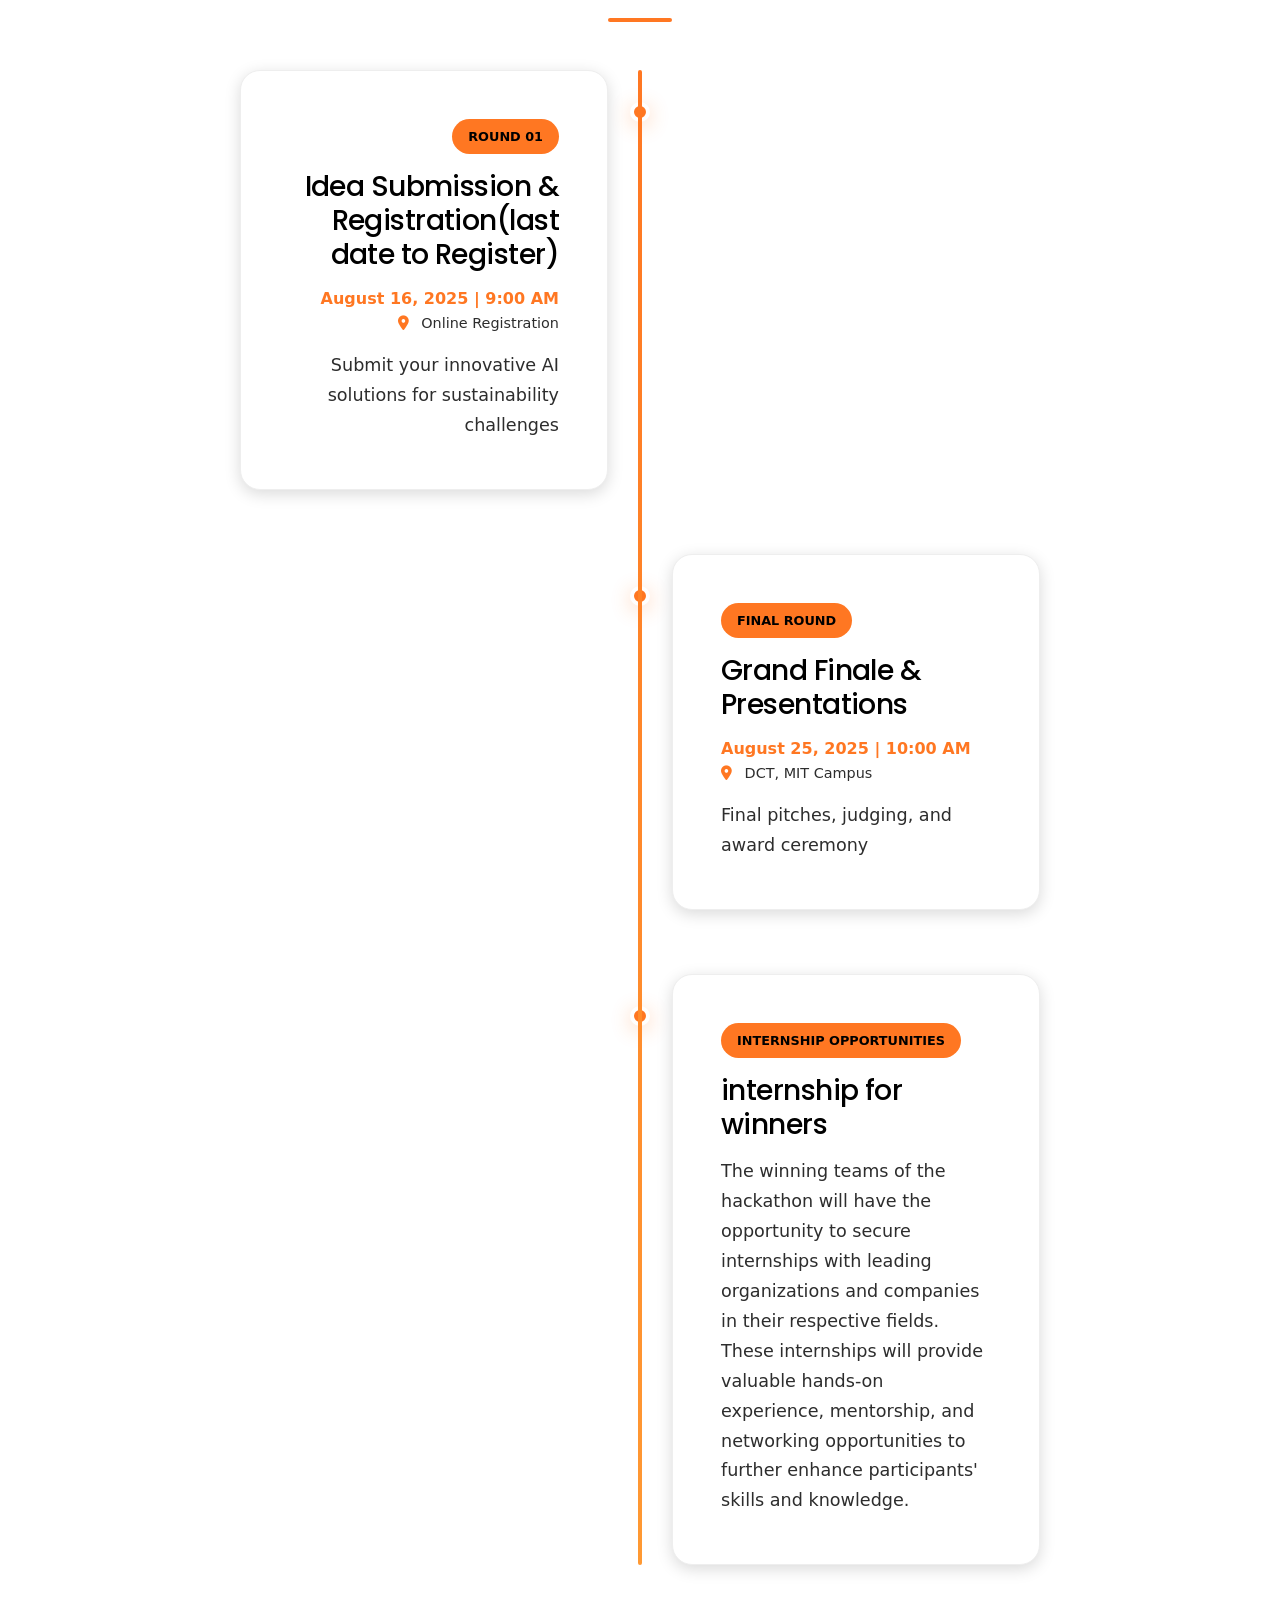
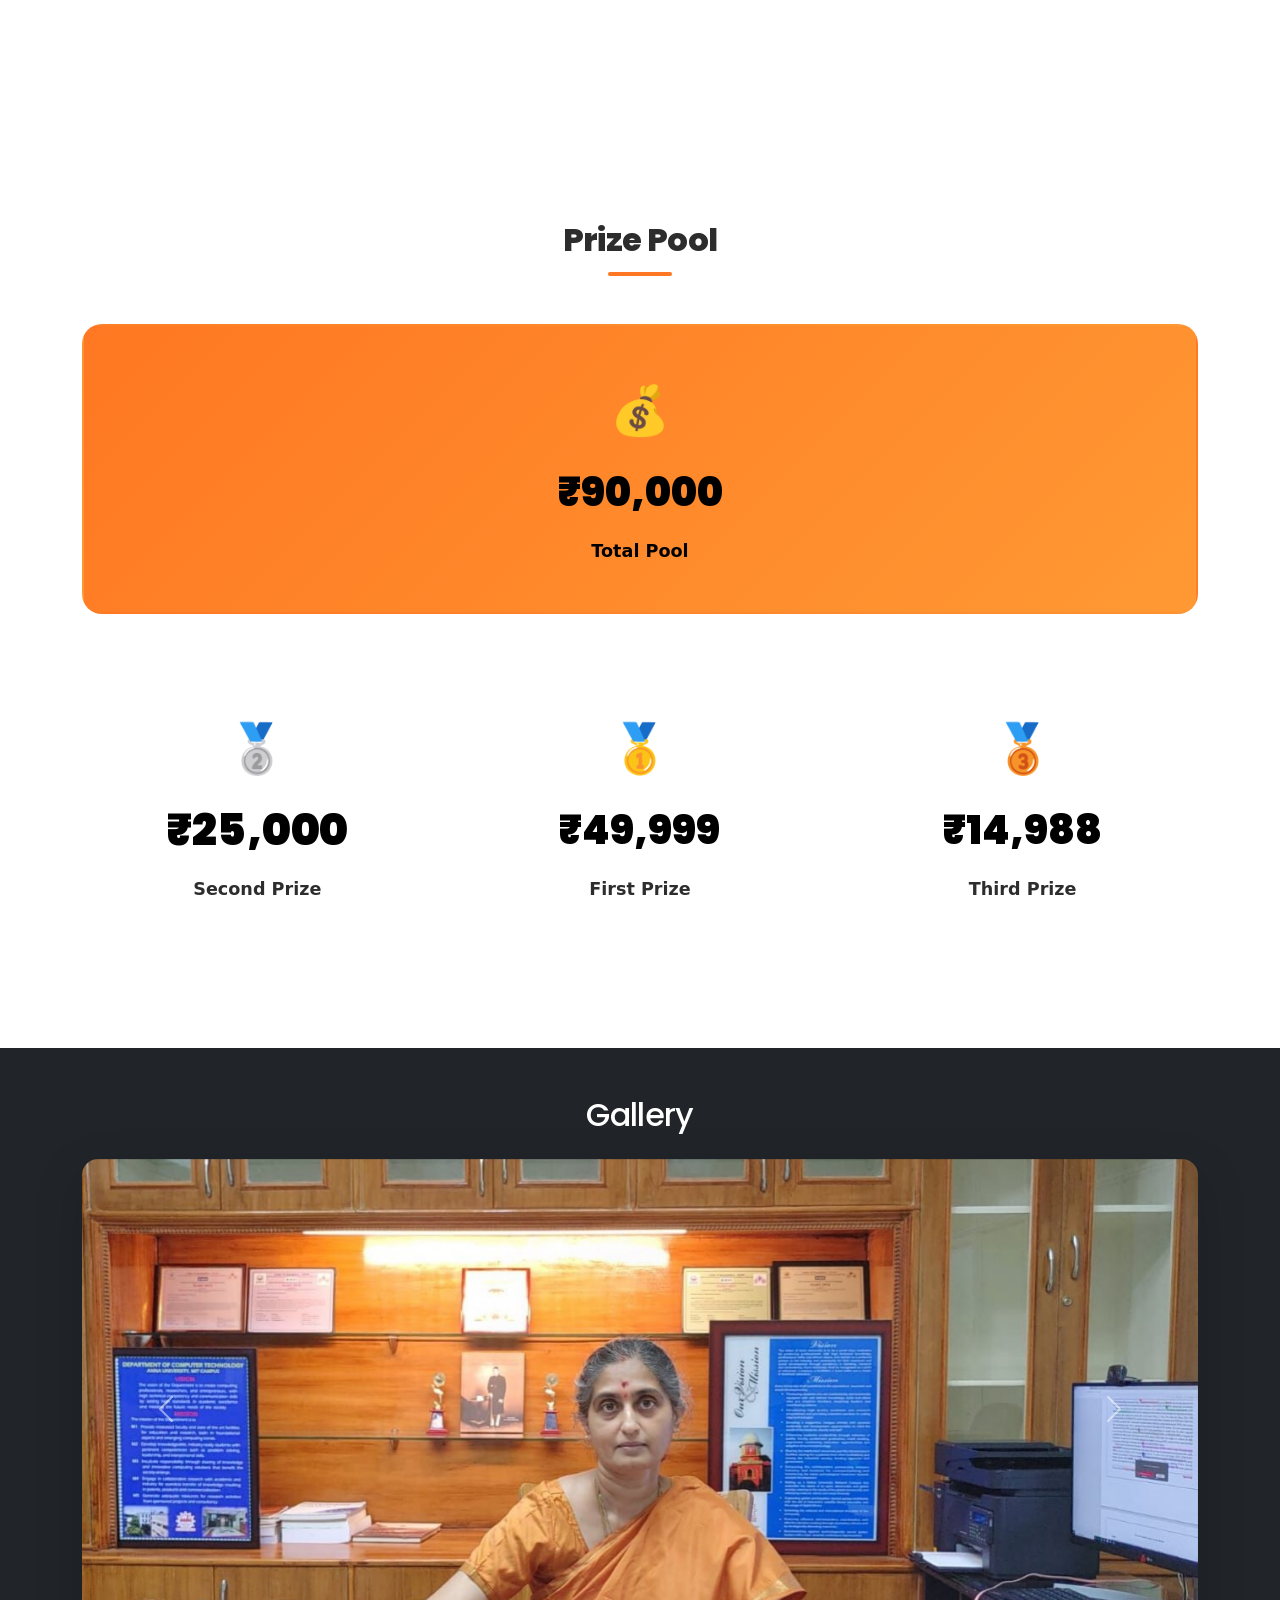
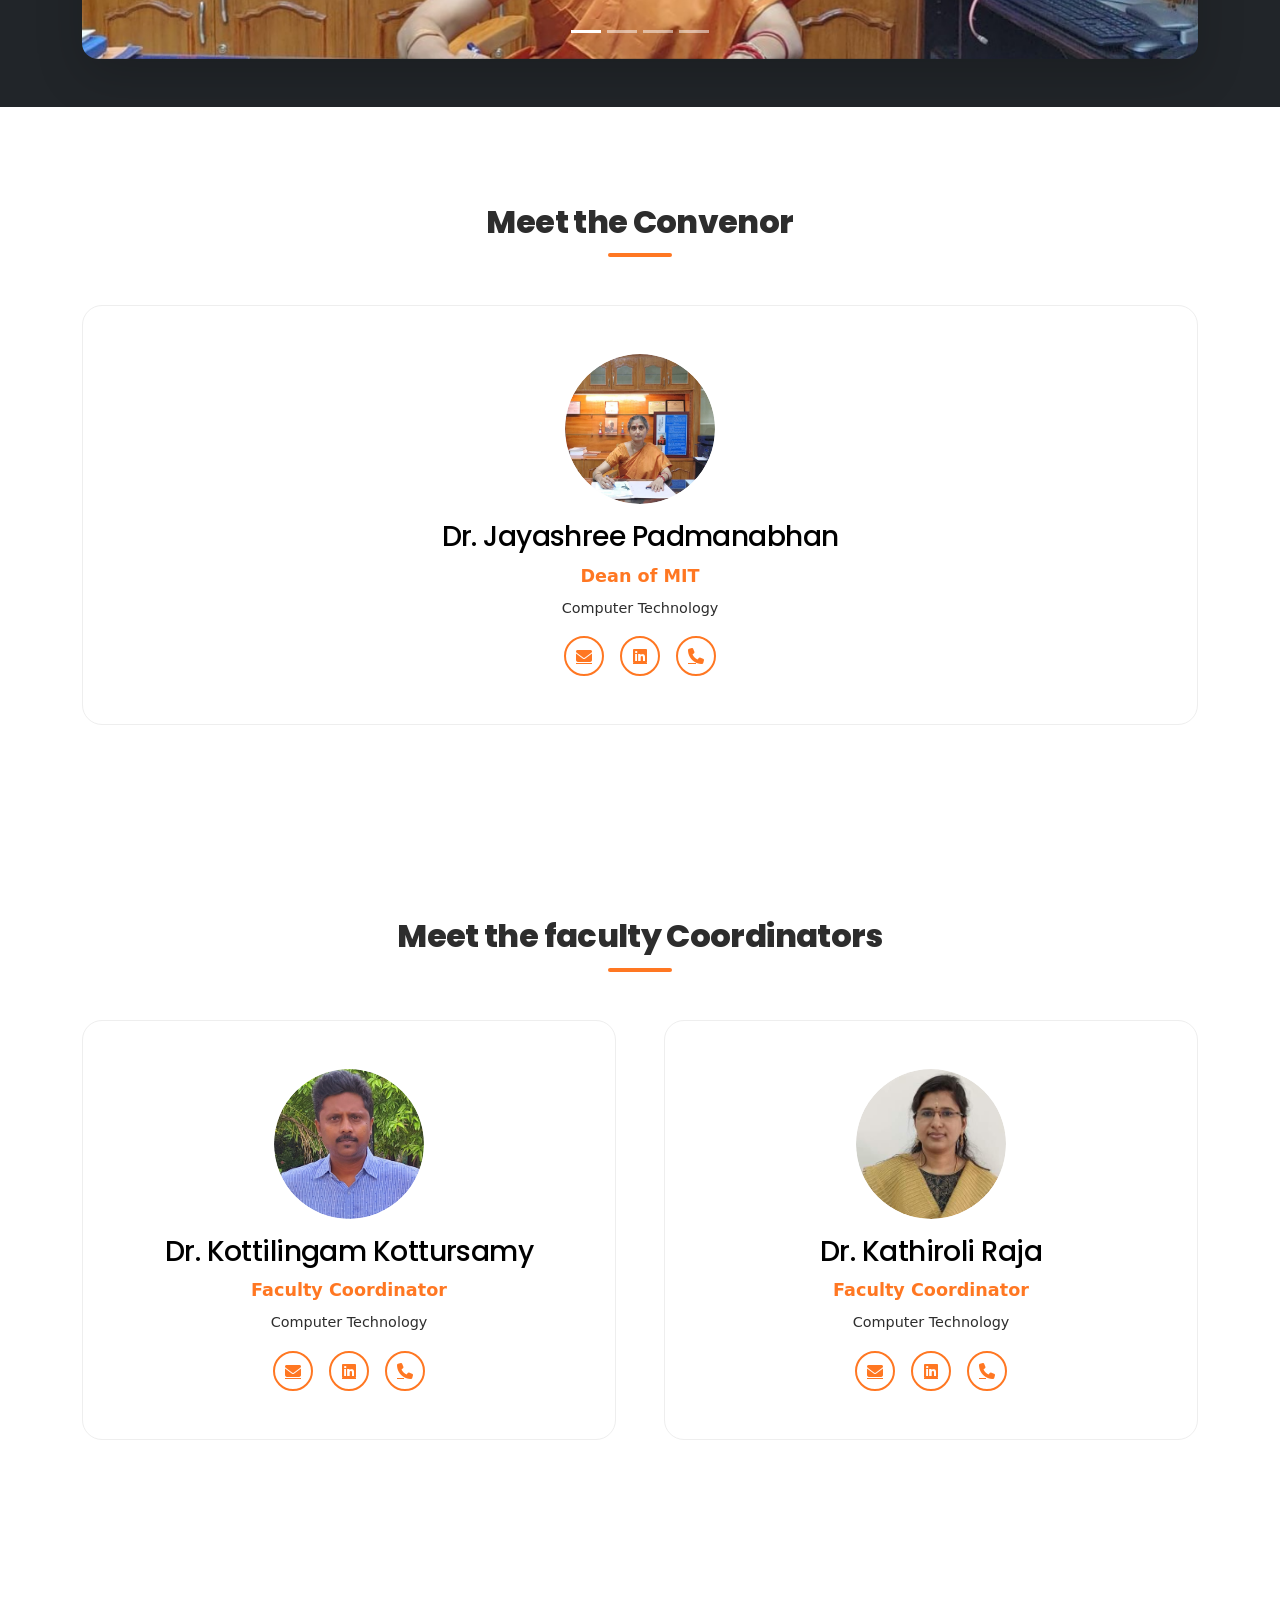
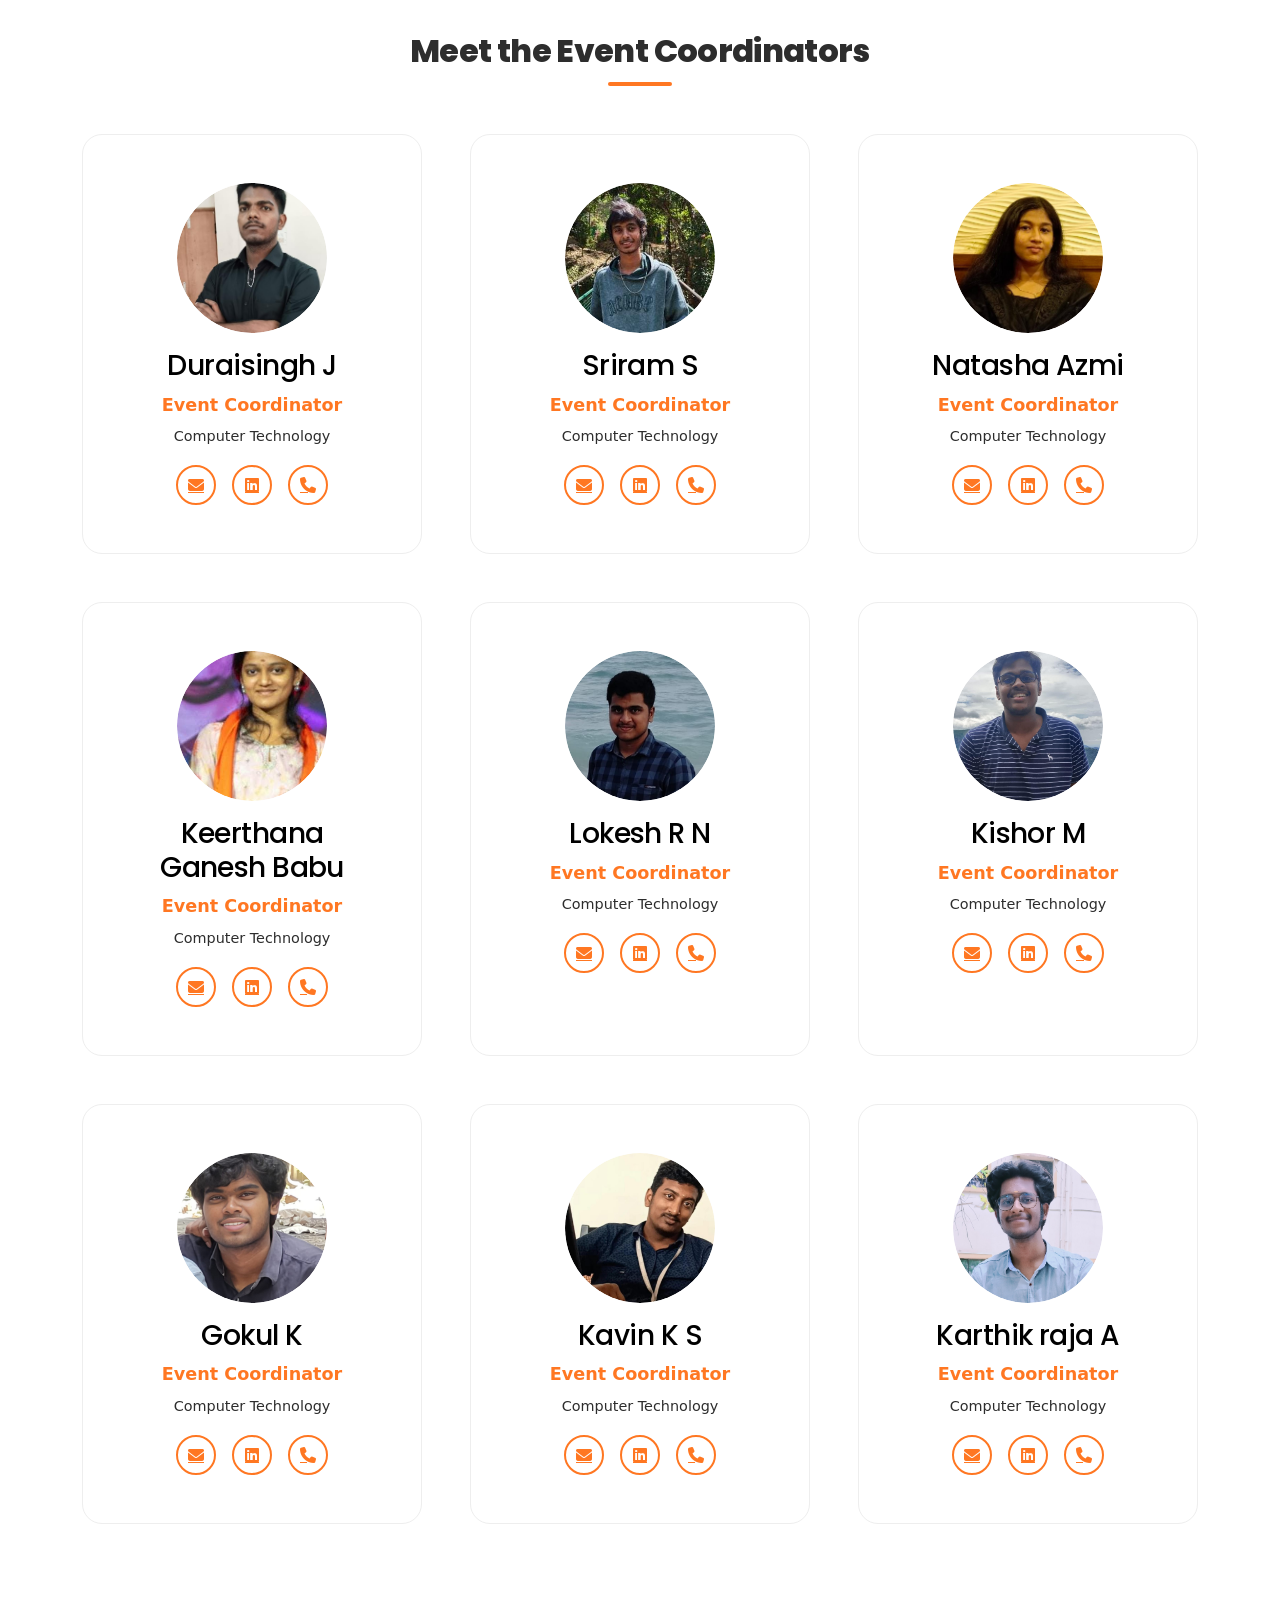
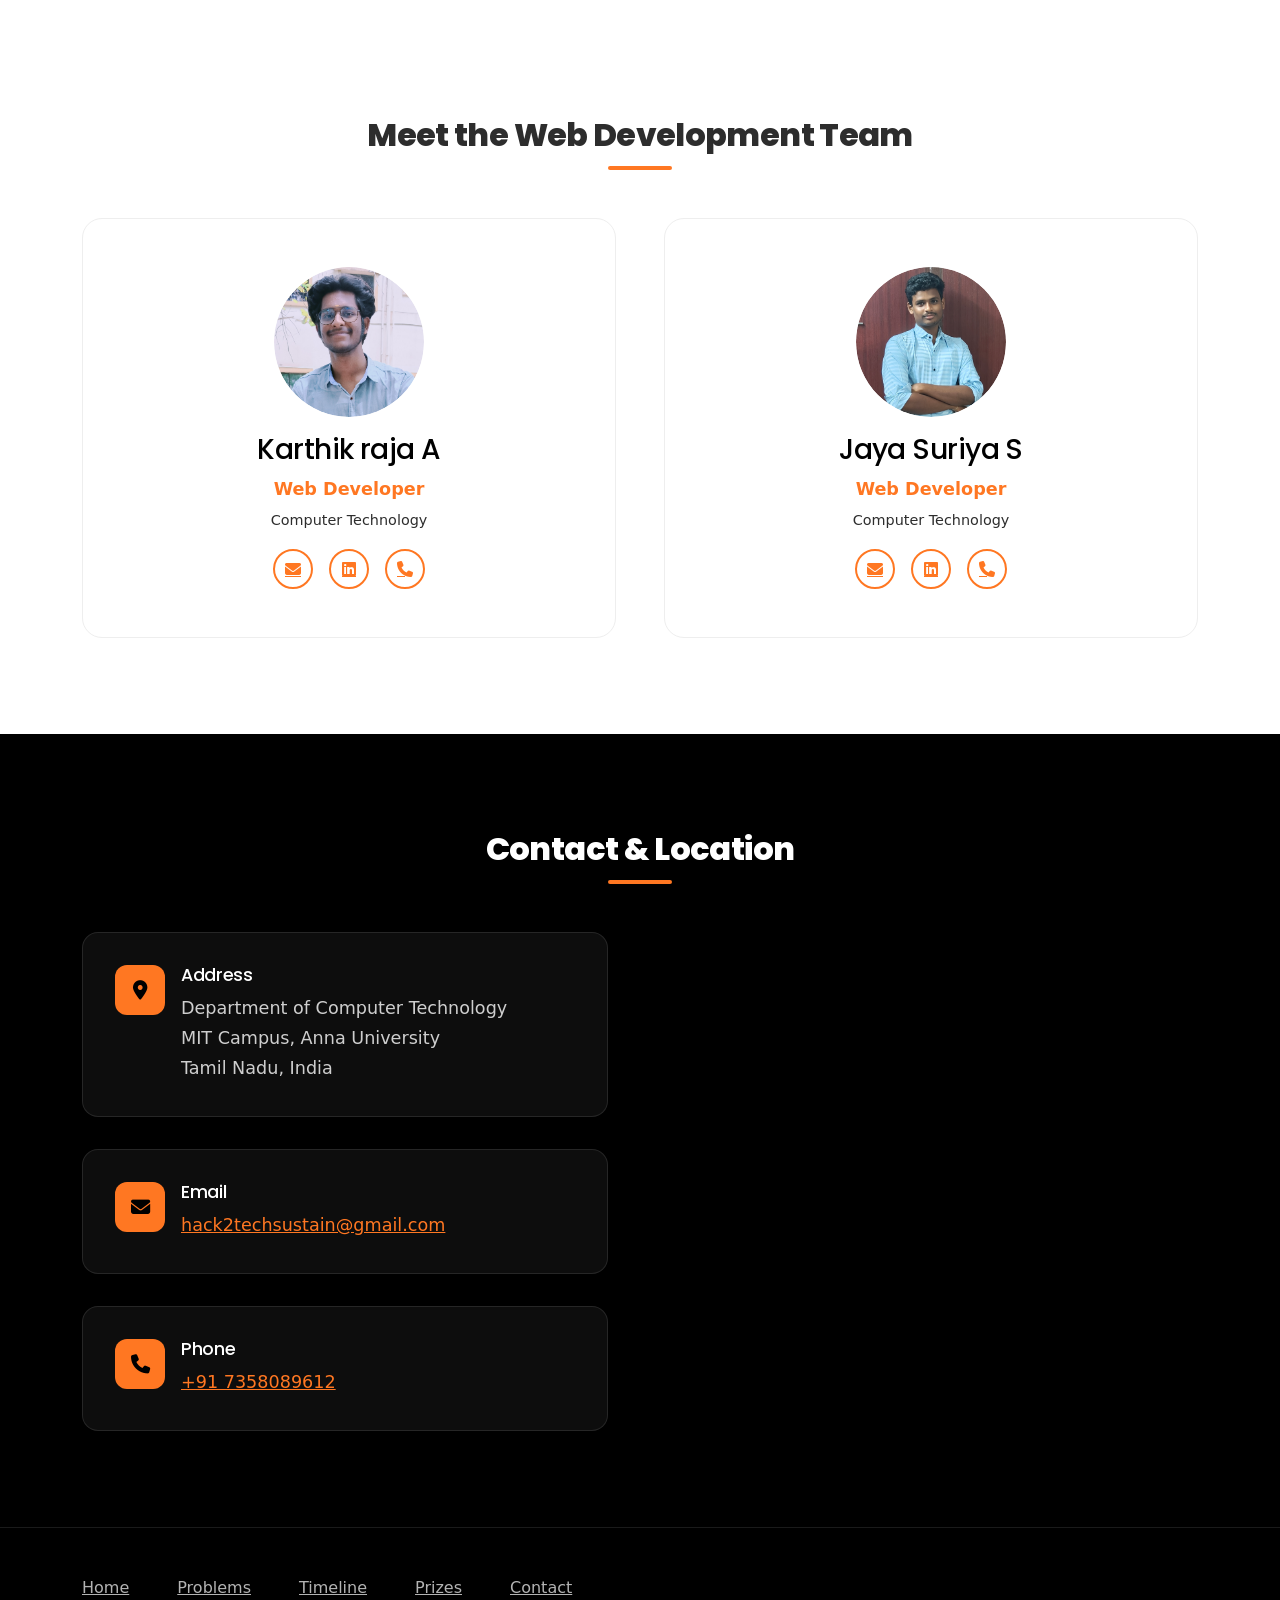
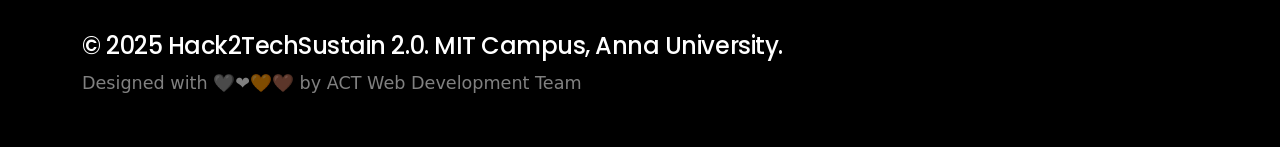
==== commit fc760c8f: "Add files via upload" ====
--- a/index.html
+++ b/index.html
@@ -167,6 +167,18 @@
                     <span class="news-tag">Round 1</span>
                     <p>Idea Submission Deadline (online PPT,max 7 slides)</p>
                 </div>
+
+
+
+
+                  <div class="news-card" data-aos="slide-left">
+                    <div class="news-date">August 20, 2025</div>
+                    <h3>Shortlisted Team Announcement</h3>
+                    <span class="news-tag">Round 2</span>
+                    <p>Shortlisted teams are qualified for the finals</p>
+                </div>
+
+
                 <div class="news-card" data-aos="slide-left">
                     <div class="news-date">August 25, 2025</div>
                     <h3>Grand Finale</h3>
@@ -203,6 +215,28 @@
                     </div>
                 </div>
 
+                
+
+               <!-- <div class="timeline-item" data-timeline="right">
+                    <div class="timeline-marker"></div>
+                    <div class="timeline-content">
+                        <div class="timeline-badge">Round 02</div>
+                        <h3>Shortlisted Teams Announcement</h3>
+                        <div class="timeline-meta">
+                            <span class="timeline-date">August 20, 2025 | 5:00 PM</span>
+                            <span class="timeline-location">
+                                <i class="fas fa-map-marker-alt"></i>
+                                Online Announcement
+                            </span>
+                        </div>-->
+
+
+                 
+
+
+
+
+
                 <div class="timeline-item" data-timeline="right">
                     <div class="timeline-marker"></div>
                     <div class="timeline-content">
@@ -225,7 +259,7 @@
                     <div class="timeline-marker"></div>
                     <div class="timeline-content">
                         <div class="timeline-badge">INTERNSHIP OPPORTUNITIES</div>
-                        <h3>INTERNSHIP FOR THE WINNERS</h3>
+                        <h3>internship for winners</h3>
                         <div class="timeline-meta">
                         </div>
                         <p>The winning teams of the hackathon will have the opportunity to secure internships with leading organizations and companies in their respective fields. These internships will provide valuable hands-on experience, mentorship, and networking opportunities to further enhance participants' skills and knowledge.</p>
@@ -240,7 +274,7 @@
         <div class="container">
             <h2 class="section-title">Prize Pool</h2>
 
-            <div class="prize-card special" data-aos="zoom-in" data-aos-delay="100000">
+            <div class="prize-card special" data-aos="zoom-in" data-aos-delay="1000000">
                     <div class="prize-rank">💰</div>
                     <div class="prize-amount" data-target="90000">₹0</div>
                     <div class="prize-title">Total Pool</div>
@@ -251,20 +285,20 @@
 
             <div class="prizes-grid">
 
-                    <div class="prize-card" data-aos="zoom-in" data-aos-delay="50000">
+                    <div class="prize-card" data-aos="zoom-in" data-aos-delay="500000">
                     <div class="prize-rank">🥈</div>
                     <div class="prize-amount" data-target="25000">₹0</div>
                     <div class="prize-title">Second Prize</div>
                 </div>
 
 
-                <div class="prize-card" data-aos="zoom-in" data-aos-delay="30000">
+                <div class="prize-card" data-aos="zoom-in" data-aos-delay="300000">
                     <div class="prize-rank">🥇</div>
                     <div class="prize-amount" data-target="50000">₹0</div>
                     <div class="prize-title">First Prize</div>
                 </div>
             
-                <div class="prize-card" data-aos="zoom-in" data-aos-delay="70000">
+                <div class="prize-card" data-aos="zoom-in" data-aos-delay="700000">
                     <div class="prize-rank">🥉</div>
                     <div class="prize-amount" data-target="15000">₹0</div>
                     <div class="prize-title">Third Prize</div>
@@ -610,7 +644,7 @@
                 </div>
 
 
-                        <div class="organizer-card" data-aos="fade-up" data-aos-delay="300">
+                 <div class="organizer-card" data-aos="fade-up" data-aos-delay="300">
                      <div class="organizer-aavatar">
                         <img src="kavin.jpg" alt="kavin">
                     </div>
@@ -631,6 +665,29 @@
                         </a>
 
 
+                    </div>
+                </div>
+
+
+
+                 <div class="organizer-card" data-aos="fade-up" data-aos-delay="100">
+                    <div class="organizer-aavatar">
+                        <img src="karhikraja.jpg" alt="karhikraja">
+                    </div>
+                    <h3>Karthik raja A</h3>
+                    <p class="organizer-role">Event Coordinator</p>
+                    <p class="organizer-dept">Computer Technology</p>
+                    <div class="organizer-contact">
+                        <a href="mailto:karthikrajaanand12@gmail.com ">
+                            <i class="fas fa-envelope"></i>
+                        </a>
+                        <a href="https://www.linkedin.com/in/karthikraja2345/" target="_blank">
+                            <i class="fab fa-linkedin"></i>
+                        </a>
+
+                                 <a href="tel:+919442143046">
+                            <i class="fas fa-phone"></i>
+                        </a>
                     </div>
                 </div>
             </div>
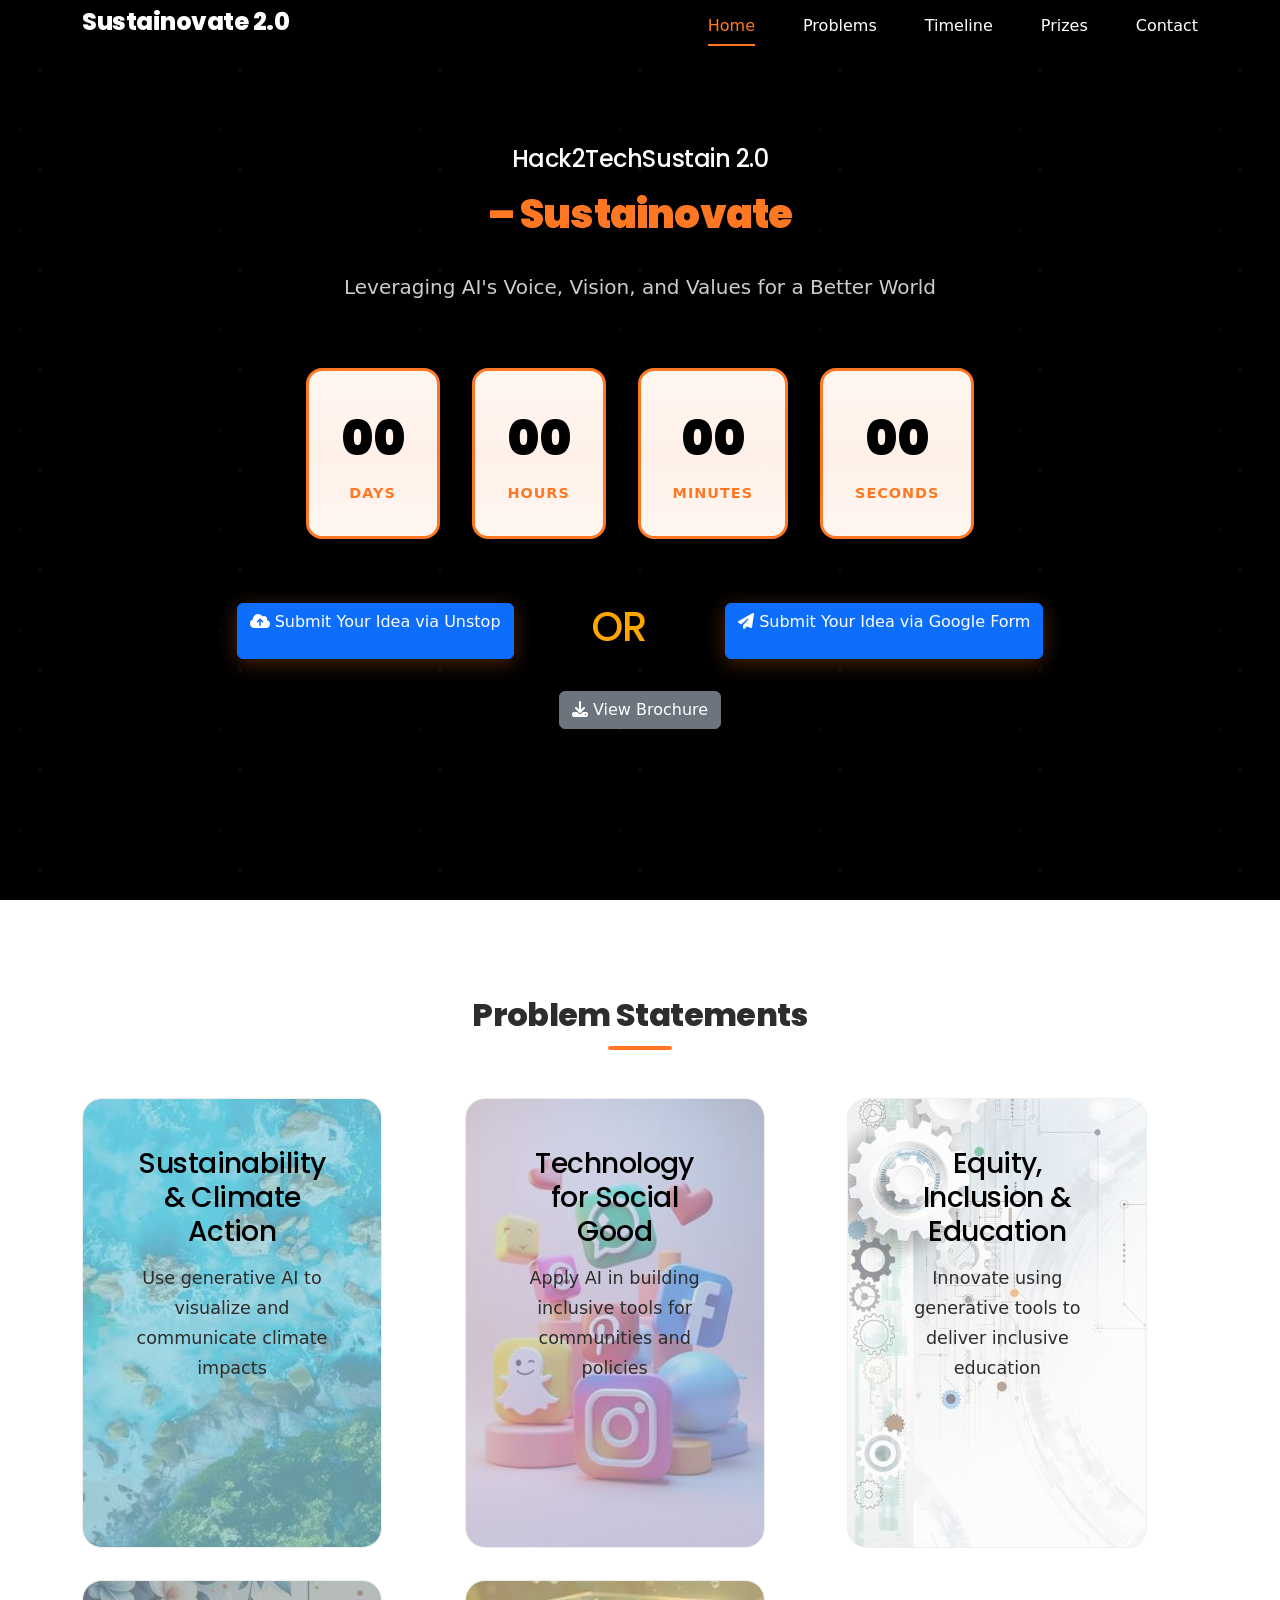
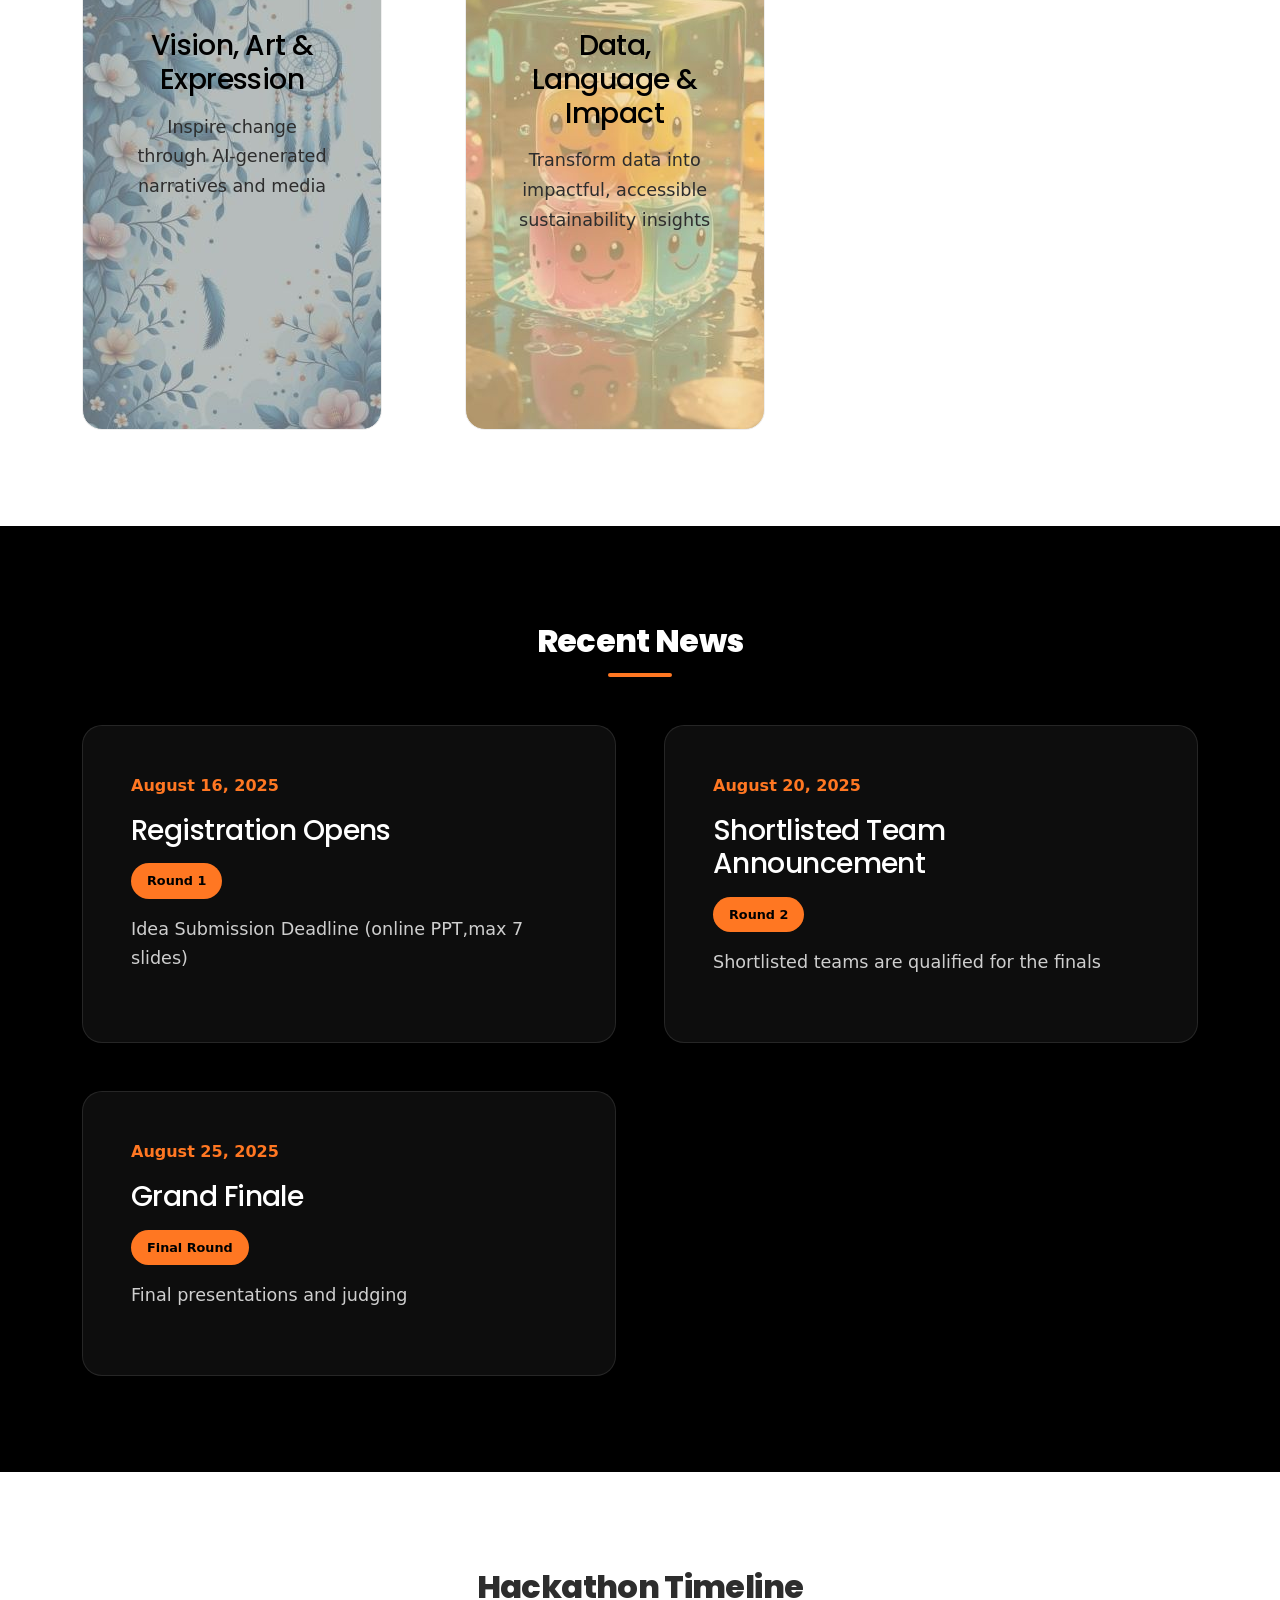
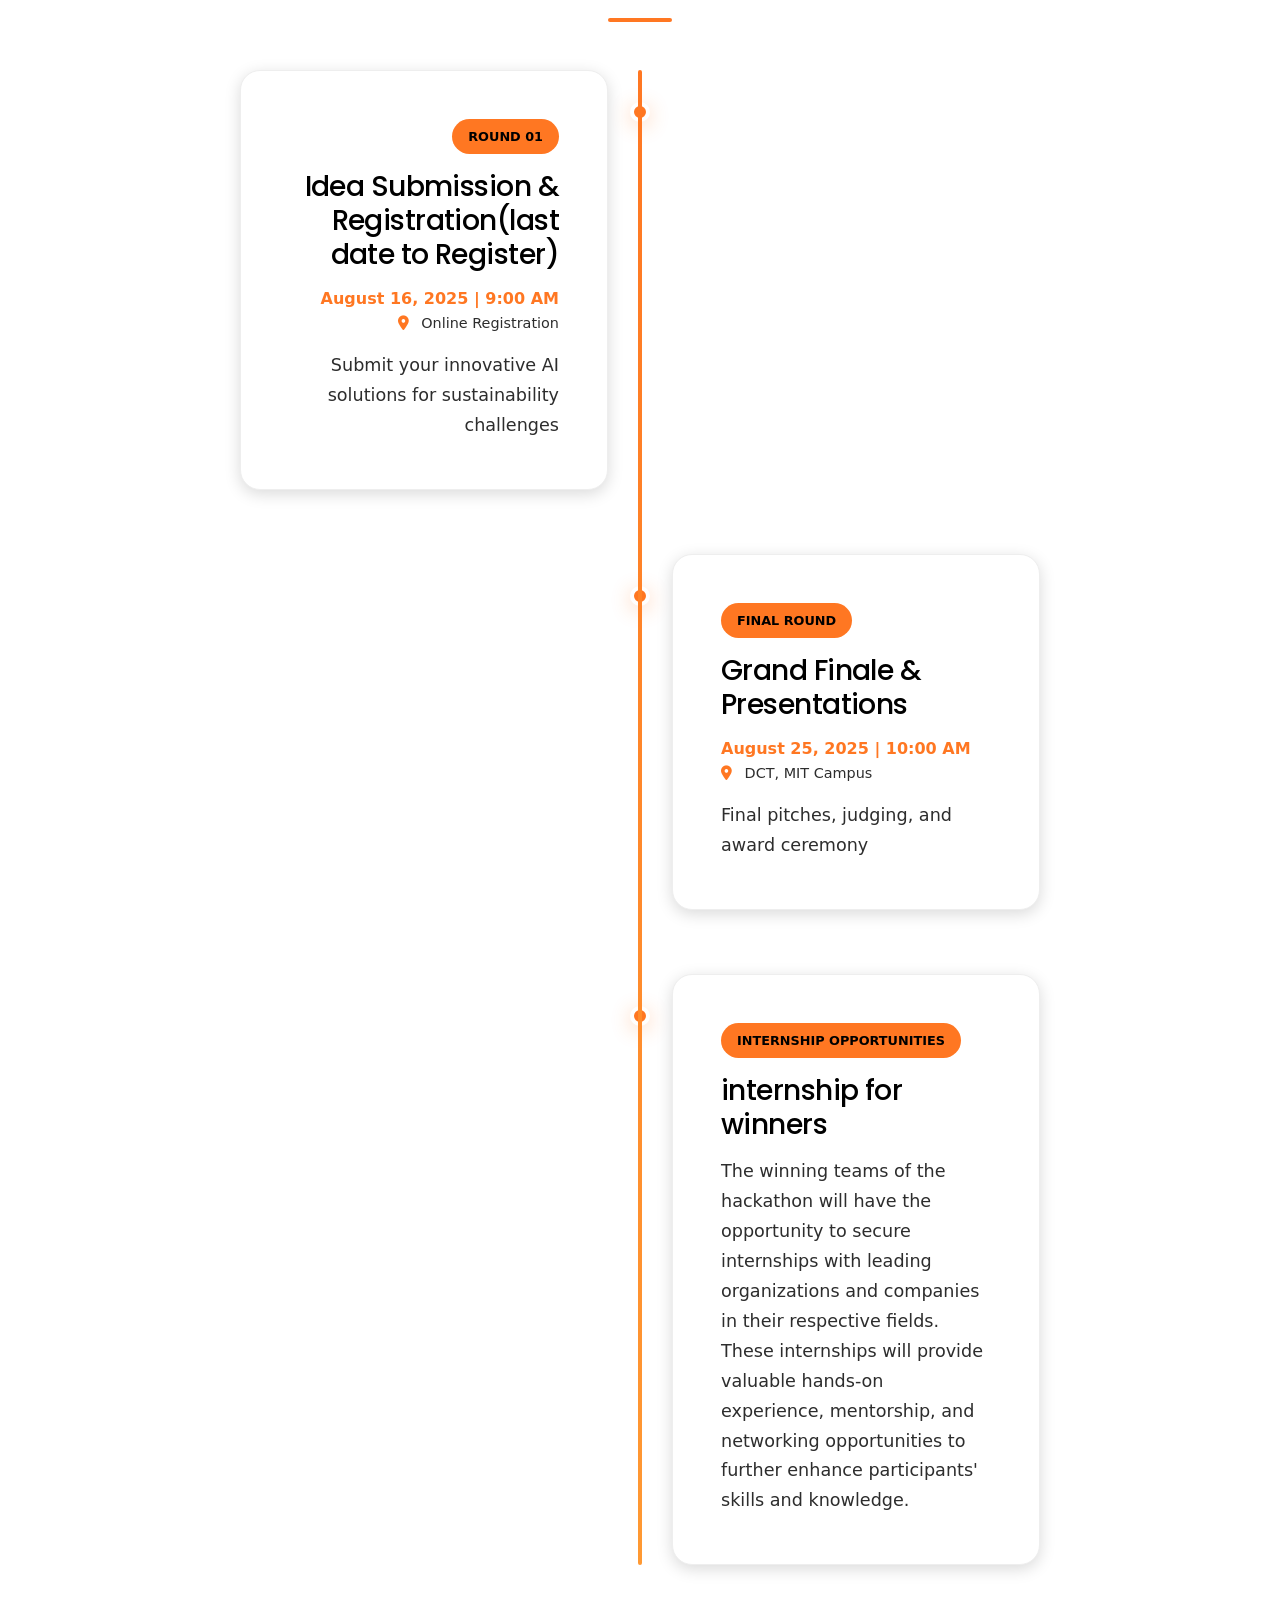
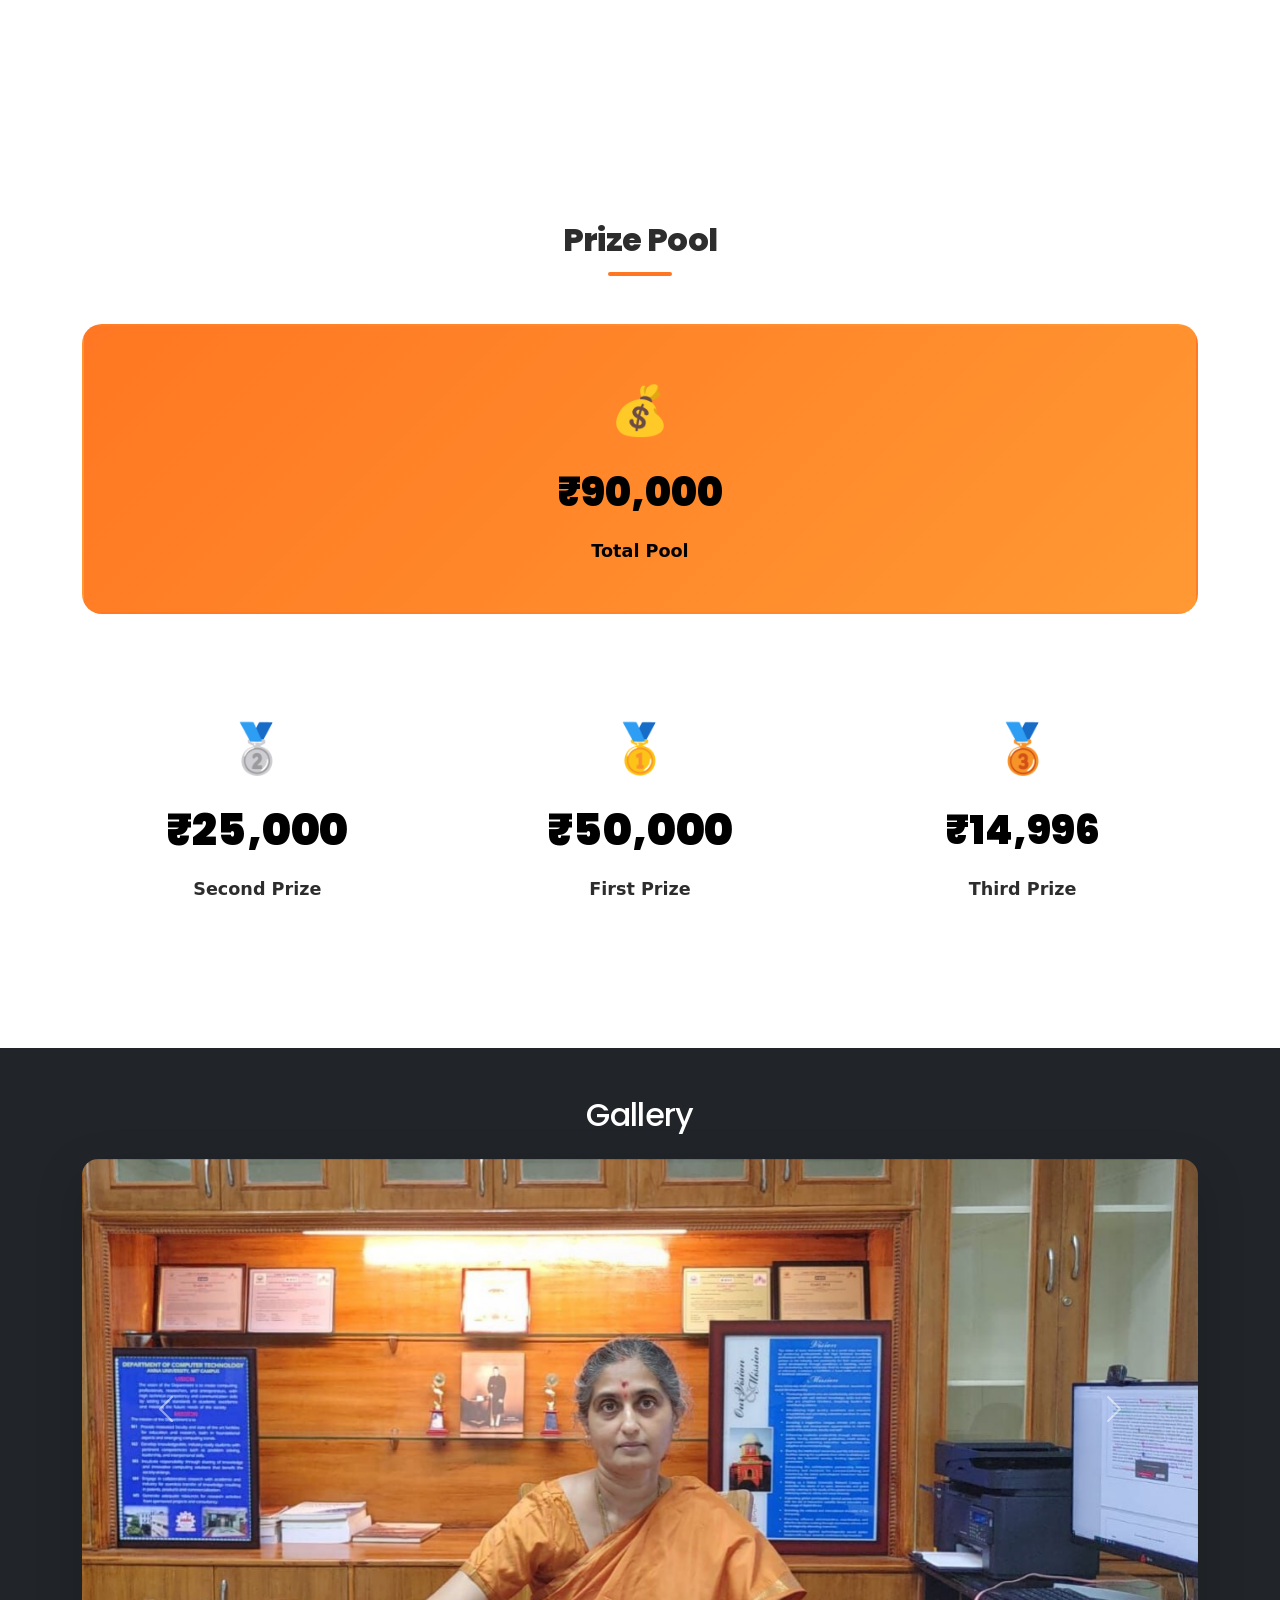
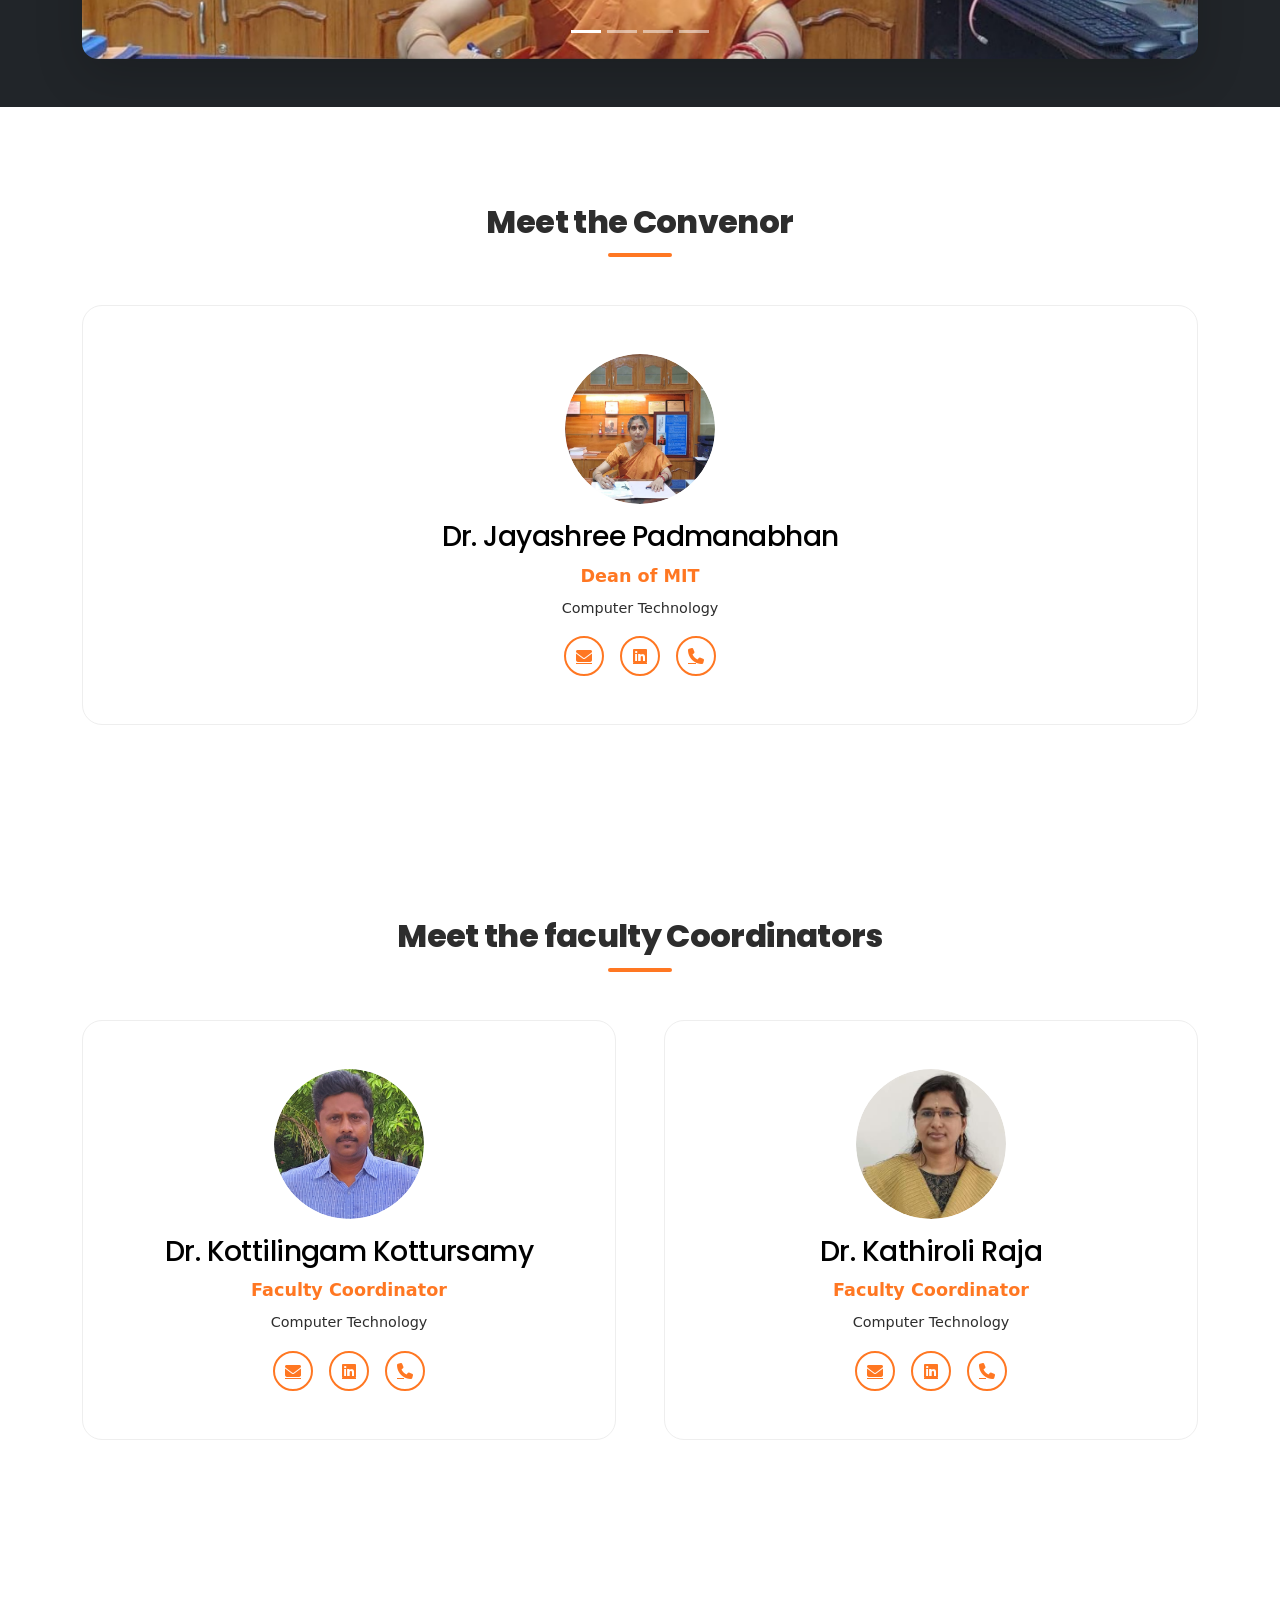
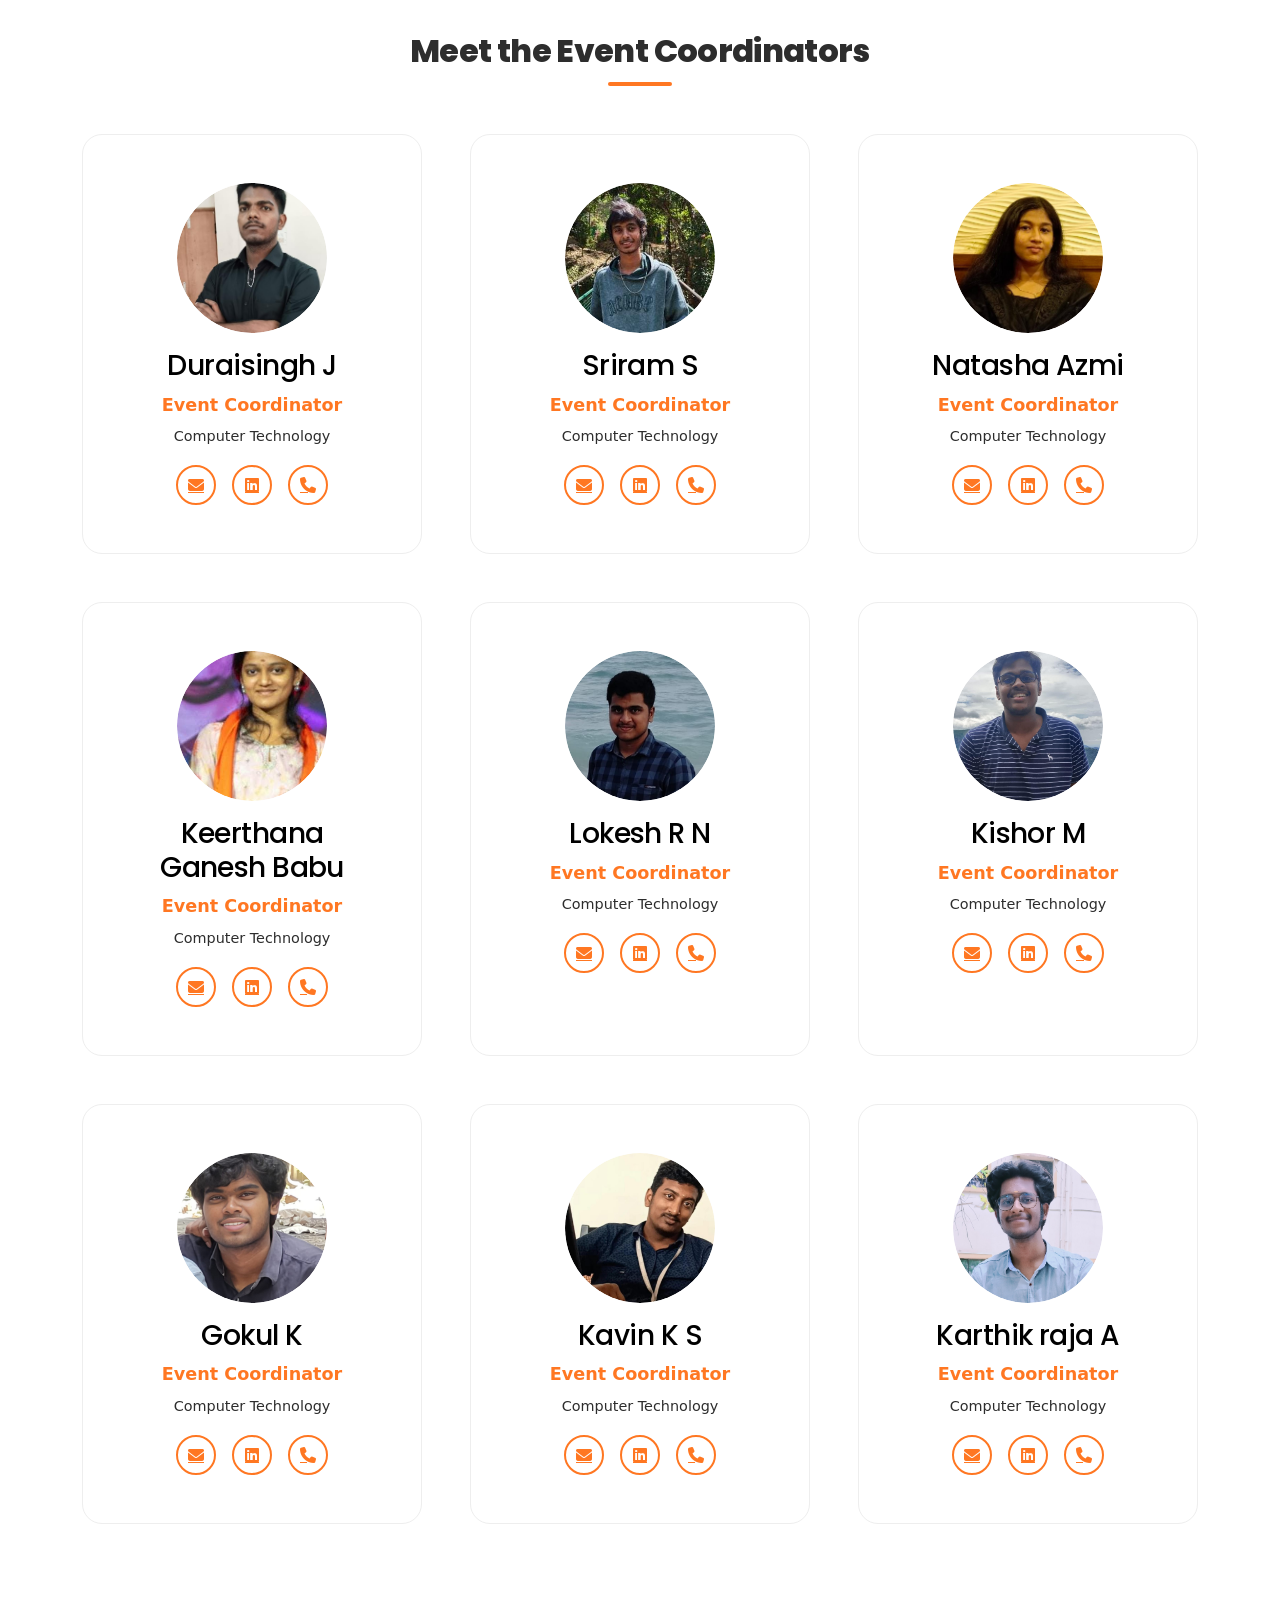
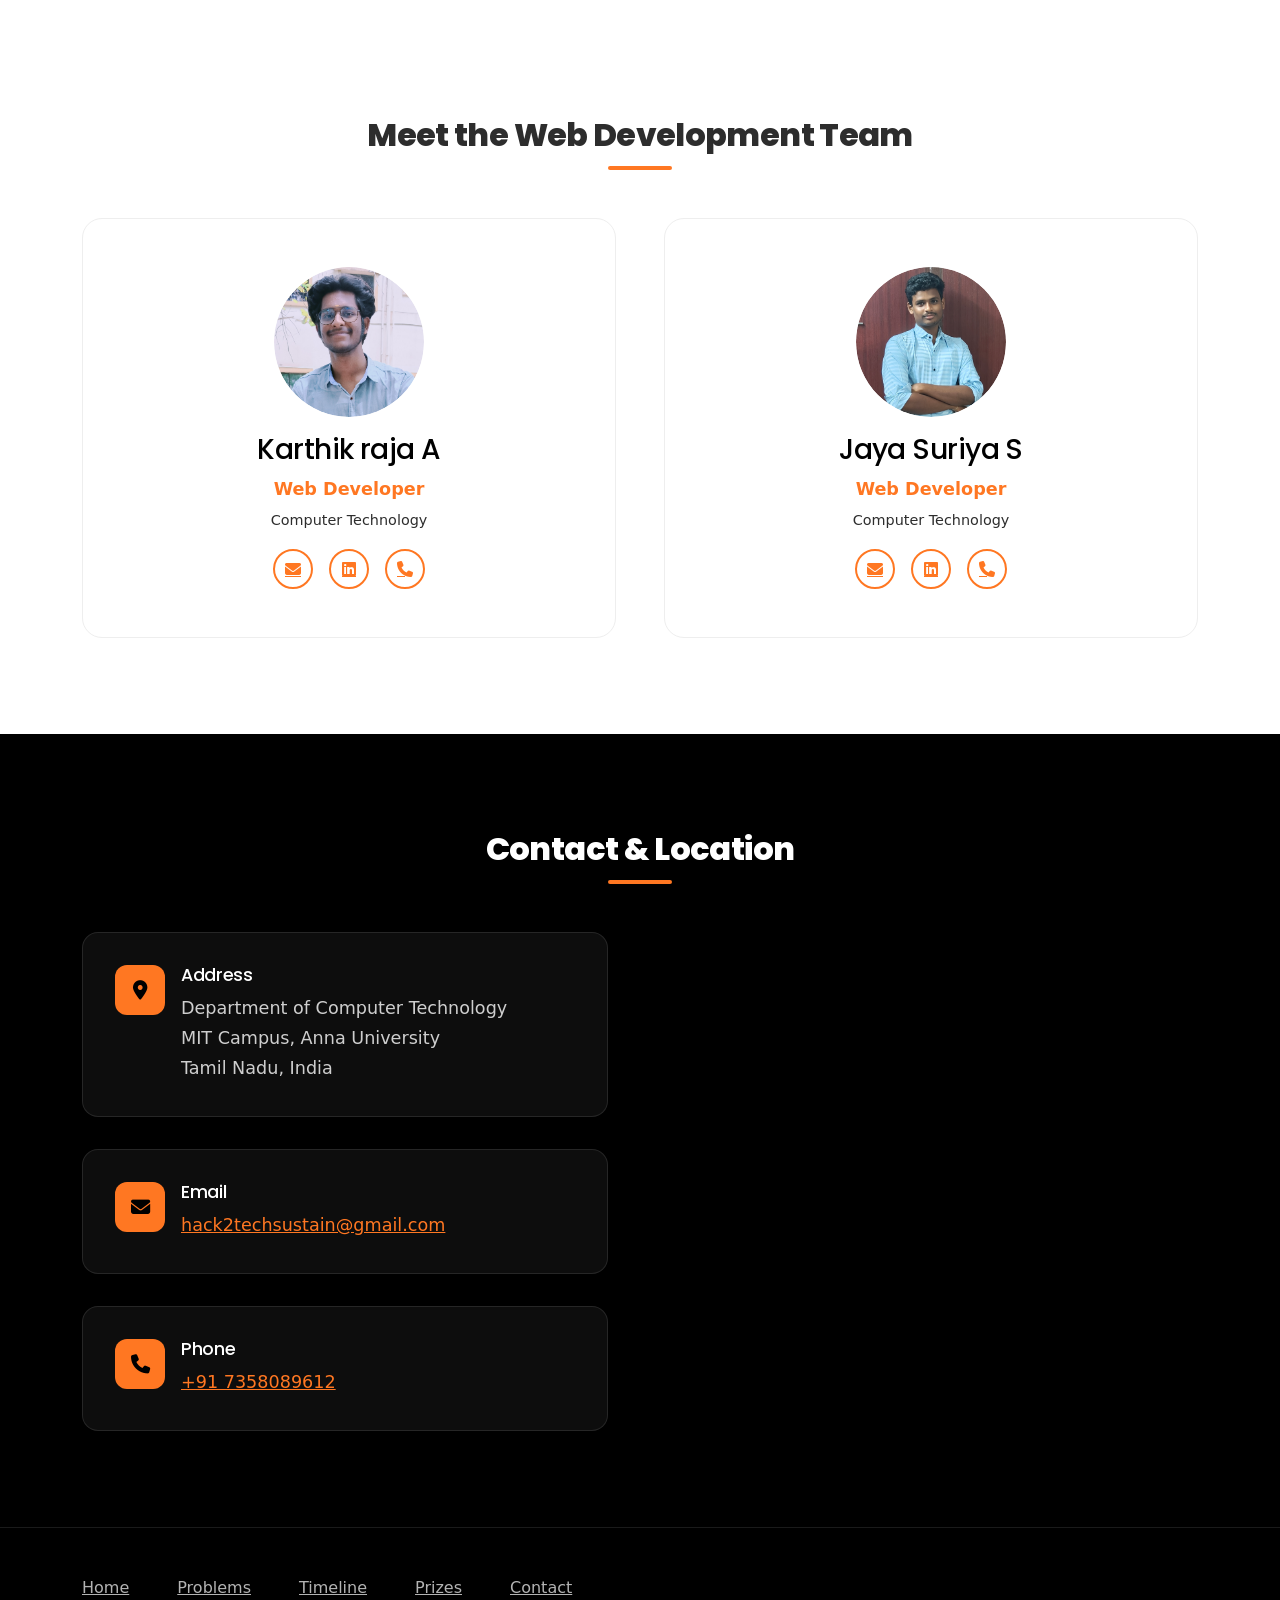
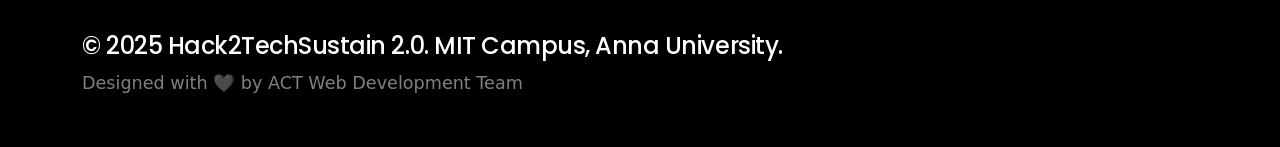
==== commit b76d7543: "Update index.html" ====
--- a/index.html
+++ b/index.html
@@ -834,7 +834,7 @@
                 </div>
                 <div class="footer-copy">
                     <h4>© 2025 Hack2TechSustain 2.0. MIT Campus, Anna University.</h4>
-                    <p>Designed with 🩶❤️🧡🤎 by ACT Web Development Team</p>
+                    <p>Designed with 🩶 by ACT Web Development Team</p>
                 </div>
             </div>
         </div>
@@ -849,4 +849,4 @@
     <script src="app.js"></script>
 </body>
 
-</html>+</html>
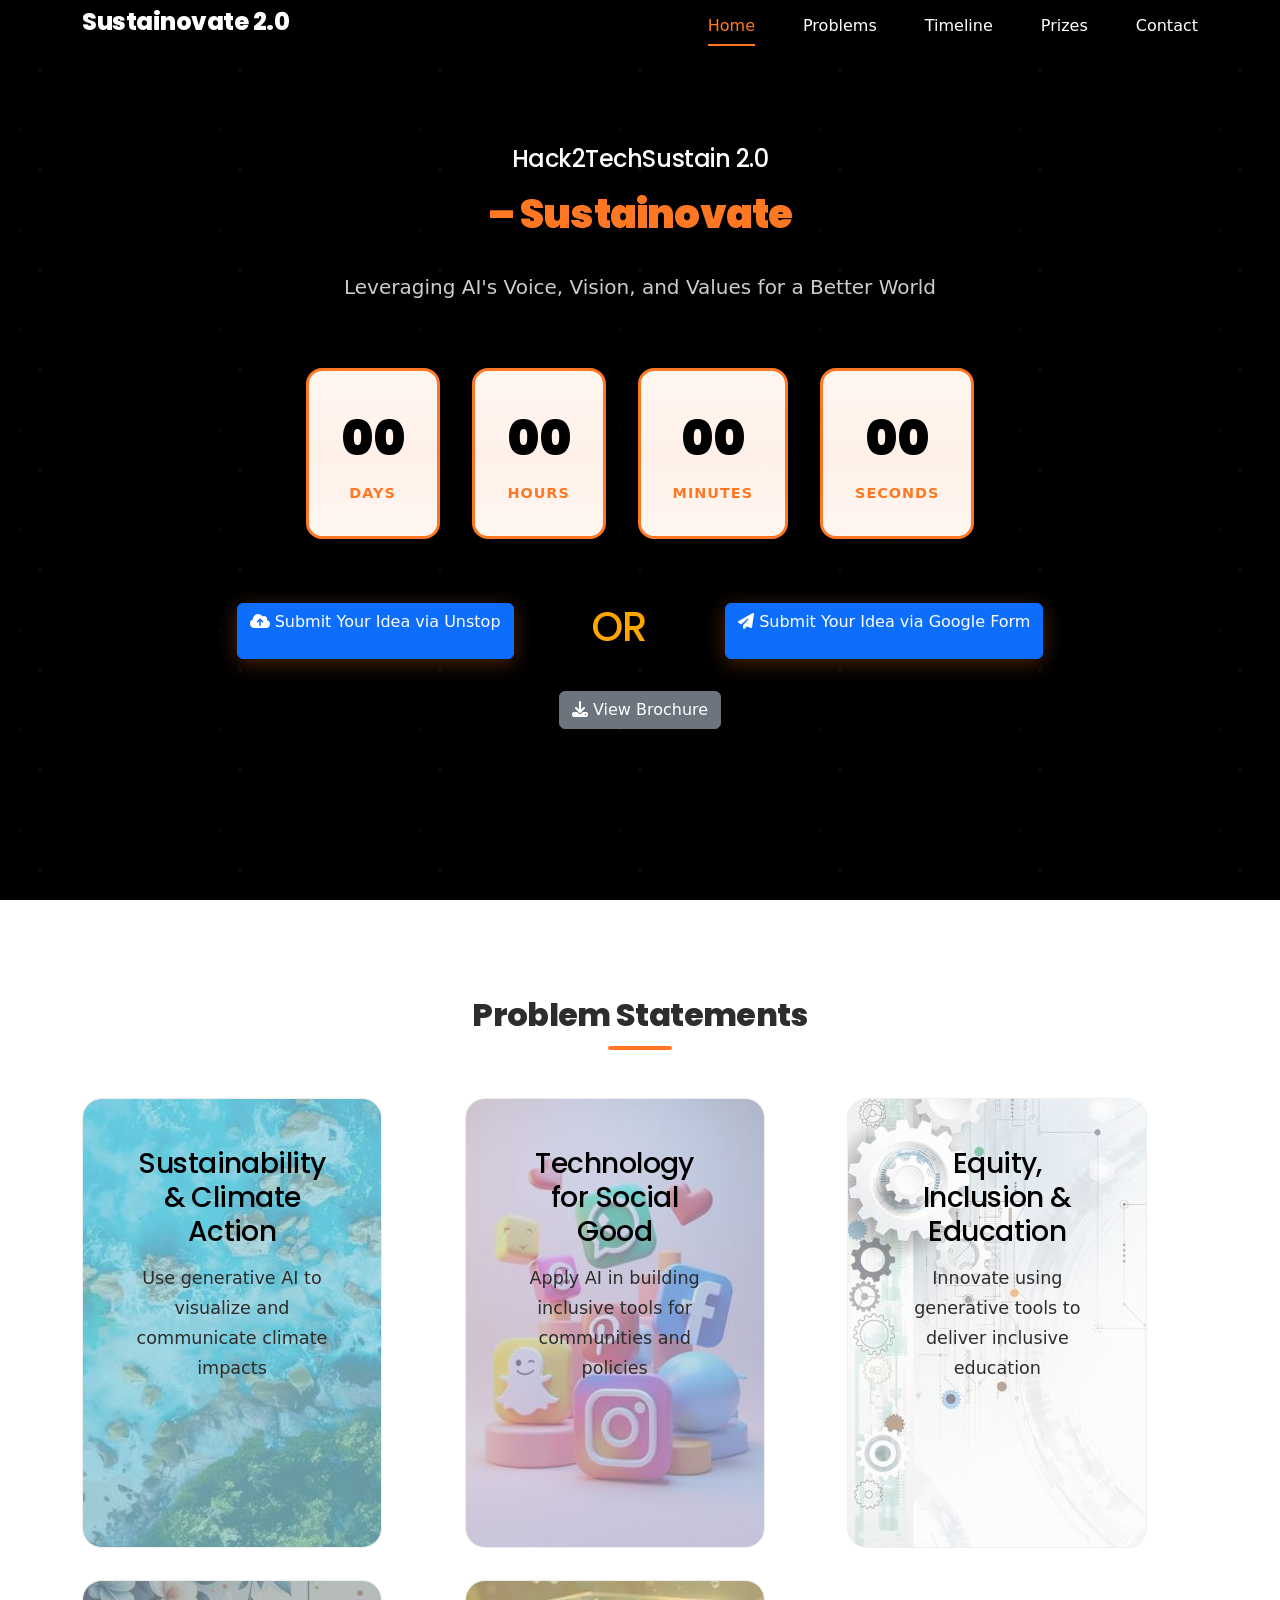
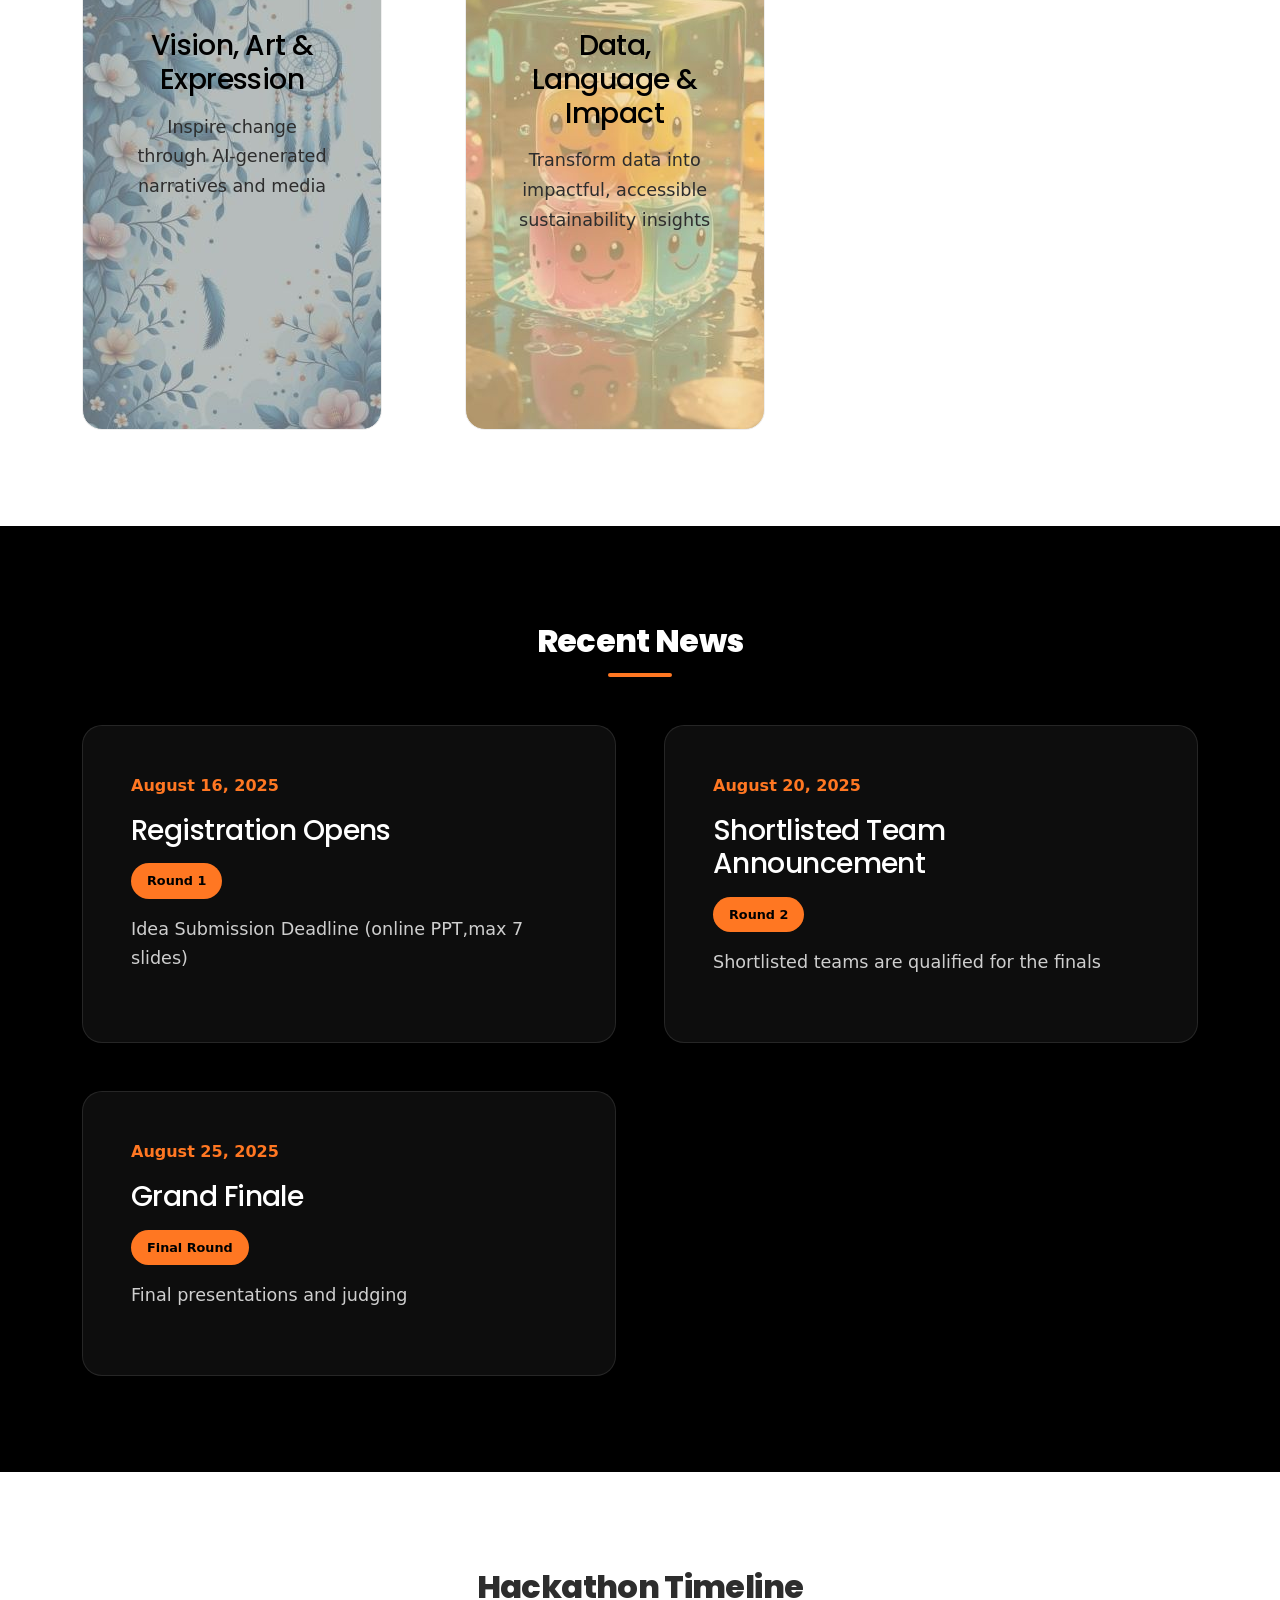
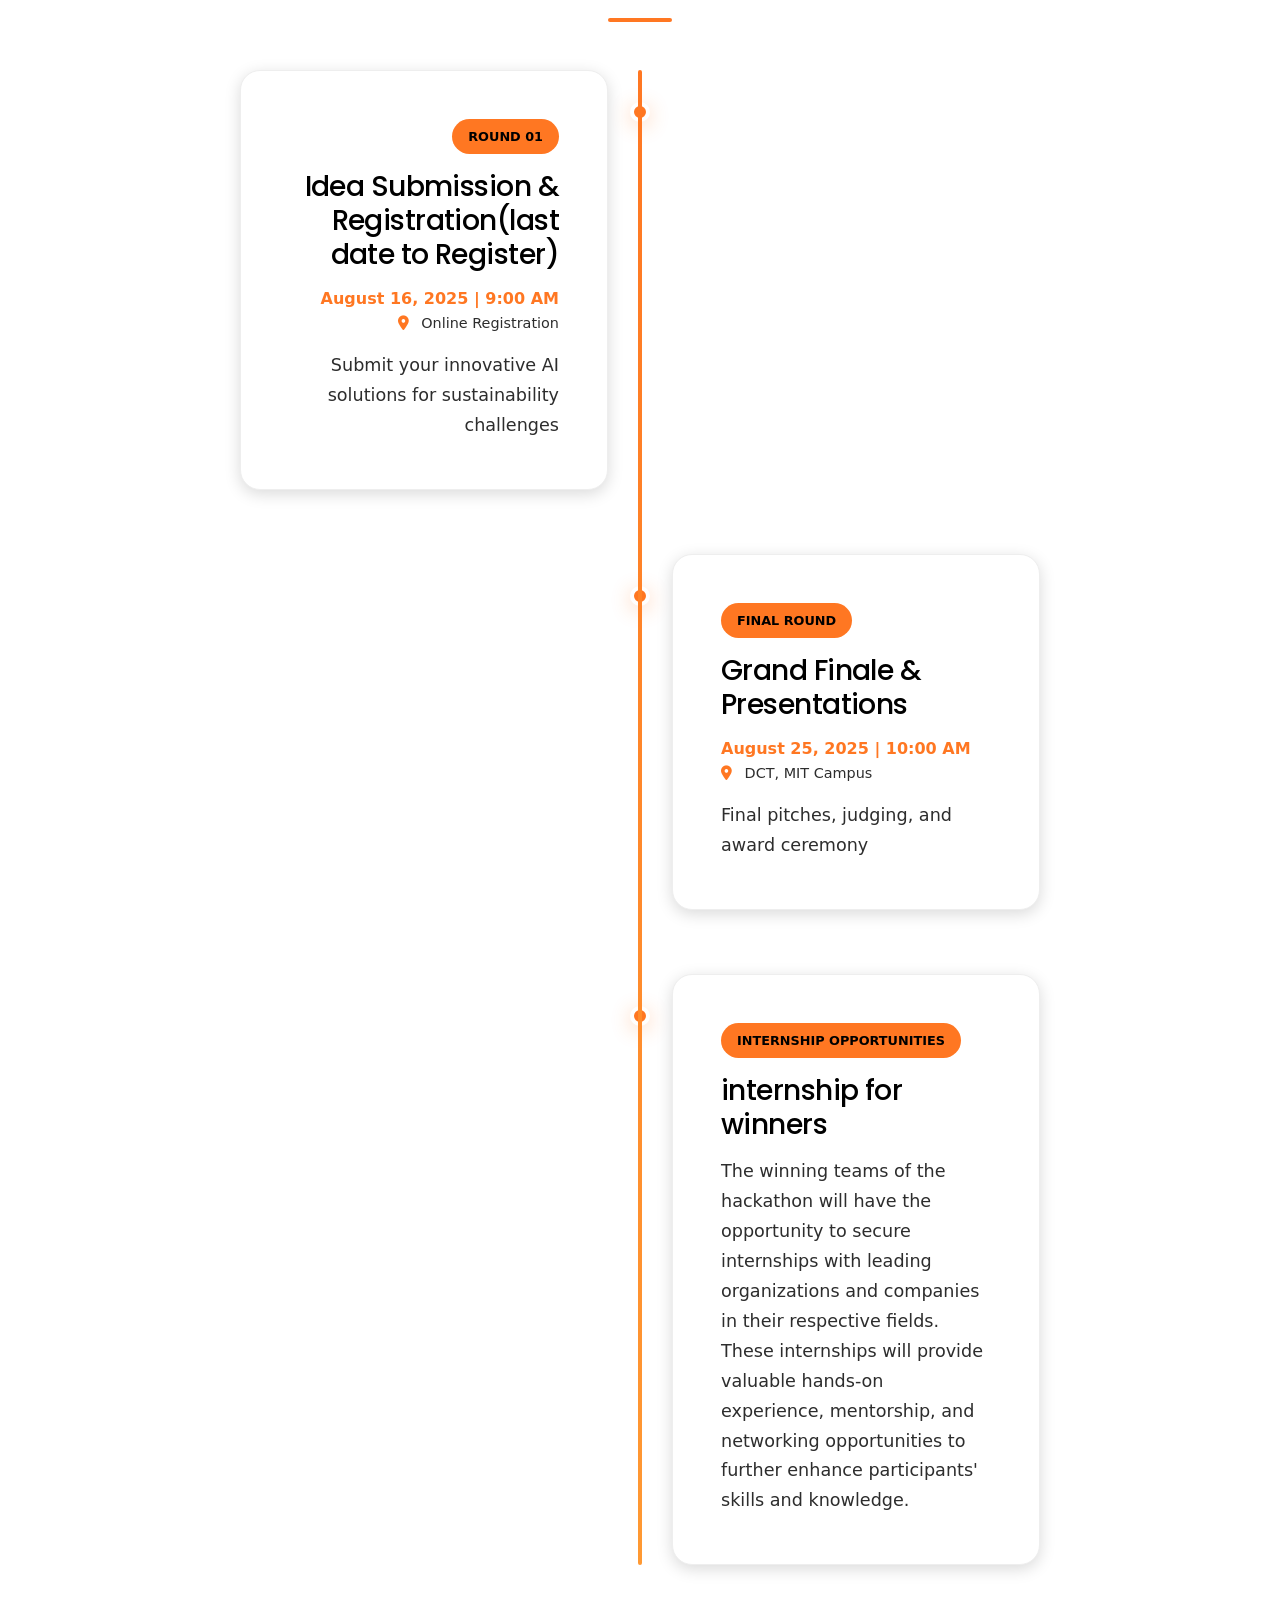
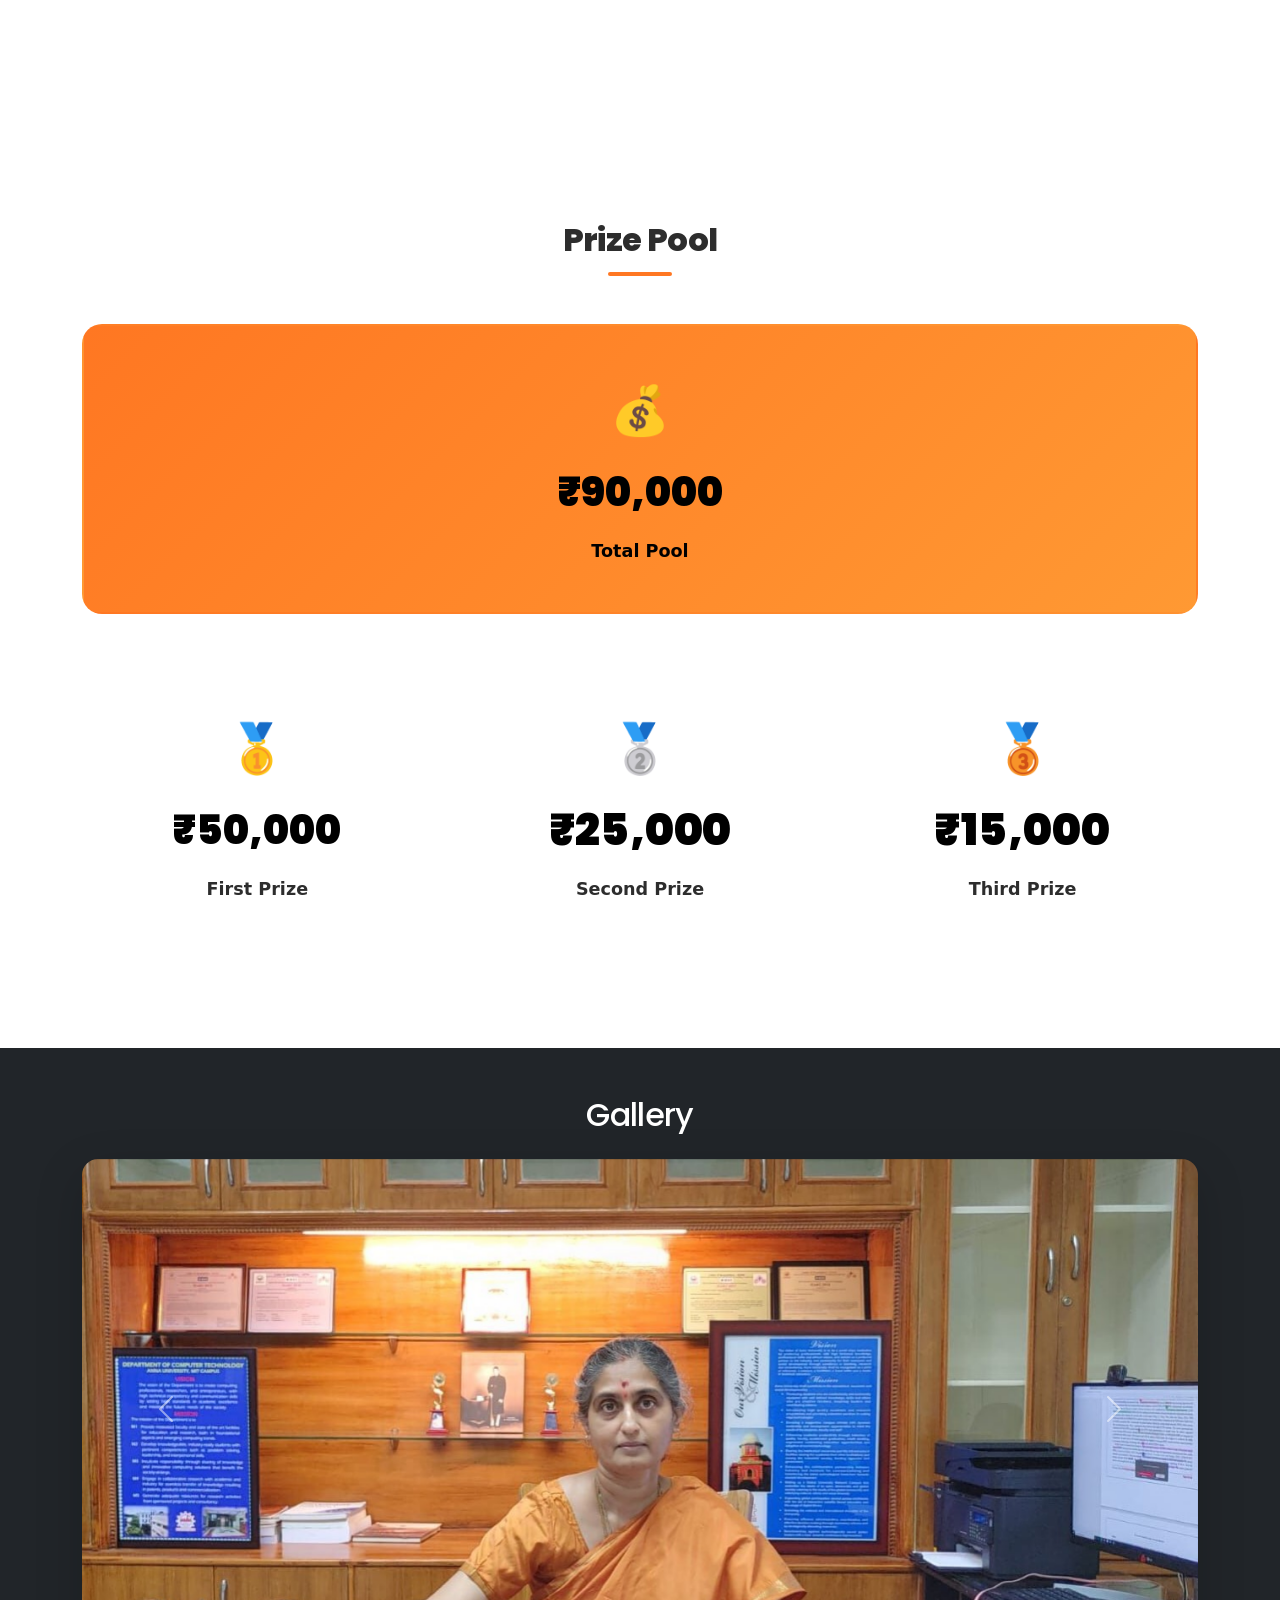
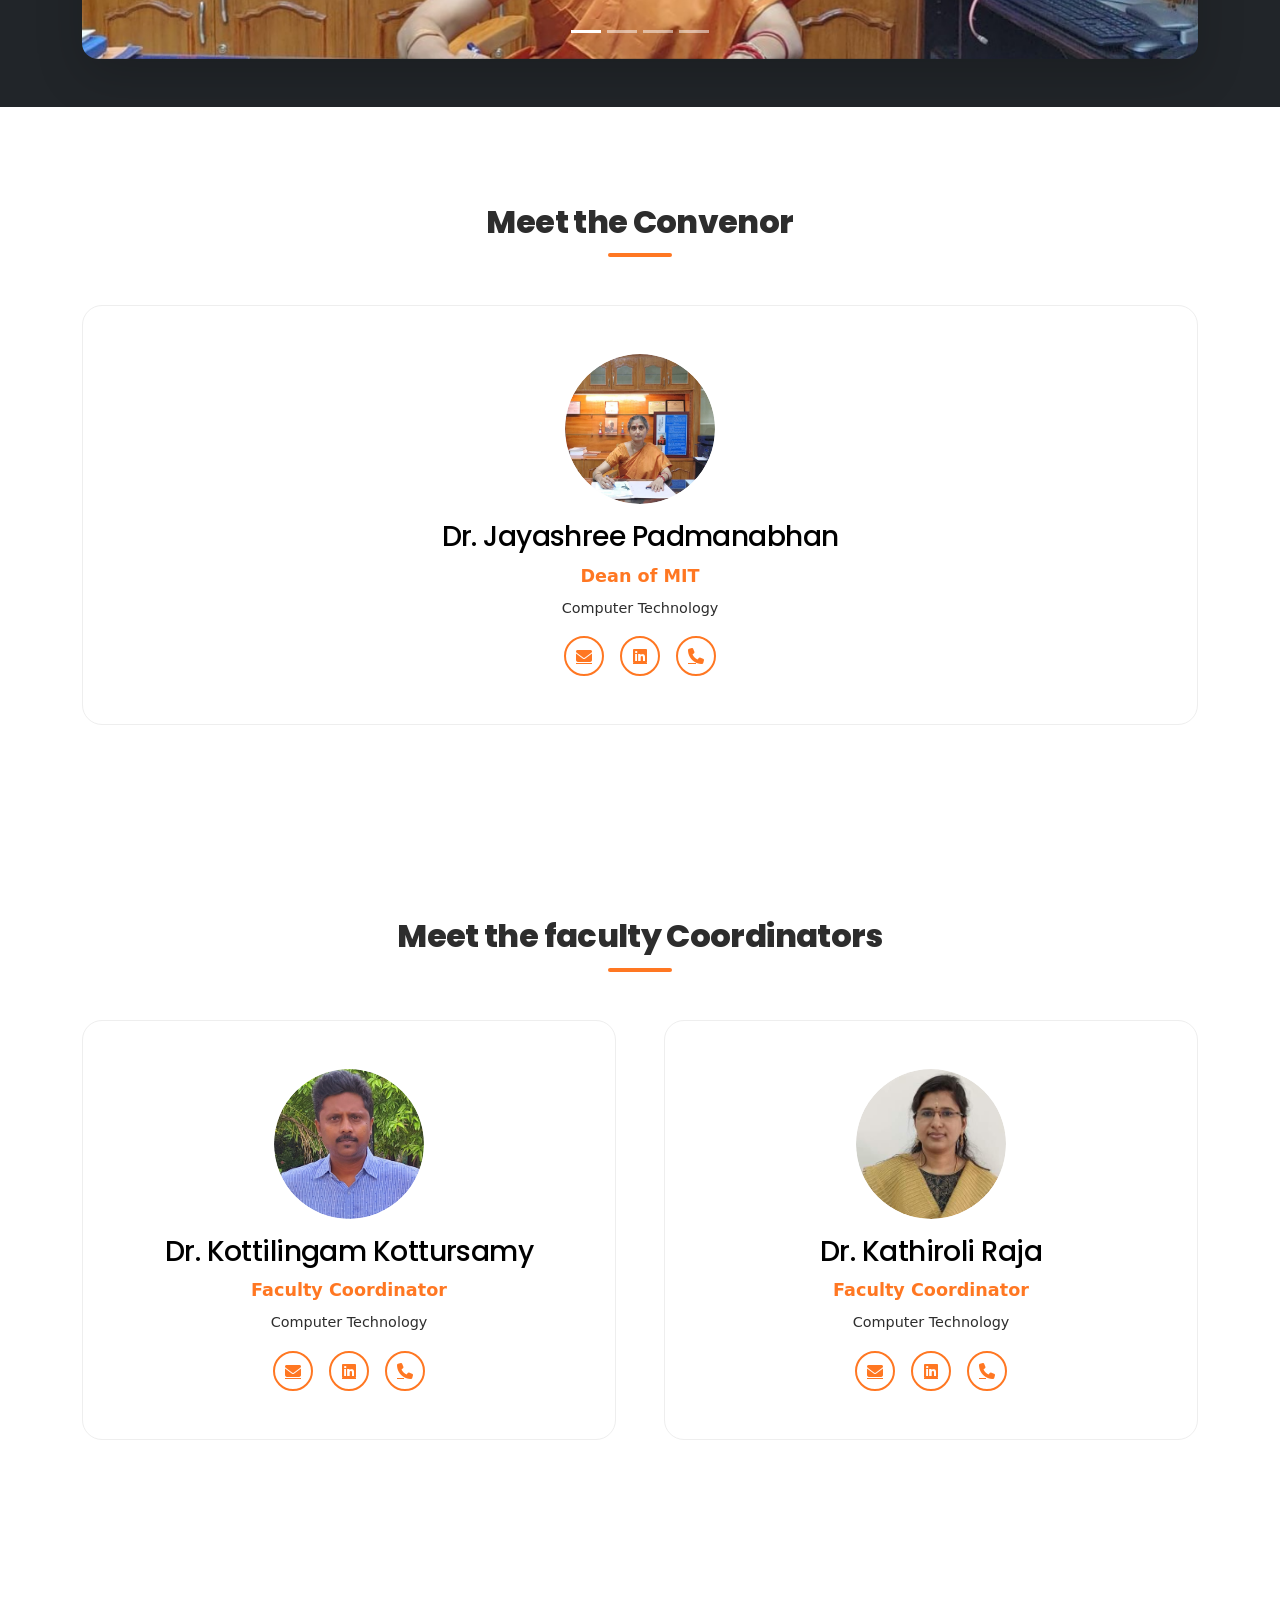
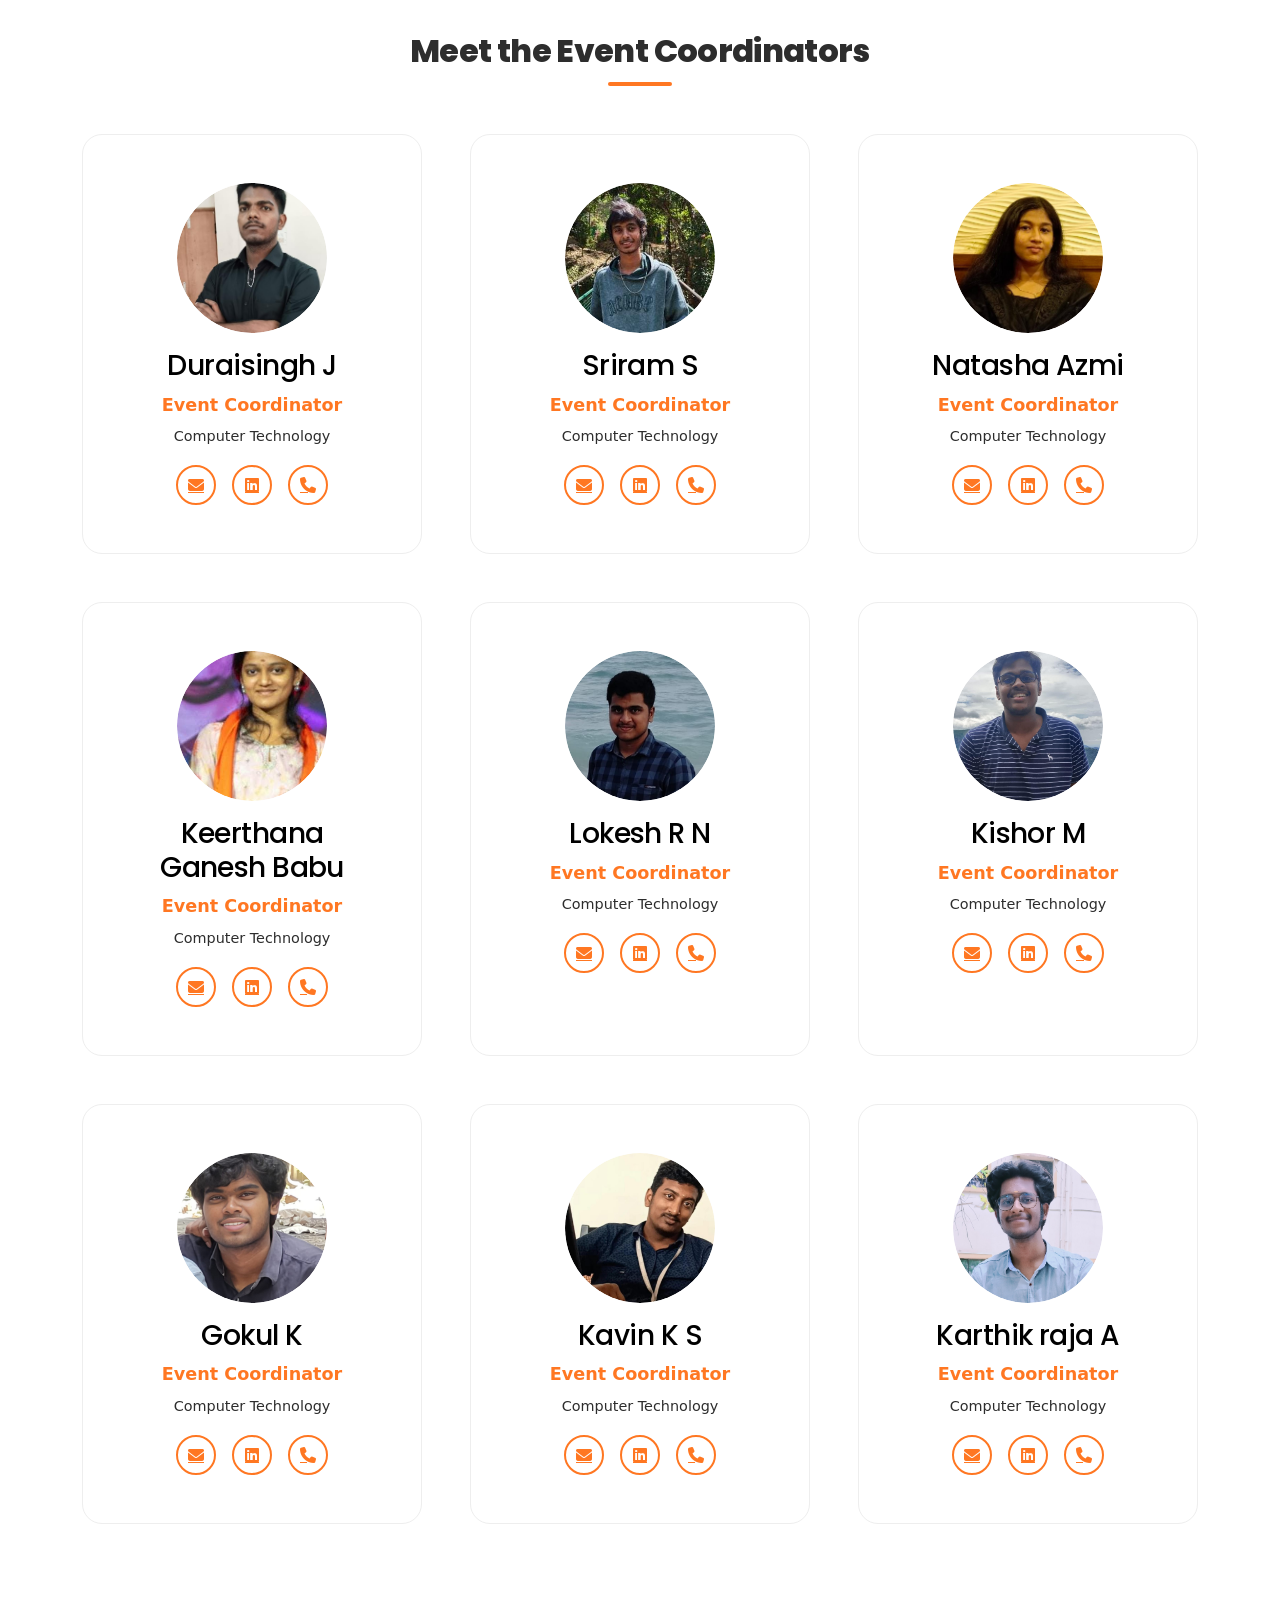
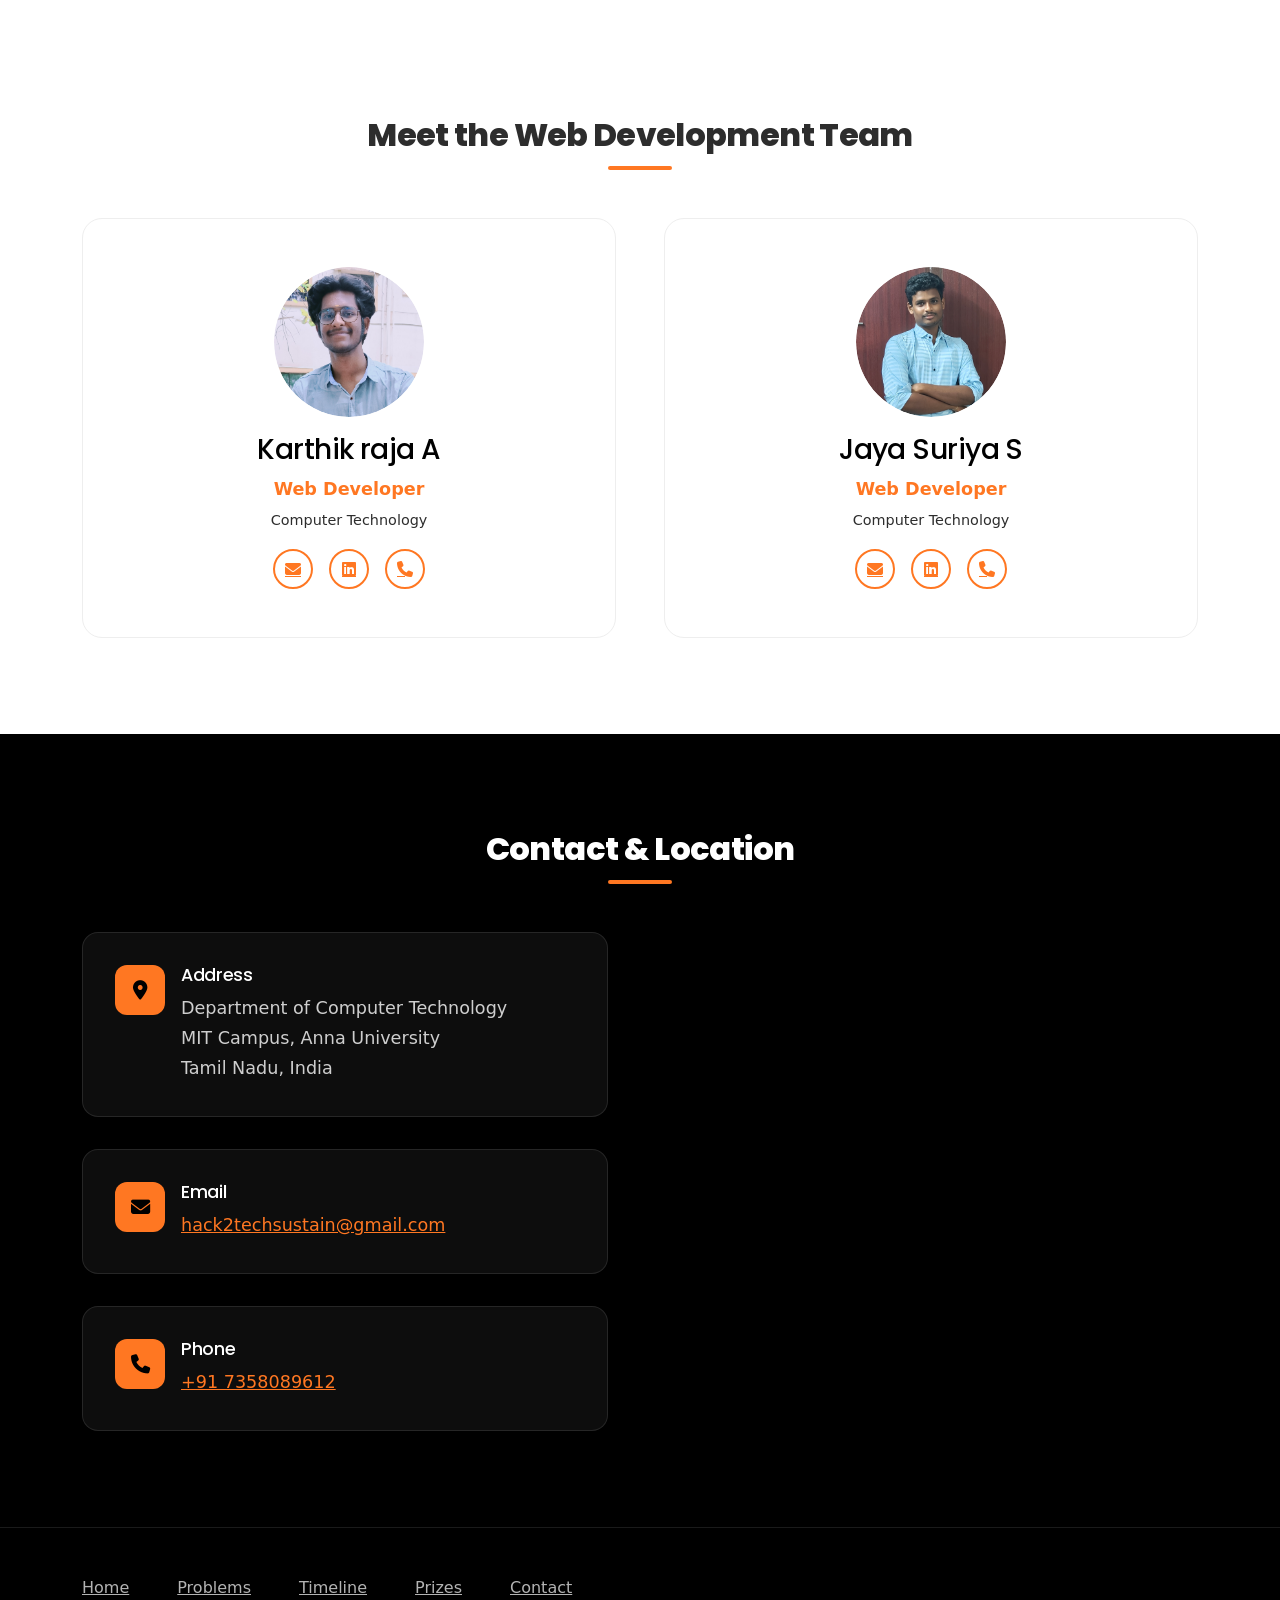
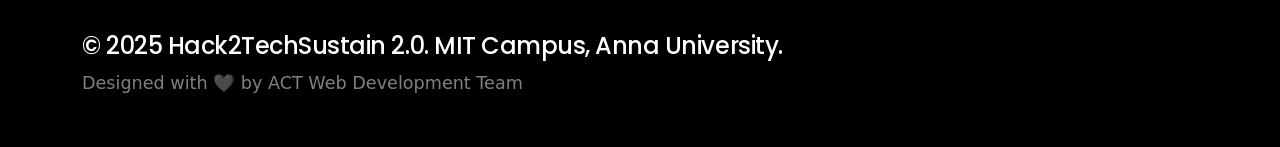
==== commit 1e0f4428: "Update index.html" ====
--- a/index.html
+++ b/index.html
@@ -285,6 +285,14 @@
 
             <div class="prizes-grid">
 
+
+
+                <div class="prize-card" data-aos="zoom-in" data-aos-delay="300000">
+                    <div class="prize-rank">🥇</div>
+                    <div class="prize-amount" data-target="50000">₹0</div>
+                    <div class="prize-title">First Prize</div>
+                </div>
+
                     <div class="prize-card" data-aos="zoom-in" data-aos-delay="500000">
                     <div class="prize-rank">🥈</div>
                     <div class="prize-amount" data-target="25000">₹0</div>
@@ -292,11 +300,7 @@
                 </div>
 
 
-                <div class="prize-card" data-aos="zoom-in" data-aos-delay="300000">
-                    <div class="prize-rank">🥇</div>
-                    <div class="prize-amount" data-target="50000">₹0</div>
-                    <div class="prize-title">First Prize</div>
-                </div>
+                
             
                 <div class="prize-card" data-aos="zoom-in" data-aos-delay="700000">
                     <div class="prize-rank">🥉</div>
@@ -579,7 +583,7 @@
                         <a href="mailto:">
                             <i class="fas fa-envelope"></i>
                         </a>
-                        <a href="https://in.linkedin.com/in/kishor-m-b20561291" target="_blank">
+                        <a href="https://in.linkedin.com/in/lokesh-rn" target="_blank">
                             <i class="fab fa-linkedin"></i>
                         </a>
 
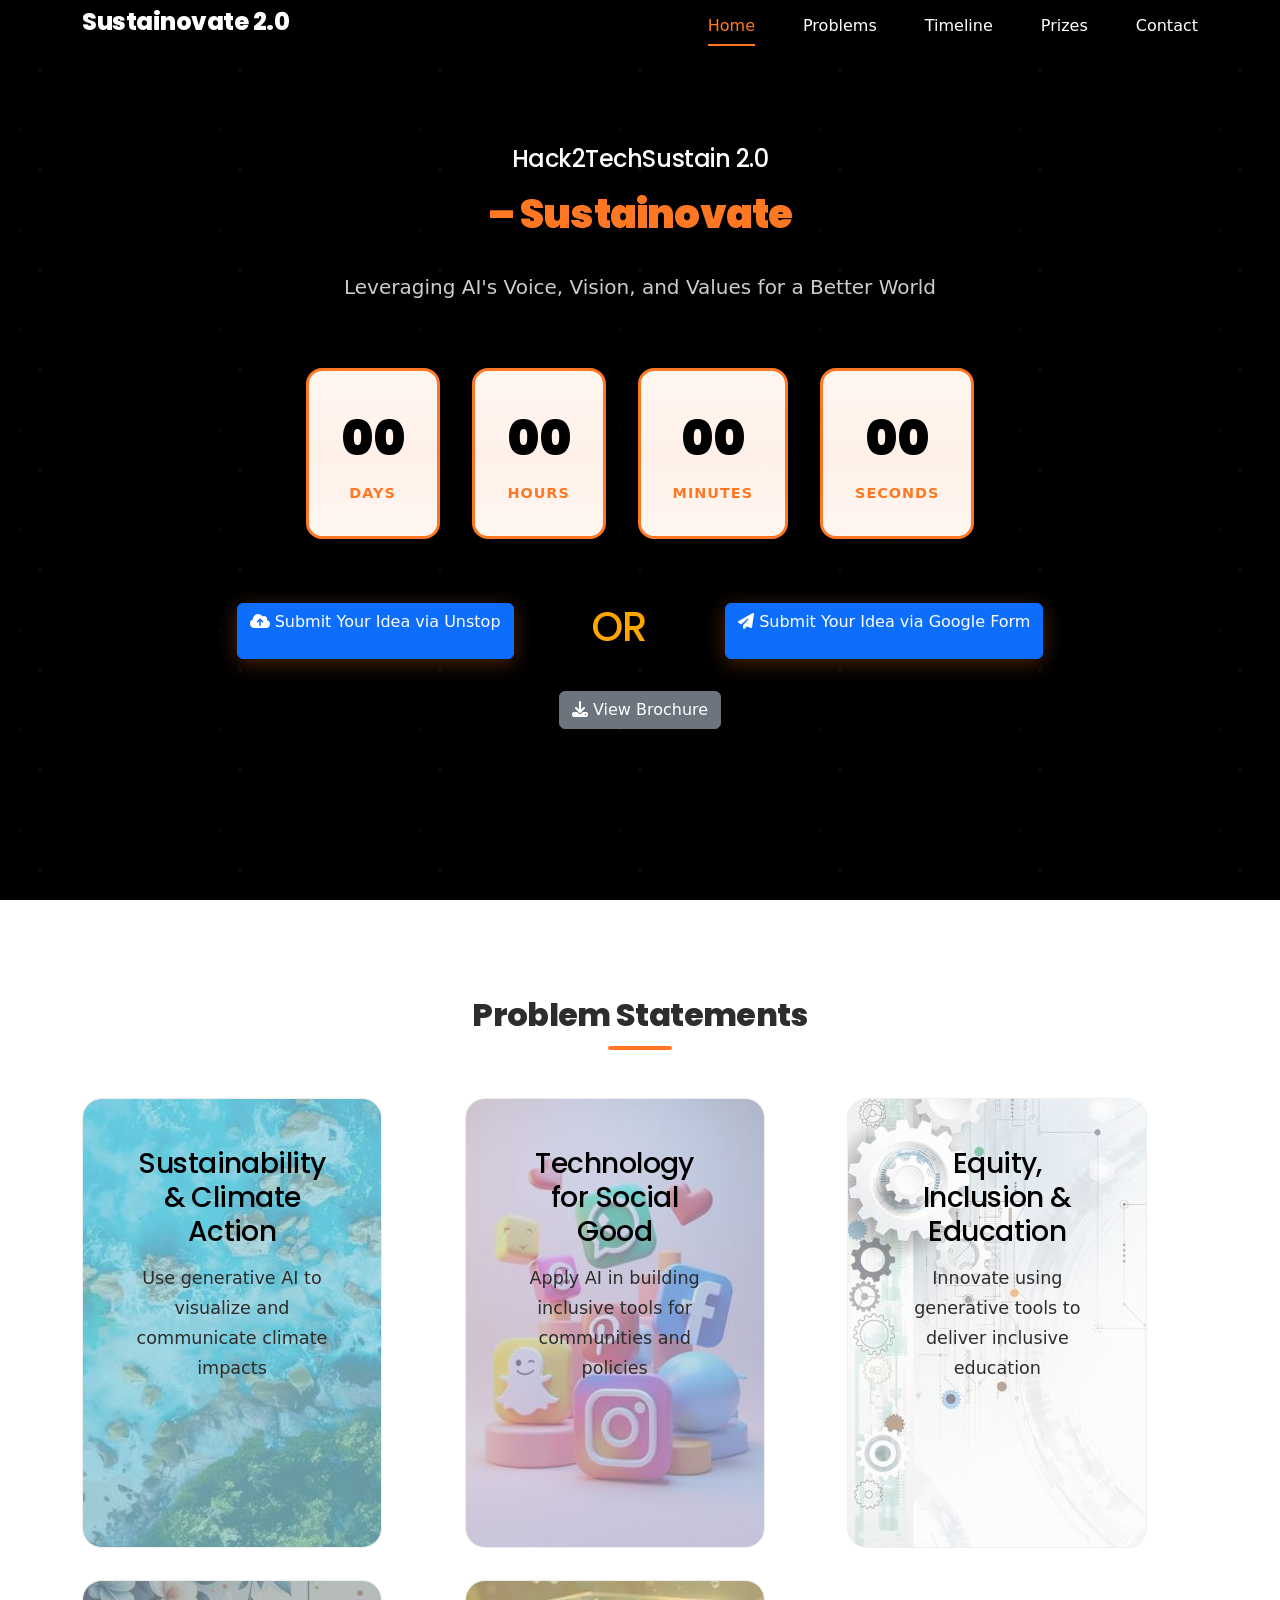
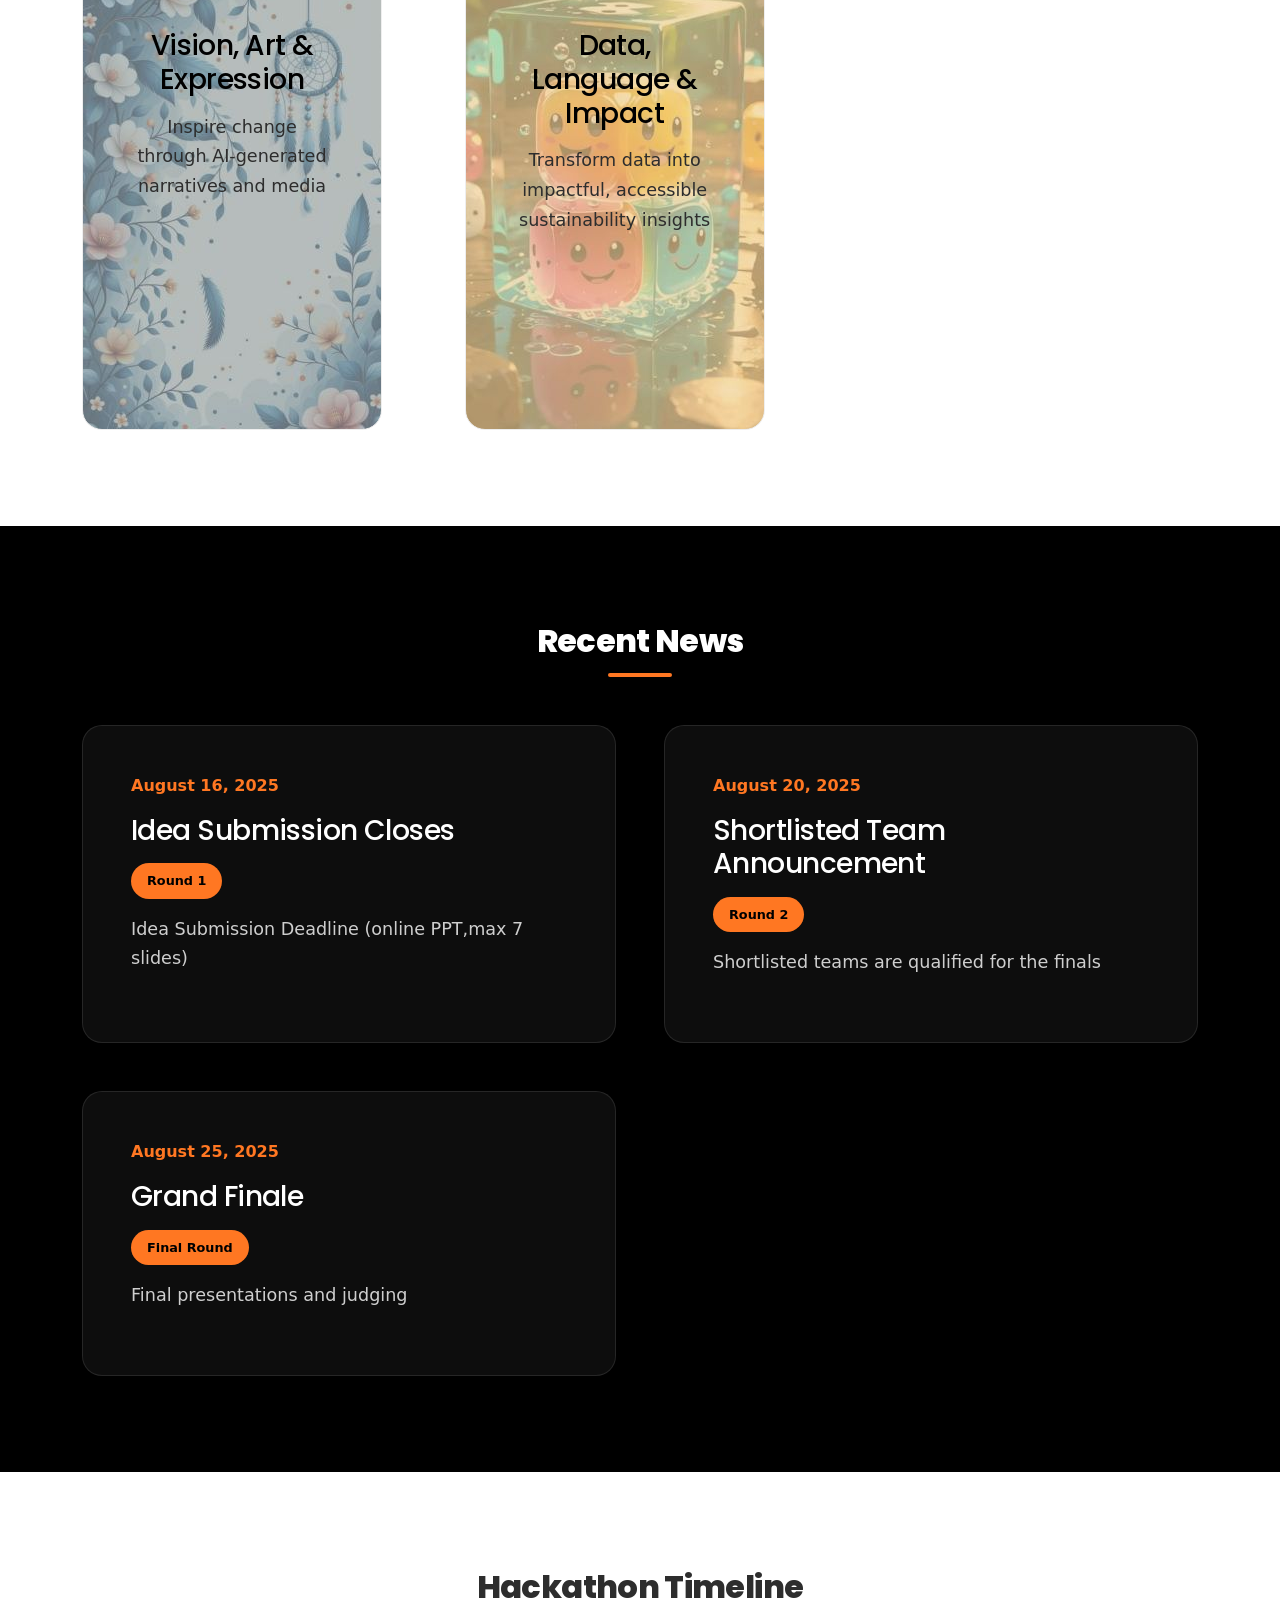
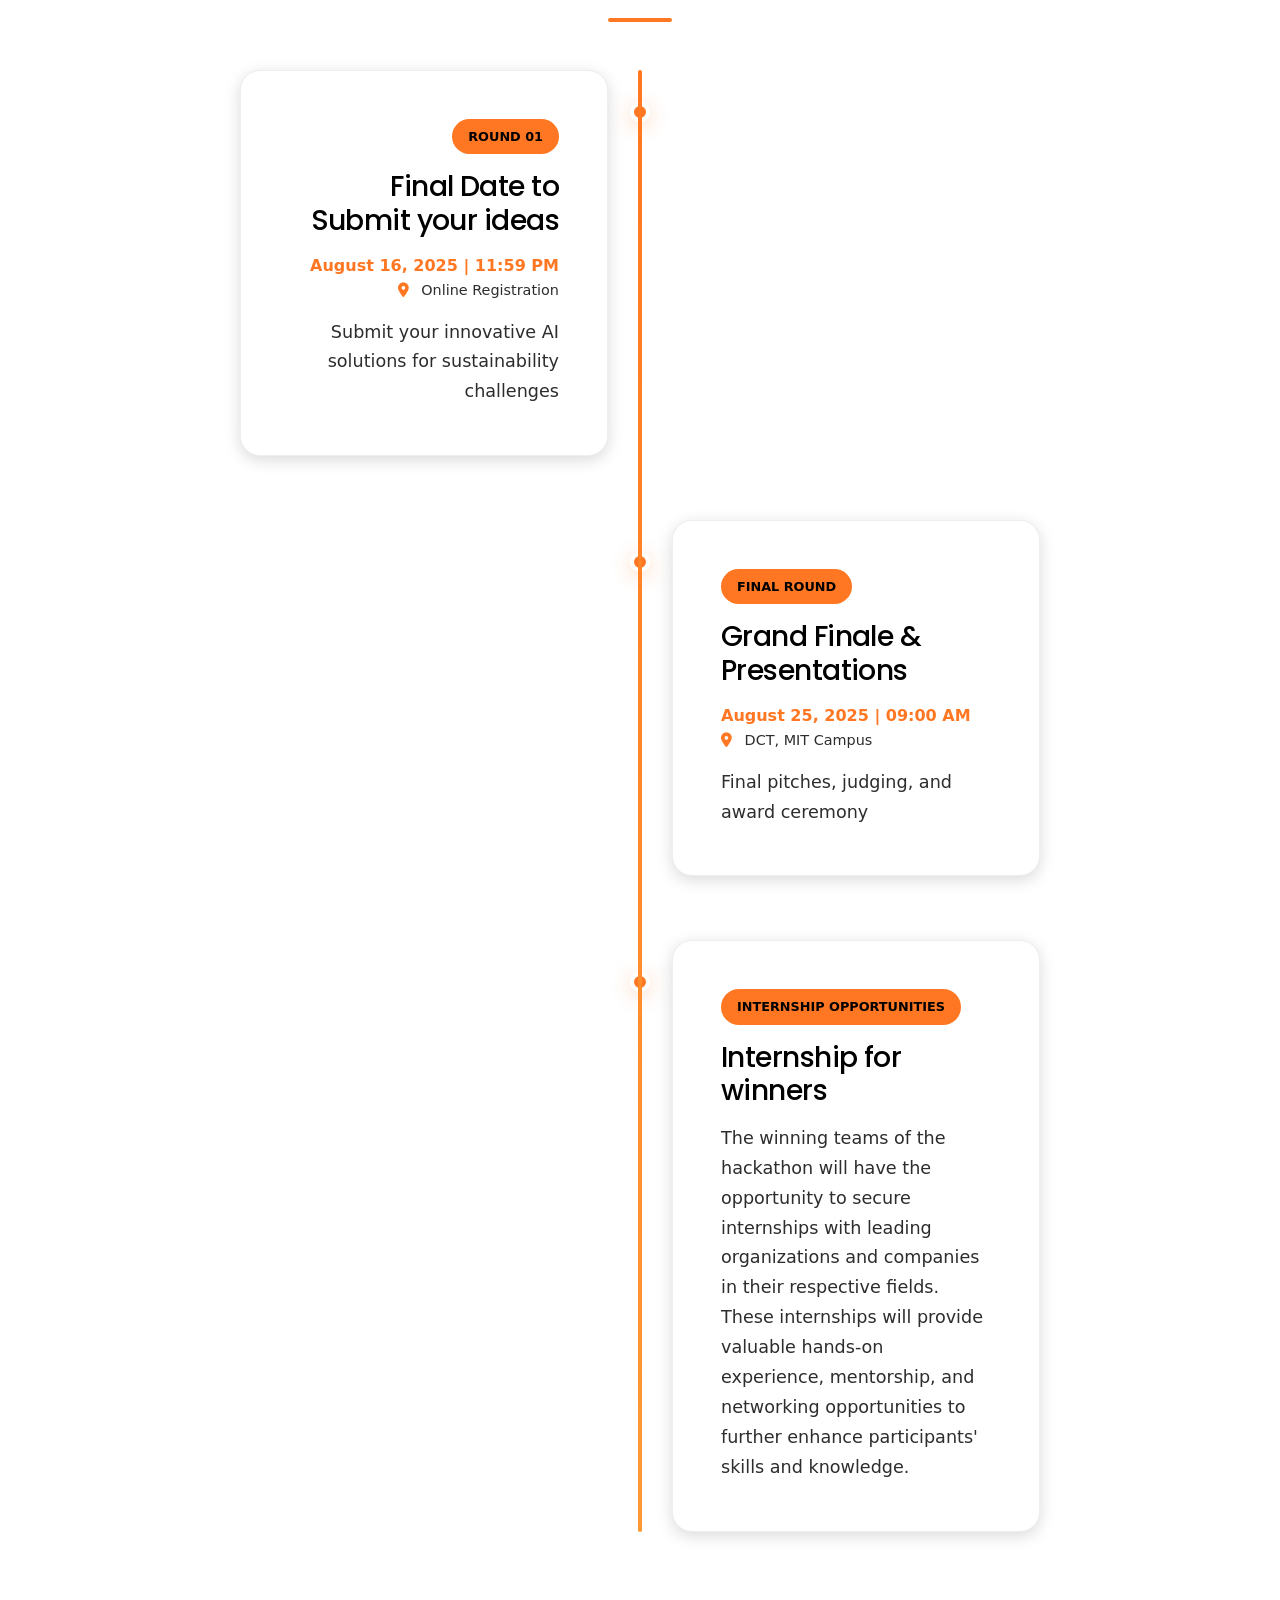
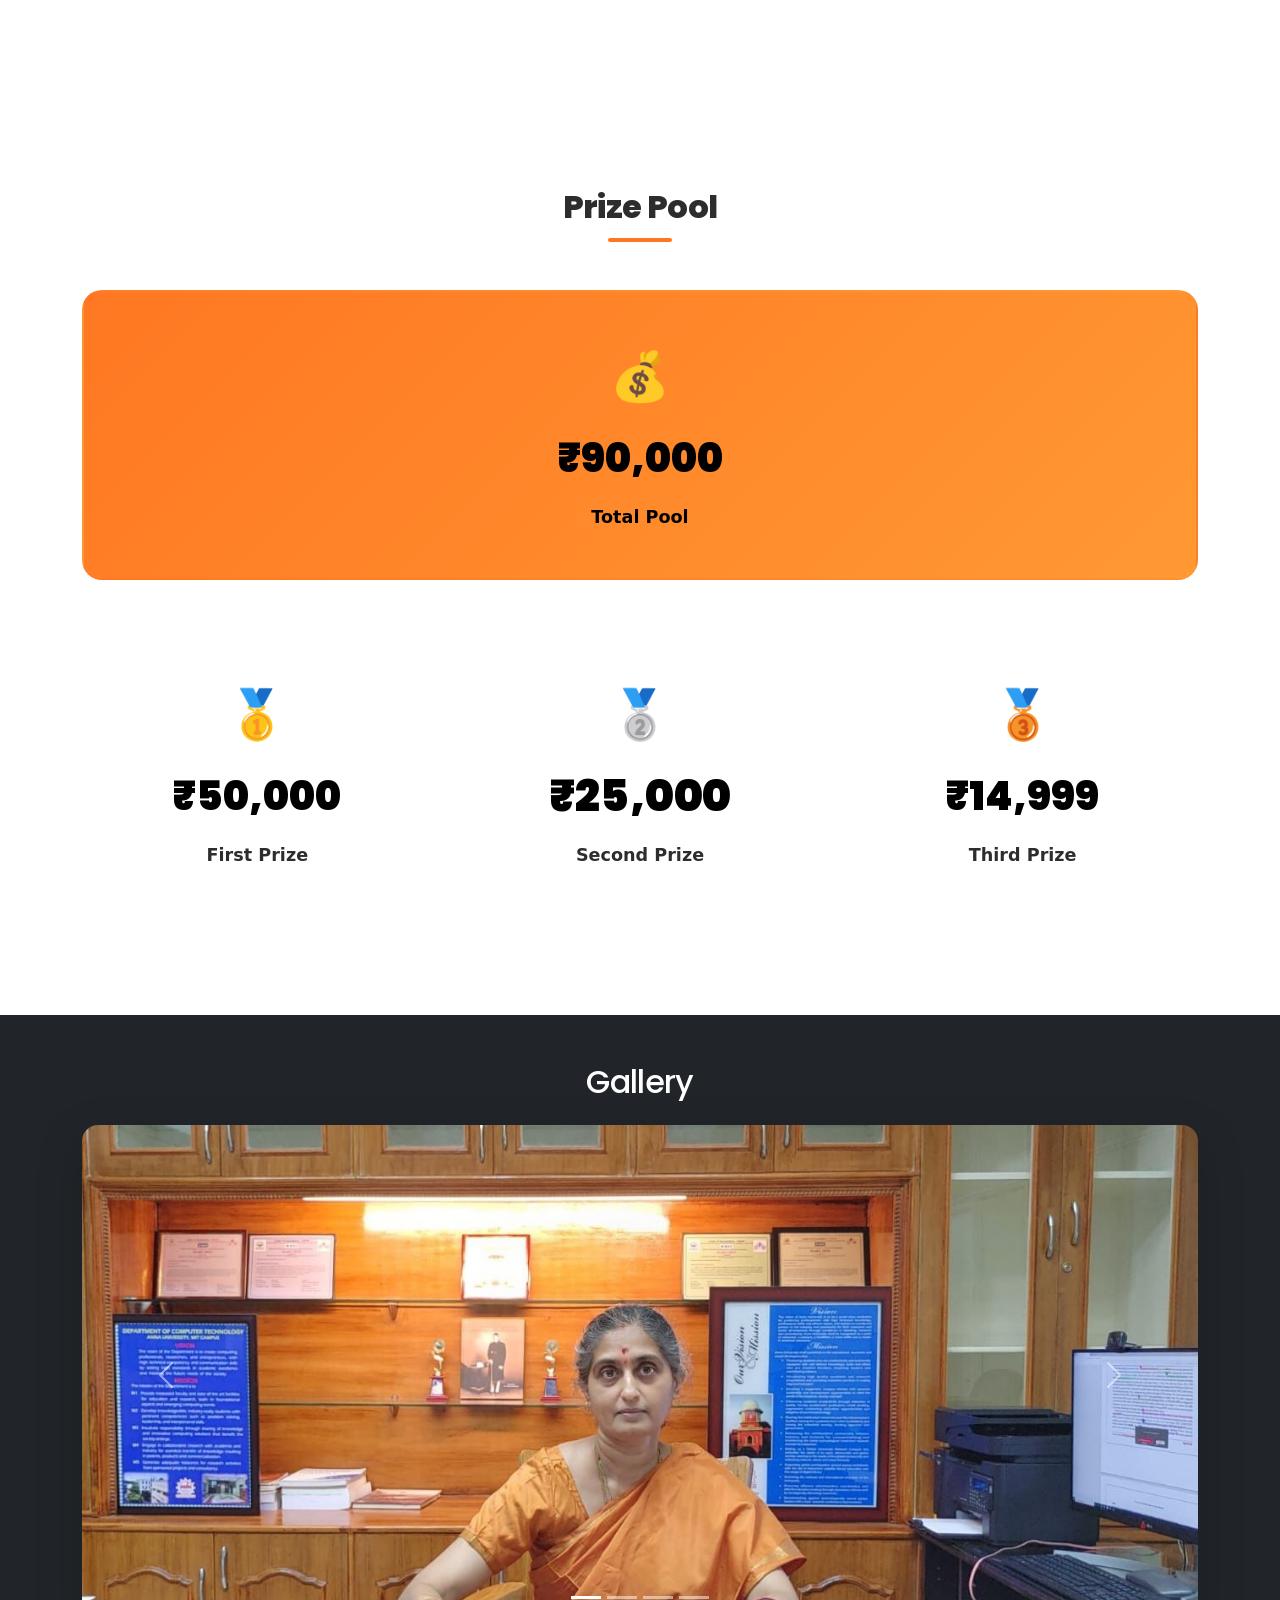
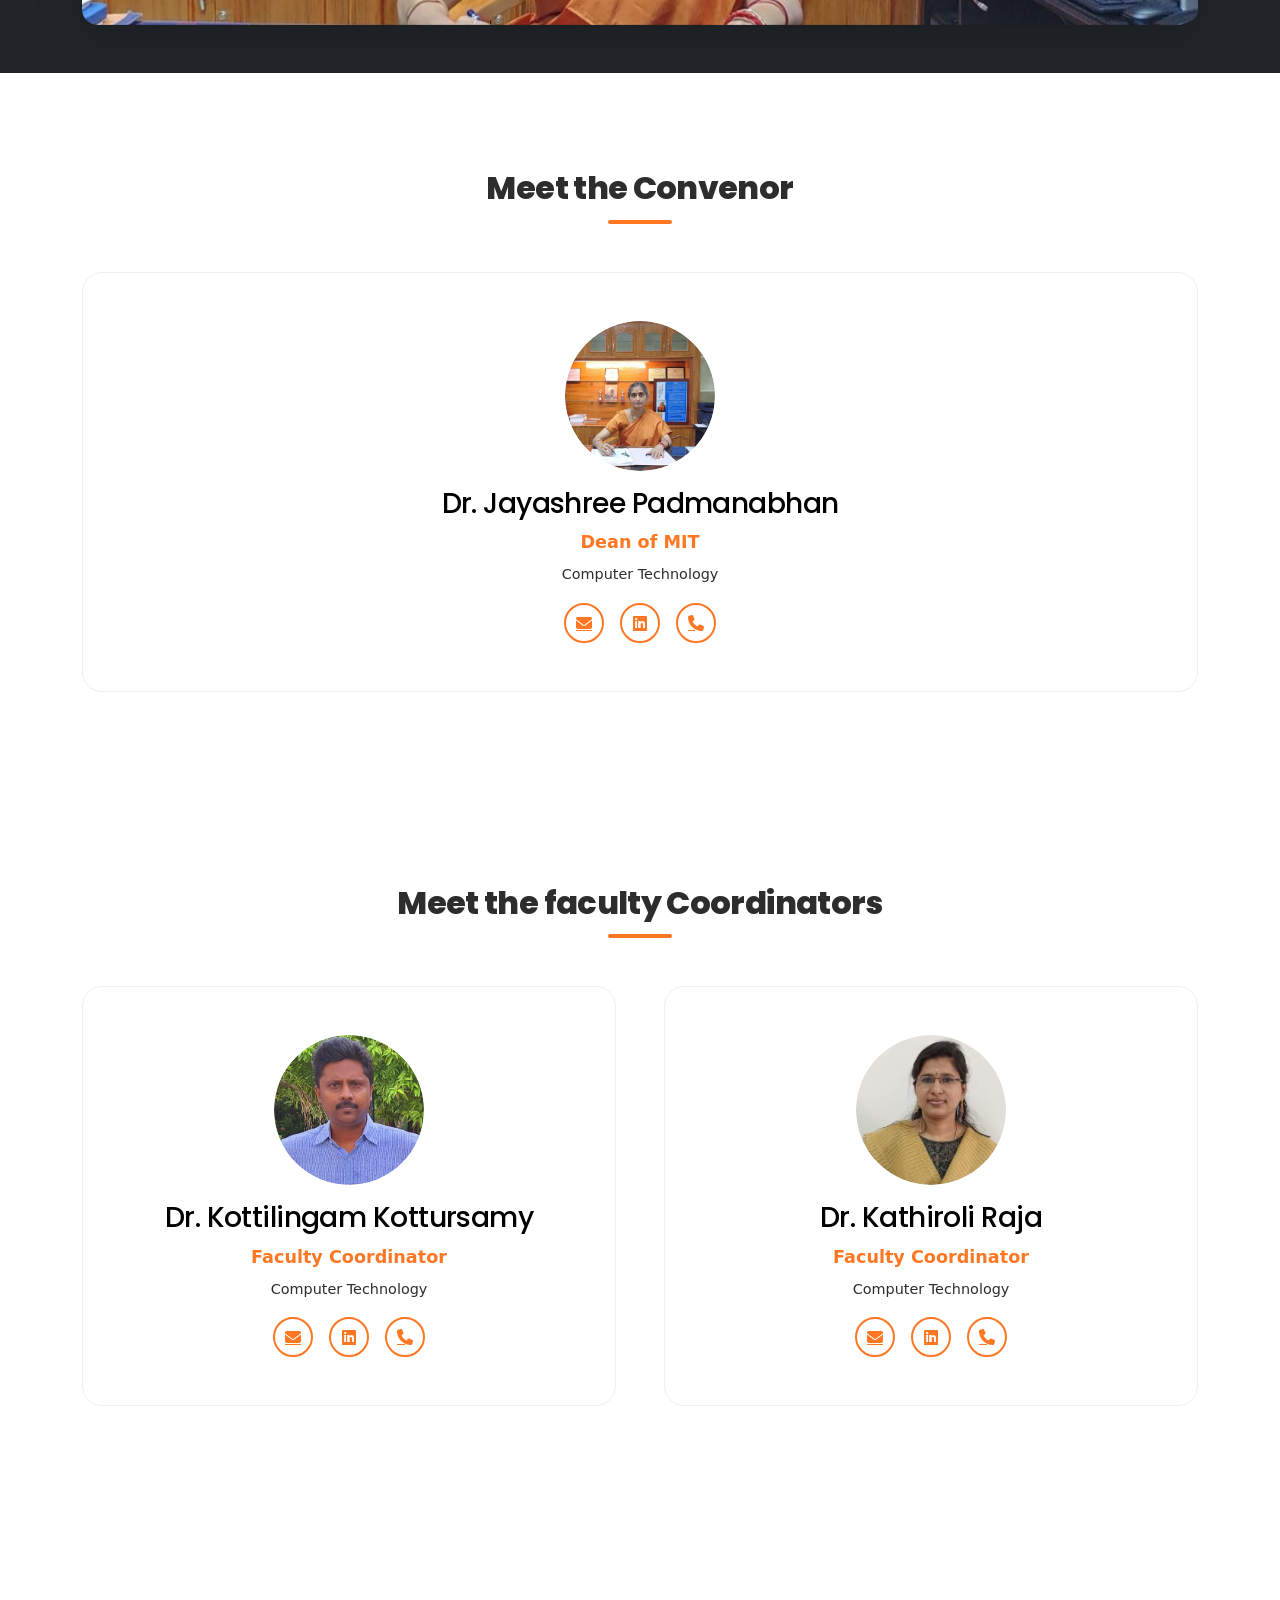
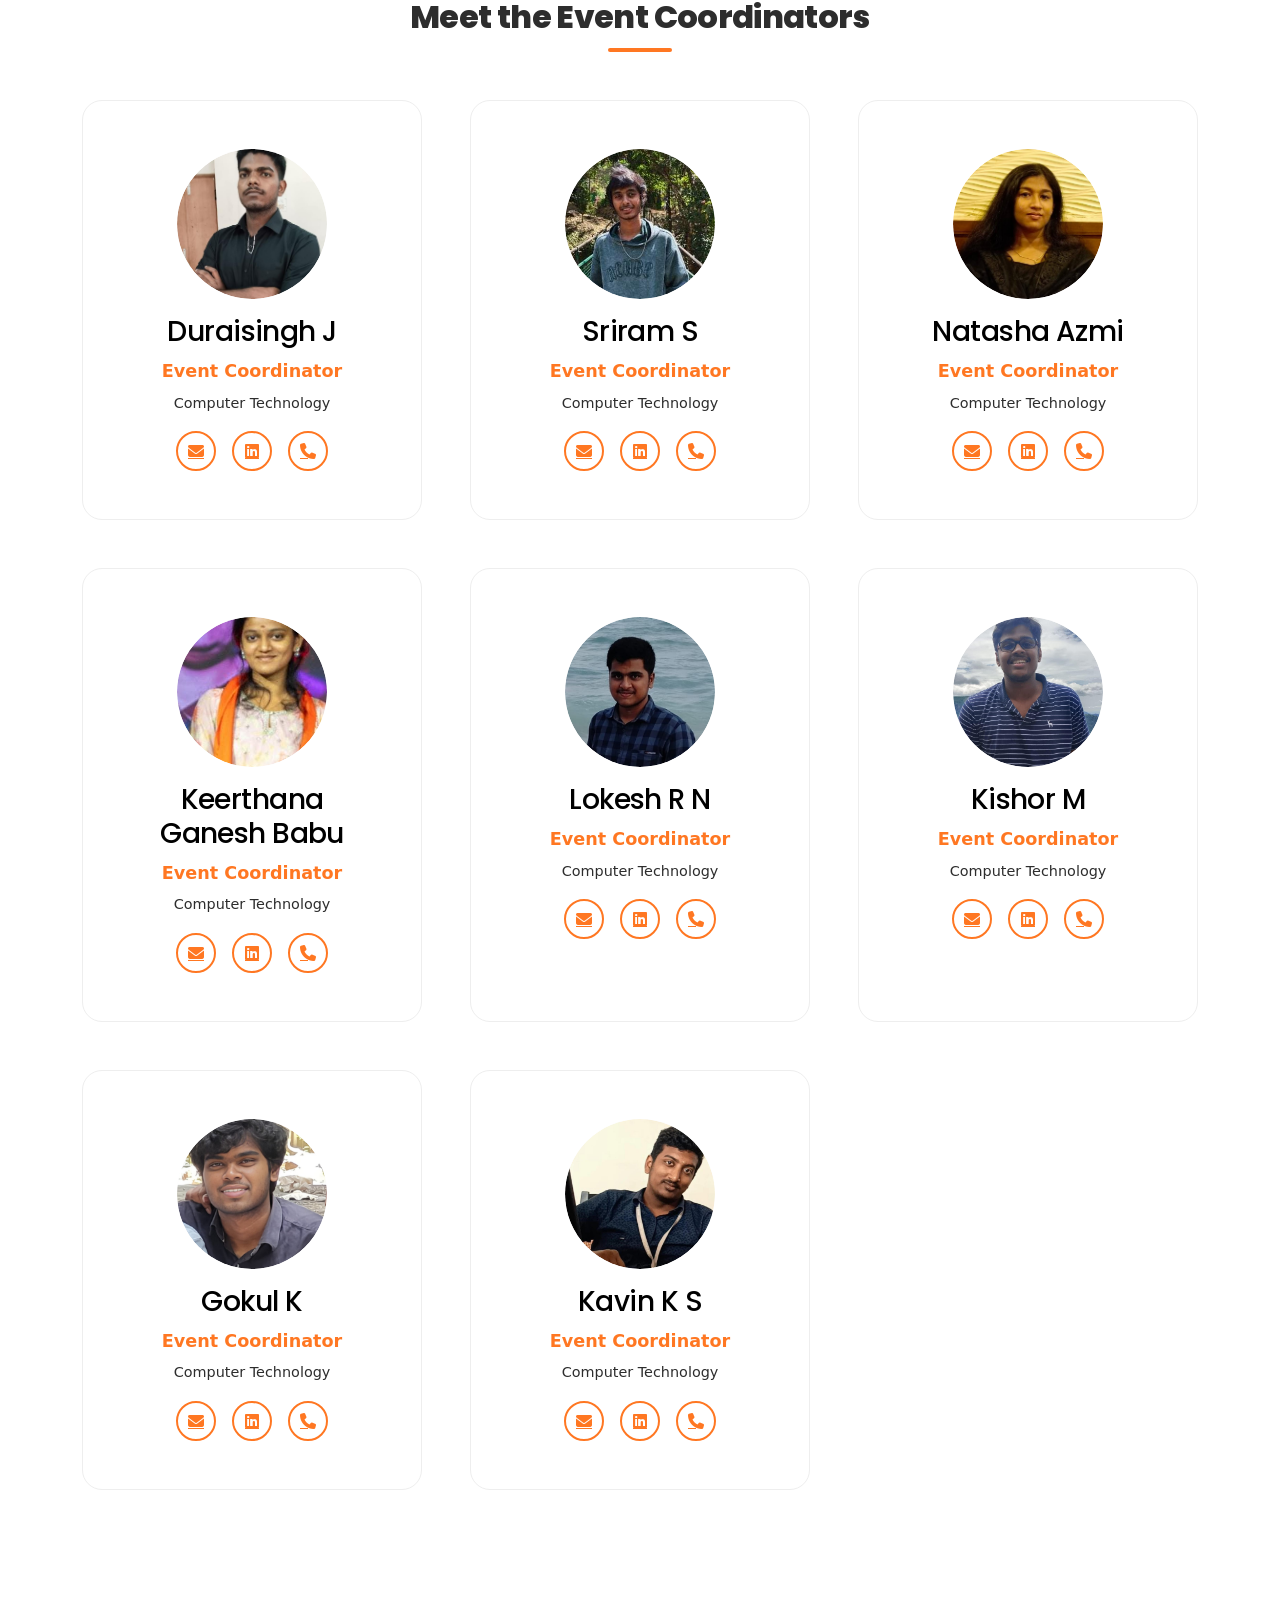
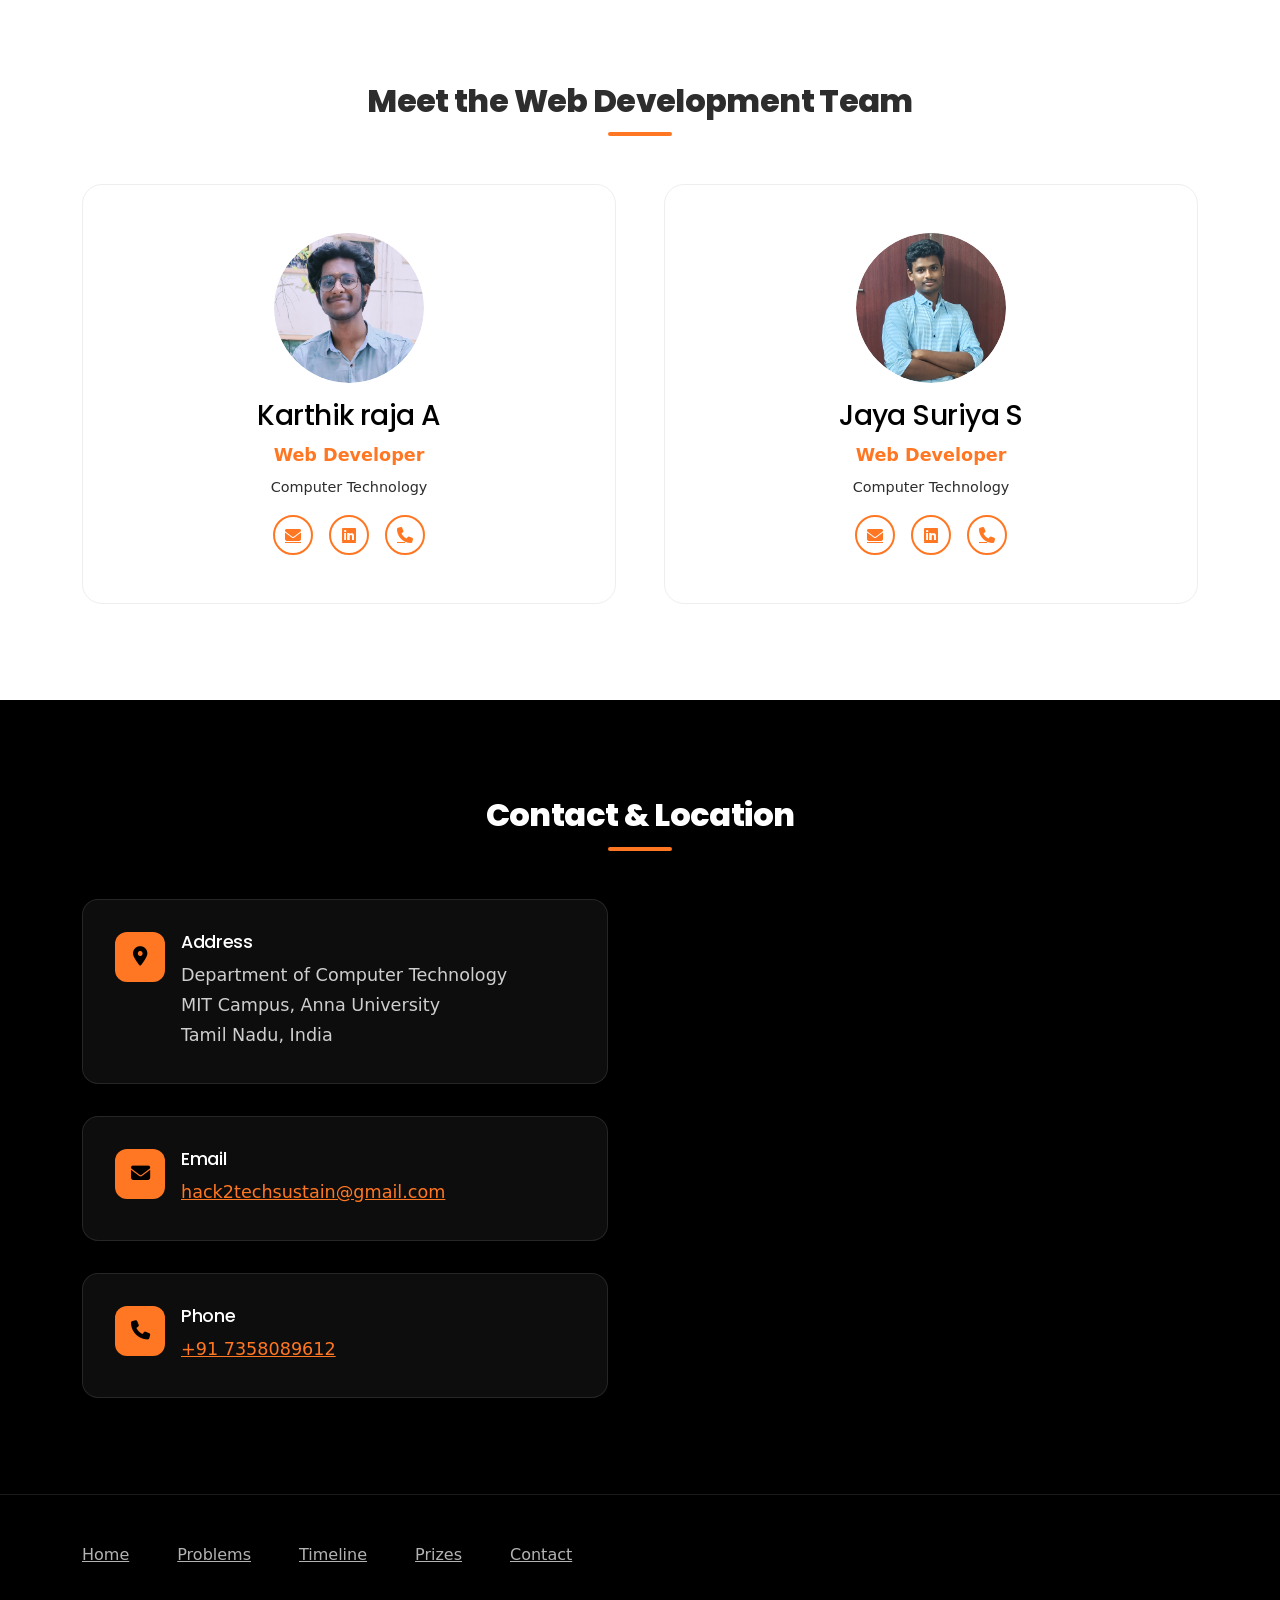
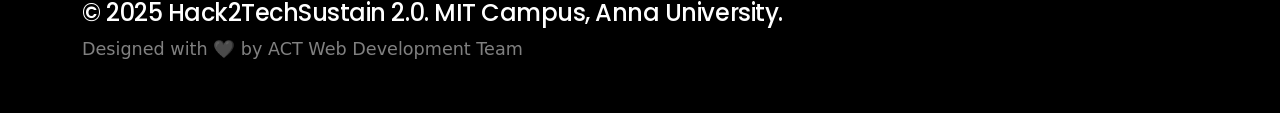
==== commit 634a2989: "Update index.html" ====
--- a/index.html
+++ b/index.html
@@ -163,7 +163,7 @@
             <div class="news-grid">
                 <div class="news-card" data-aos="slide-right">
                     <div class="news-date">August 16, 2025</div>
-                    <h3>Registration Opens</h3>
+                    <h3>Idea Submission Closes</h3>
                     <span class="news-tag">Round 1</span>
                     <p>Idea Submission Deadline (online PPT,max 7 slides)</p>
                 </div>
@@ -203,9 +203,9 @@
                     <div class="timeline-marker"></div>
                     <div class="timeline-content">
                         <div class="timeline-badge">Round 01</div>
-                        <h3>Idea Submission & Registration(last date to Register)</h3>
+                        <h3>Final Date to Submit your ideas</h3>
                         <div class="timeline-meta">
-                            <span class="timeline-date">August 16, 2025 | 9:00 AM</span>
+                            <span class="timeline-date">August 16, 2025 | 11:59 PM</span>
                             <span class="timeline-location">
                                 <i class="fas fa-map-marker-alt"></i>
                                 Online Registration 
@@ -223,7 +223,7 @@
                         <div class="timeline-badge">Round 02</div>
                         <h3>Shortlisted Teams Announcement</h3>
                         <div class="timeline-meta">
-                            <span class="timeline-date">August 20, 2025 | 5:00 PM</span>
+                            <span class="timeline-date">August 20, 2025 | 9:00 AM</span>
                             <span class="timeline-location">
                                 <i class="fas fa-map-marker-alt"></i>
                                 Online Announcement
@@ -243,7 +243,7 @@
                         <div class="timeline-badge">Final Round</div>
                         <h3>Grand Finale & Presentations</h3>
                         <div class="timeline-meta">
-                            <span class="timeline-date">August 25, 2025 | 10:00 AM</span>
+                            <span class="timeline-date">August 25, 2025 | 09:00 AM</span>
                             <span class="timeline-location">
                                 <i class="fas fa-map-marker-alt"></i>
                                 DCT, MIT Campus
@@ -259,7 +259,7 @@
                     <div class="timeline-marker"></div>
                     <div class="timeline-content">
                         <div class="timeline-badge">INTERNSHIP OPPORTUNITIES</div>
-                        <h3>internship for winners</h3>
+                        <h3>Internship for winners</h3>
                         <div class="timeline-meta">
                         </div>
                         <p>The winning teams of the hackathon will have the opportunity to secure internships with leading organizations and companies in their respective fields. These internships will provide valuable hands-on experience, mentorship, and networking opportunities to further enhance participants' skills and knowledge.</p>
@@ -674,28 +674,7 @@
 
 
 
-                 <div class="organizer-card" data-aos="fade-up" data-aos-delay="100">
-                    <div class="organizer-aavatar">
-                        <img src="karhikraja.jpg" alt="karhikraja">
-                    </div>
-                    <h3>Karthik raja A</h3>
-                    <p class="organizer-role">Event Coordinator</p>
-                    <p class="organizer-dept">Computer Technology</p>
-                    <div class="organizer-contact">
-                        <a href="mailto:karthikrajaanand12@gmail.com ">
-                            <i class="fas fa-envelope"></i>
-                        </a>
-                        <a href="https://www.linkedin.com/in/karthikraja2345/" target="_blank">
-                            <i class="fab fa-linkedin"></i>
-                        </a>
-
-                                 <a href="tel:+919442143046">
-                            <i class="fas fa-phone"></i>
-                        </a>
-                    </div>
-                </div>
-            </div>
-        </div>
+                
     </section>
 
 
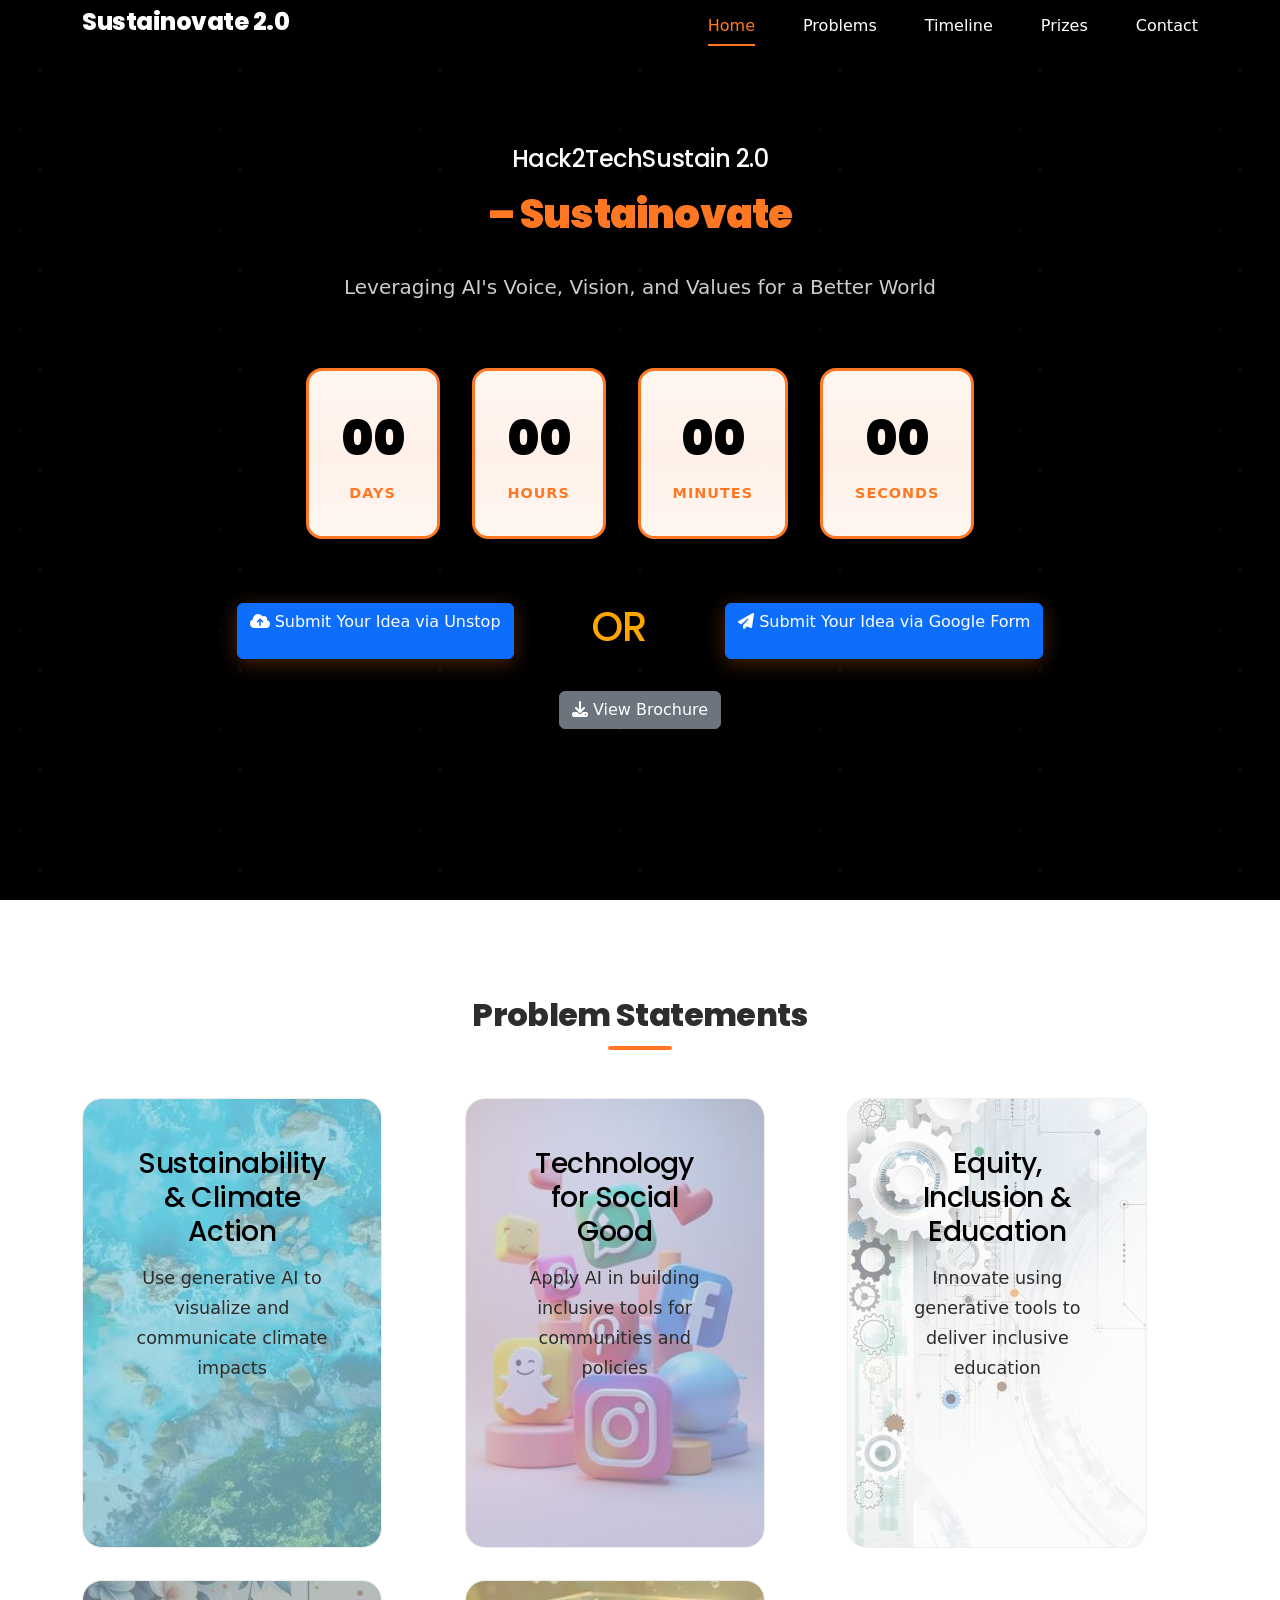
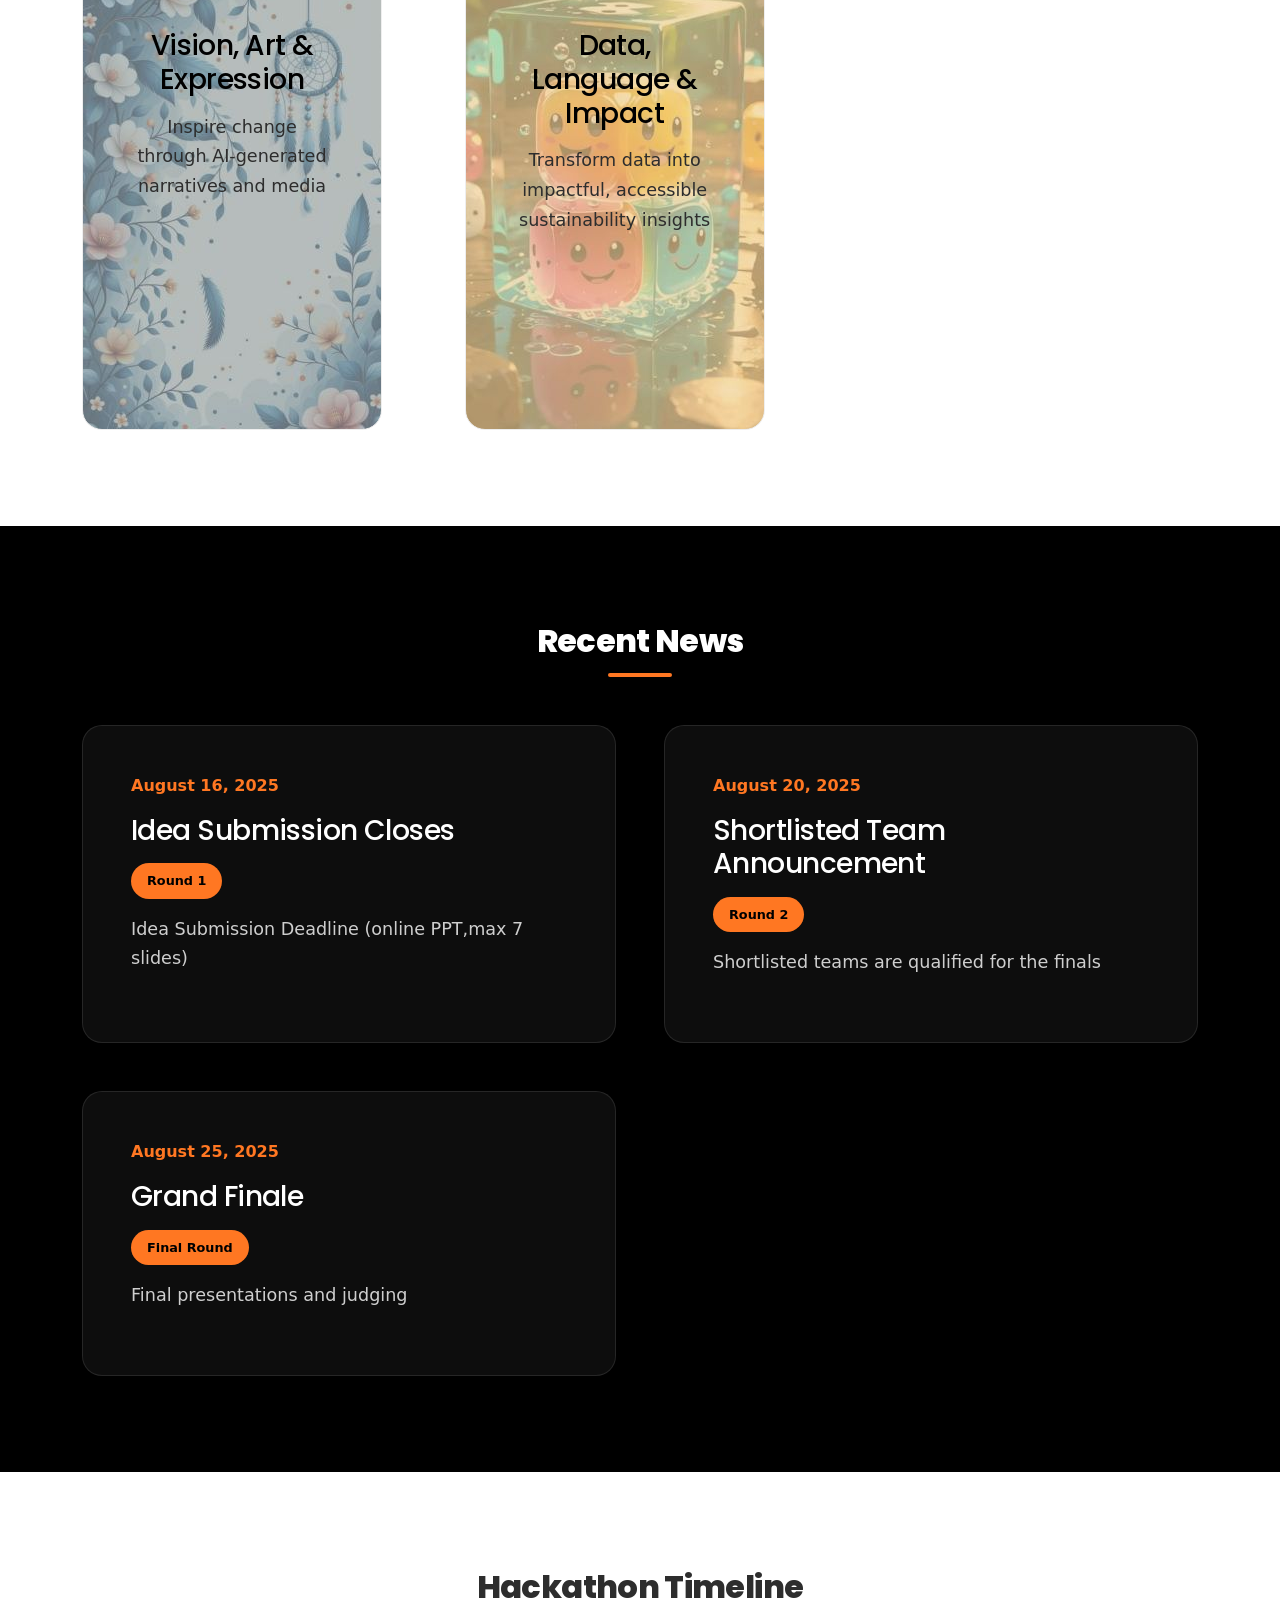
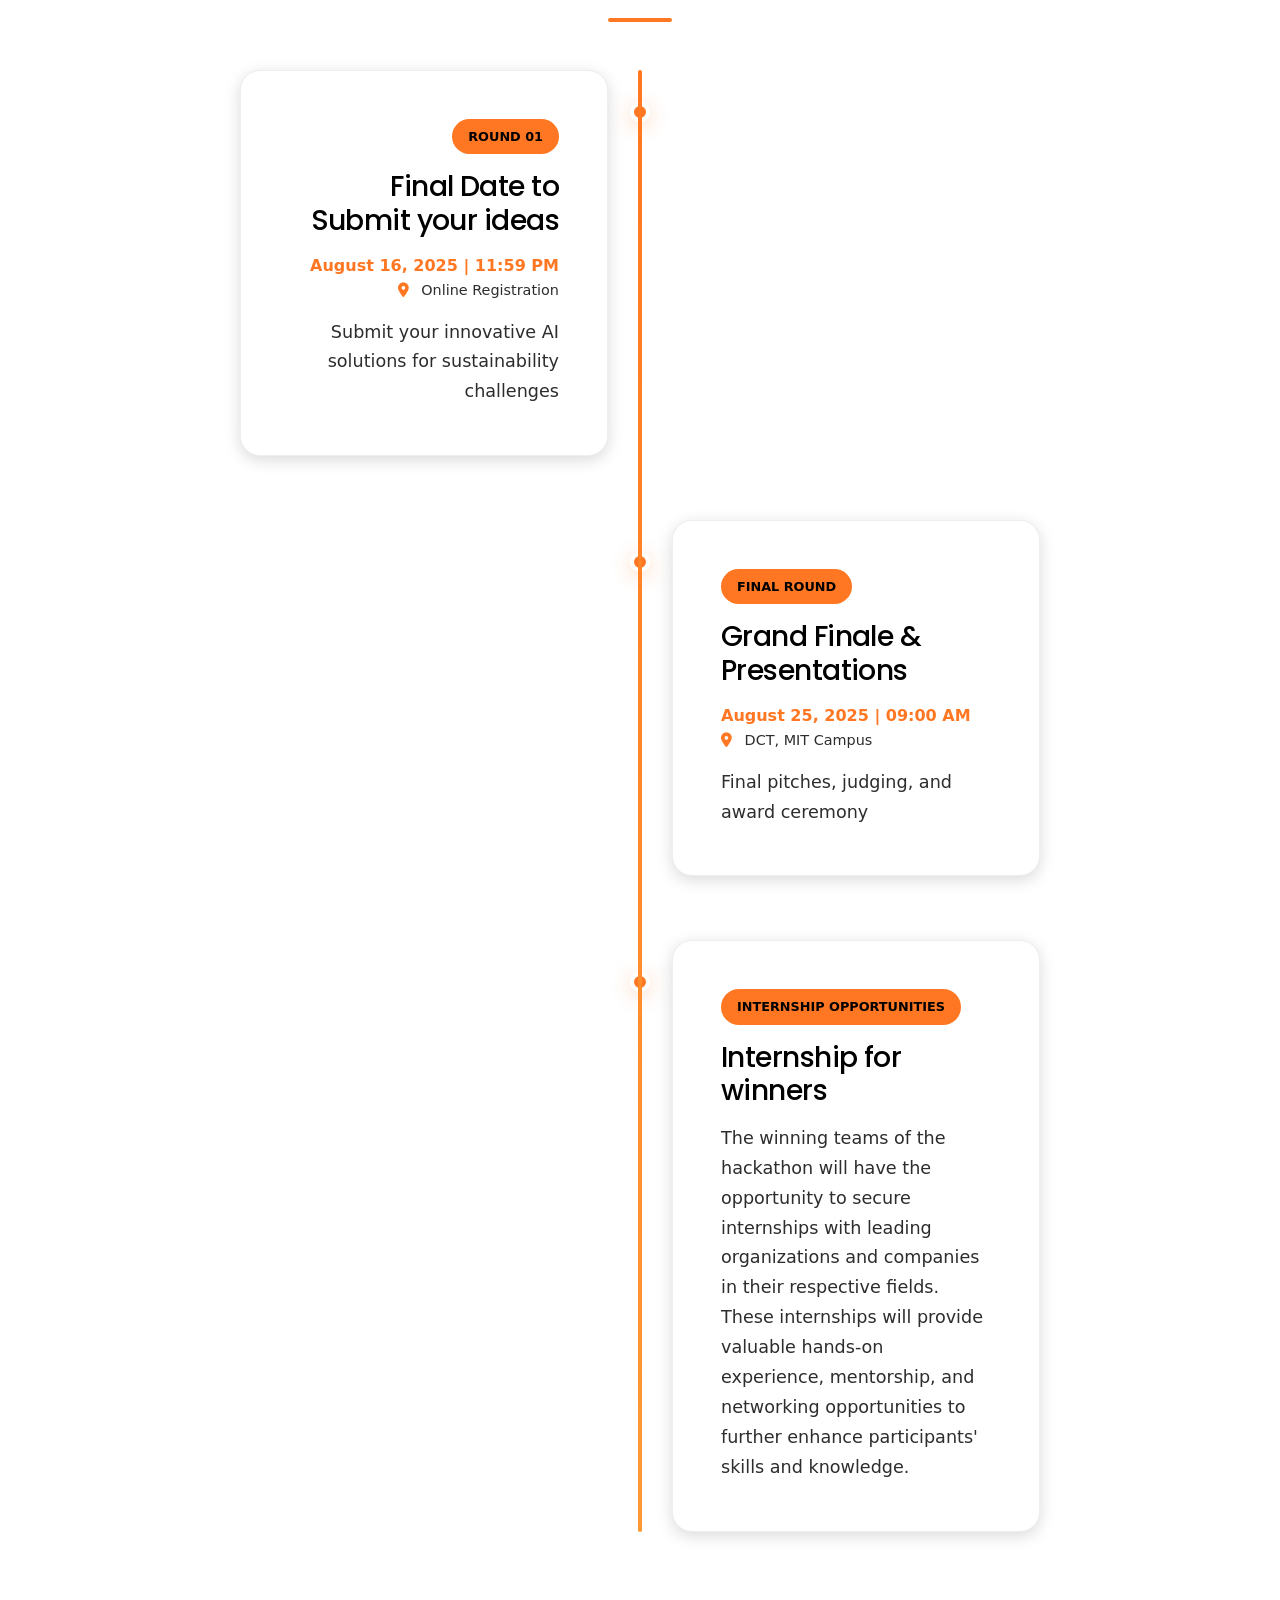
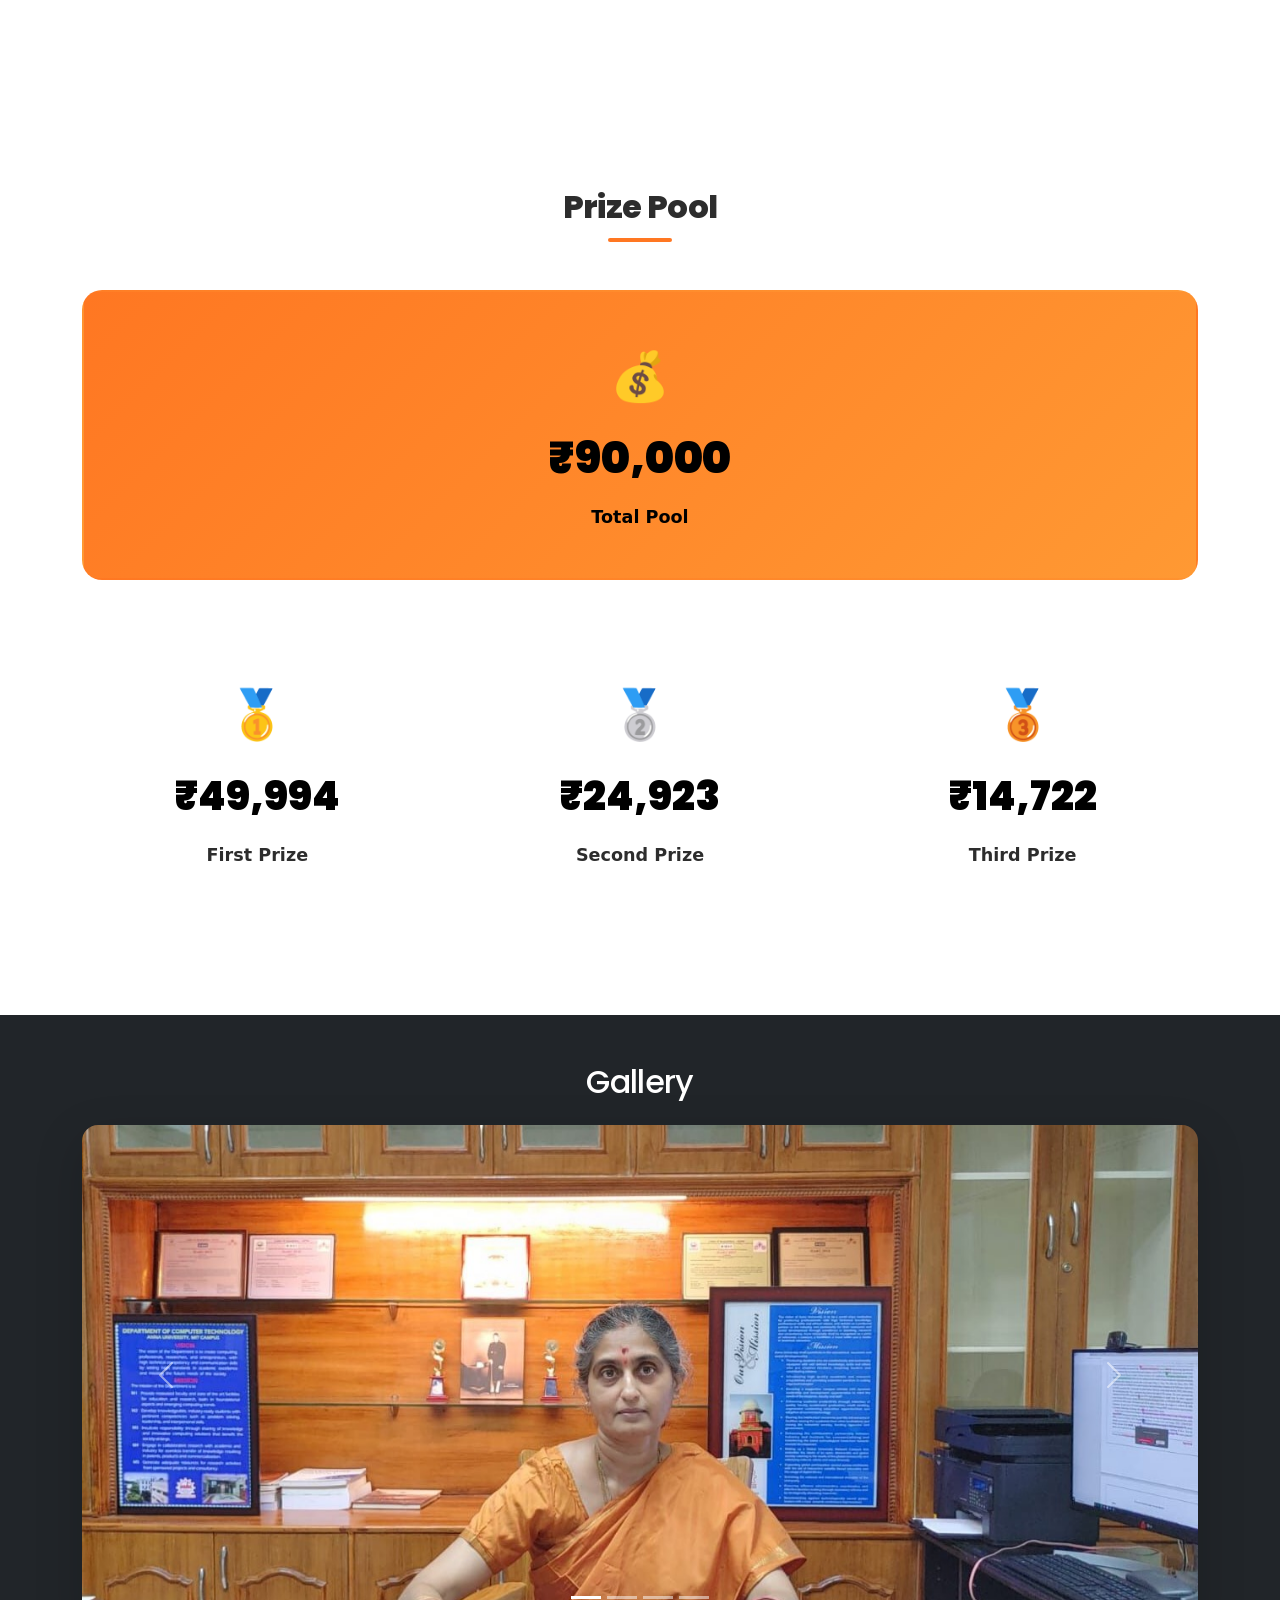
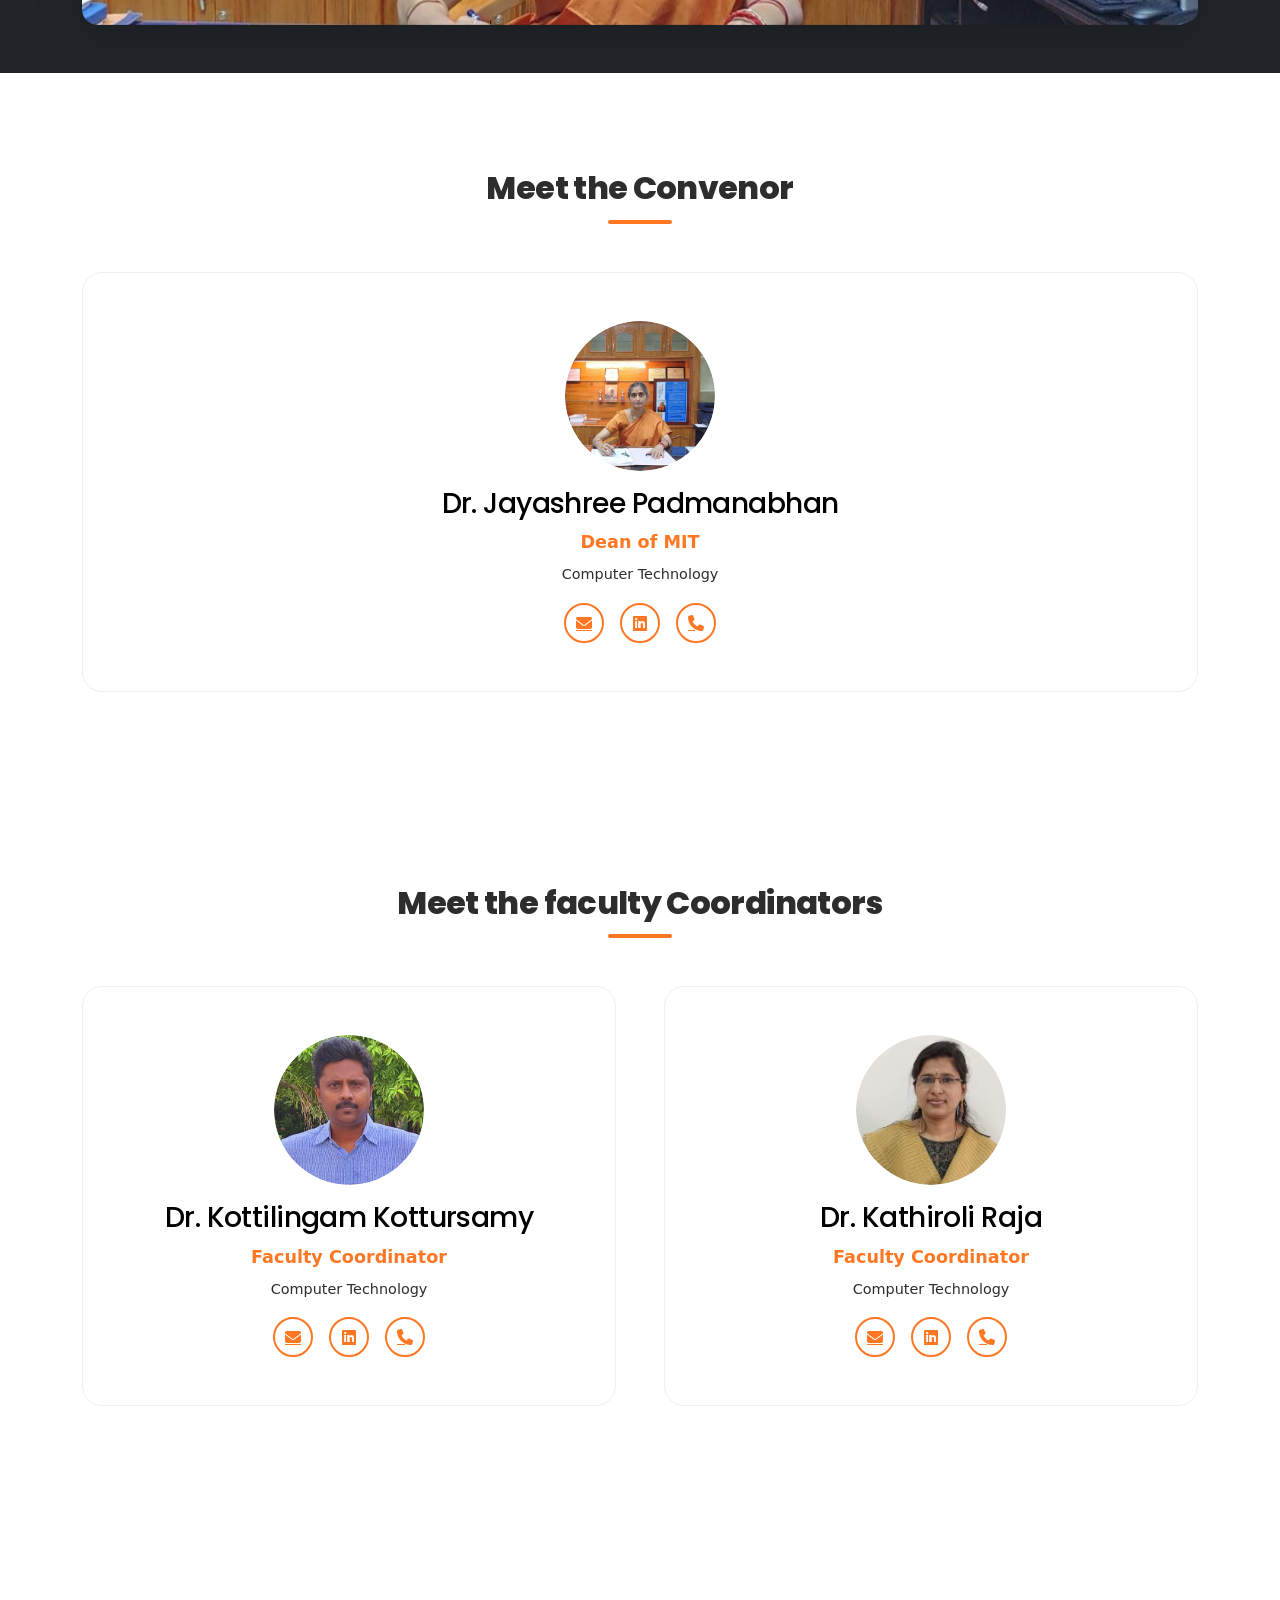
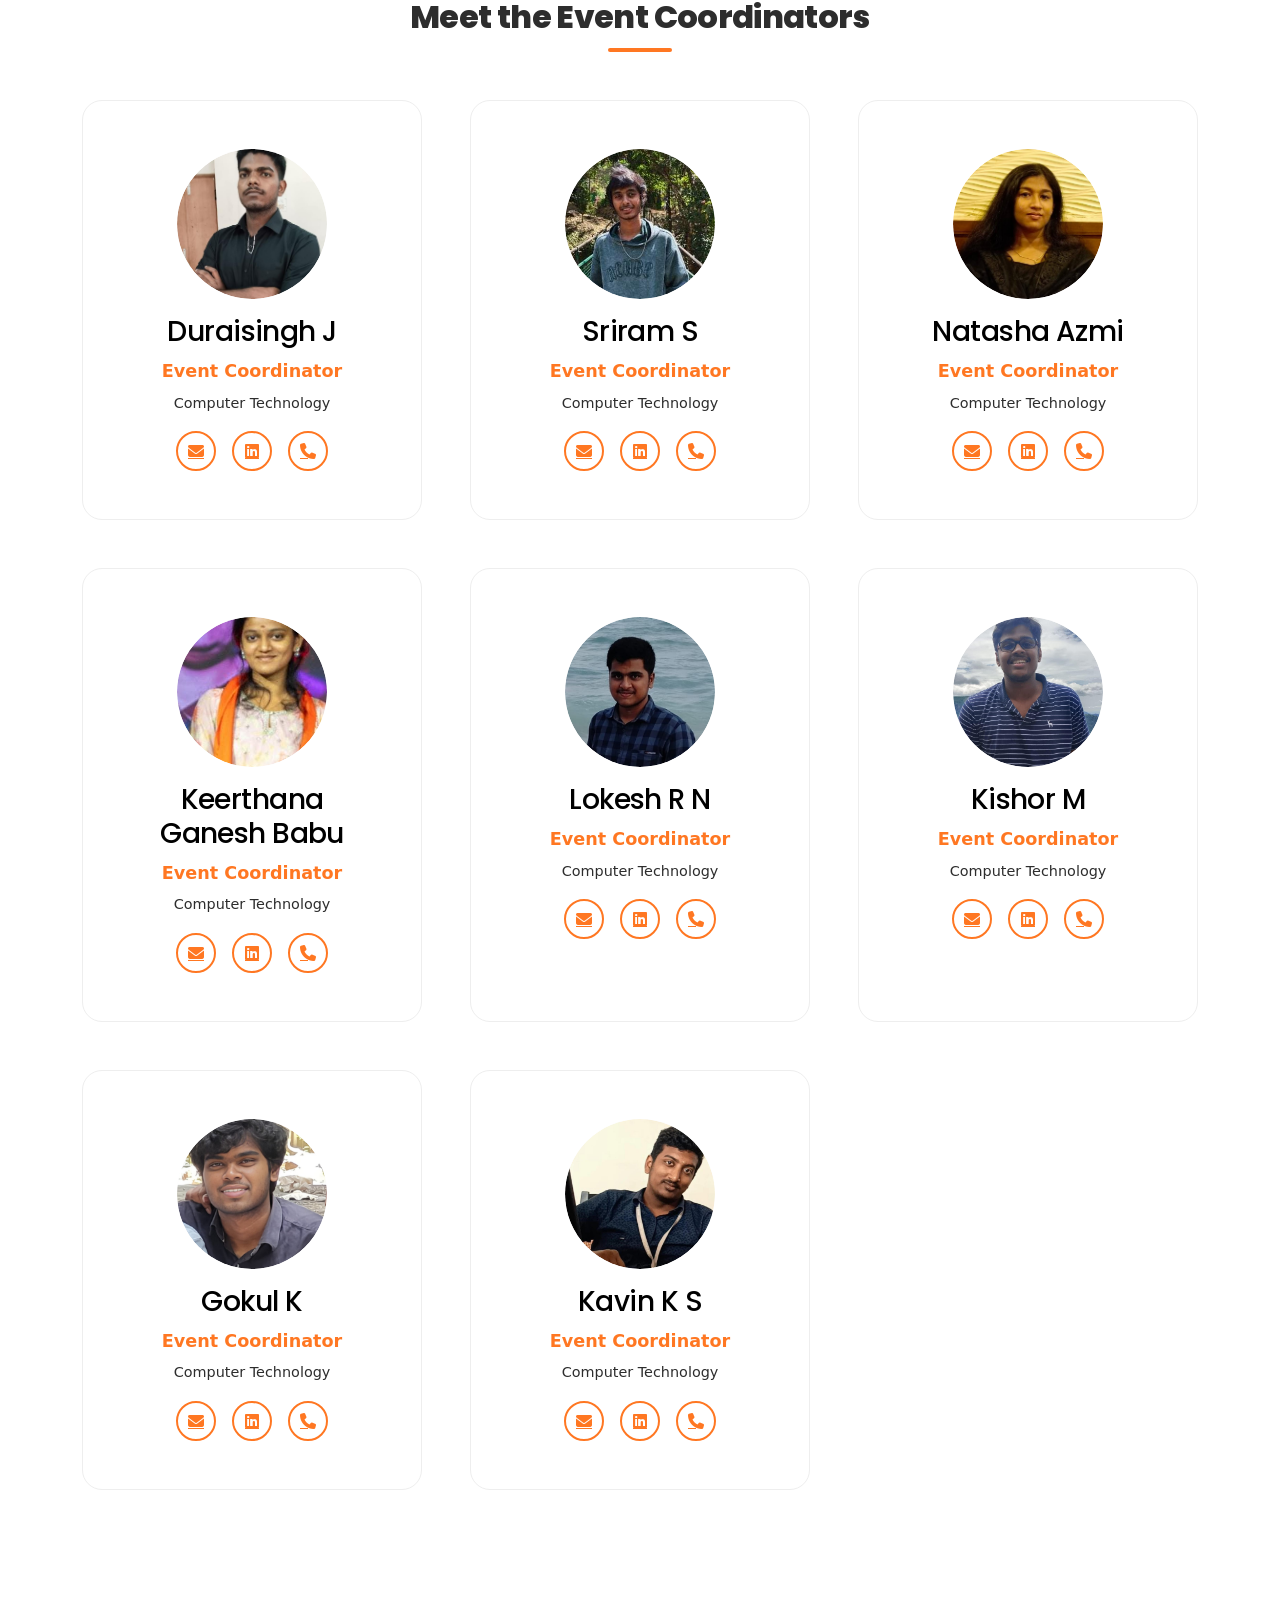
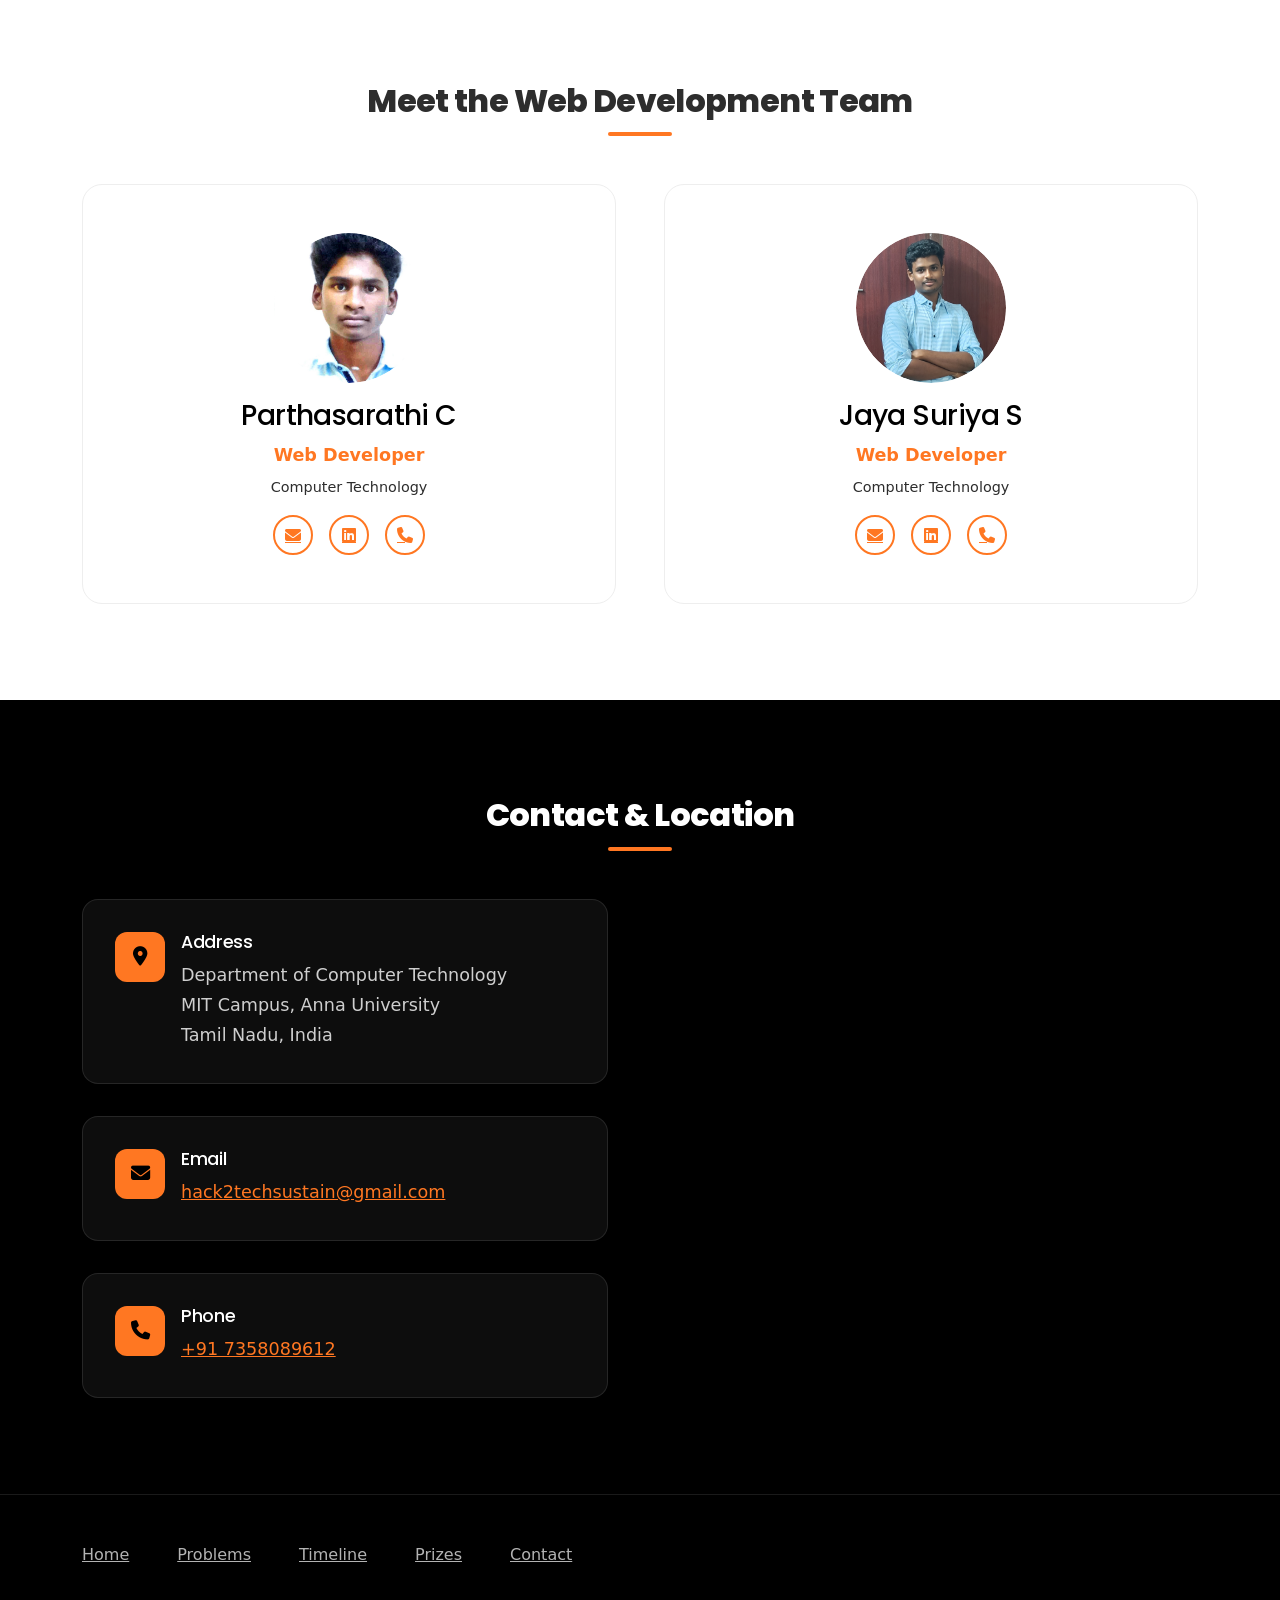
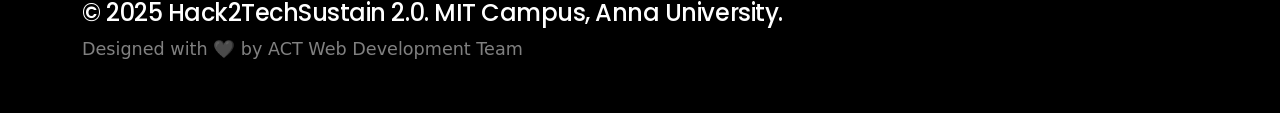
==== commit ca49c696: "Update index.html" ====
--- a/index.html
+++ b/index.html
@@ -700,9 +700,9 @@
             <div class="organizers-grid">
                 <div class="organizer-card" data-aos="fade-up" data-aos-delay="100">
                     <div class="organizer-aavatar">
-                        <img src="karhikraja.jpg" alt="karhikraja">
-                    </div>
-                    <h3>Karthik raja A</h3>
+                        <img src="sarathi.jpg" alt="karhikraja">
+                    </div>
+                    <h3>Parthasarathi C</h3>
                     <p class="organizer-role">Web Developer</p>
                     <p class="organizer-dept">Computer Technology</p>
                     <div class="organizer-contact">
